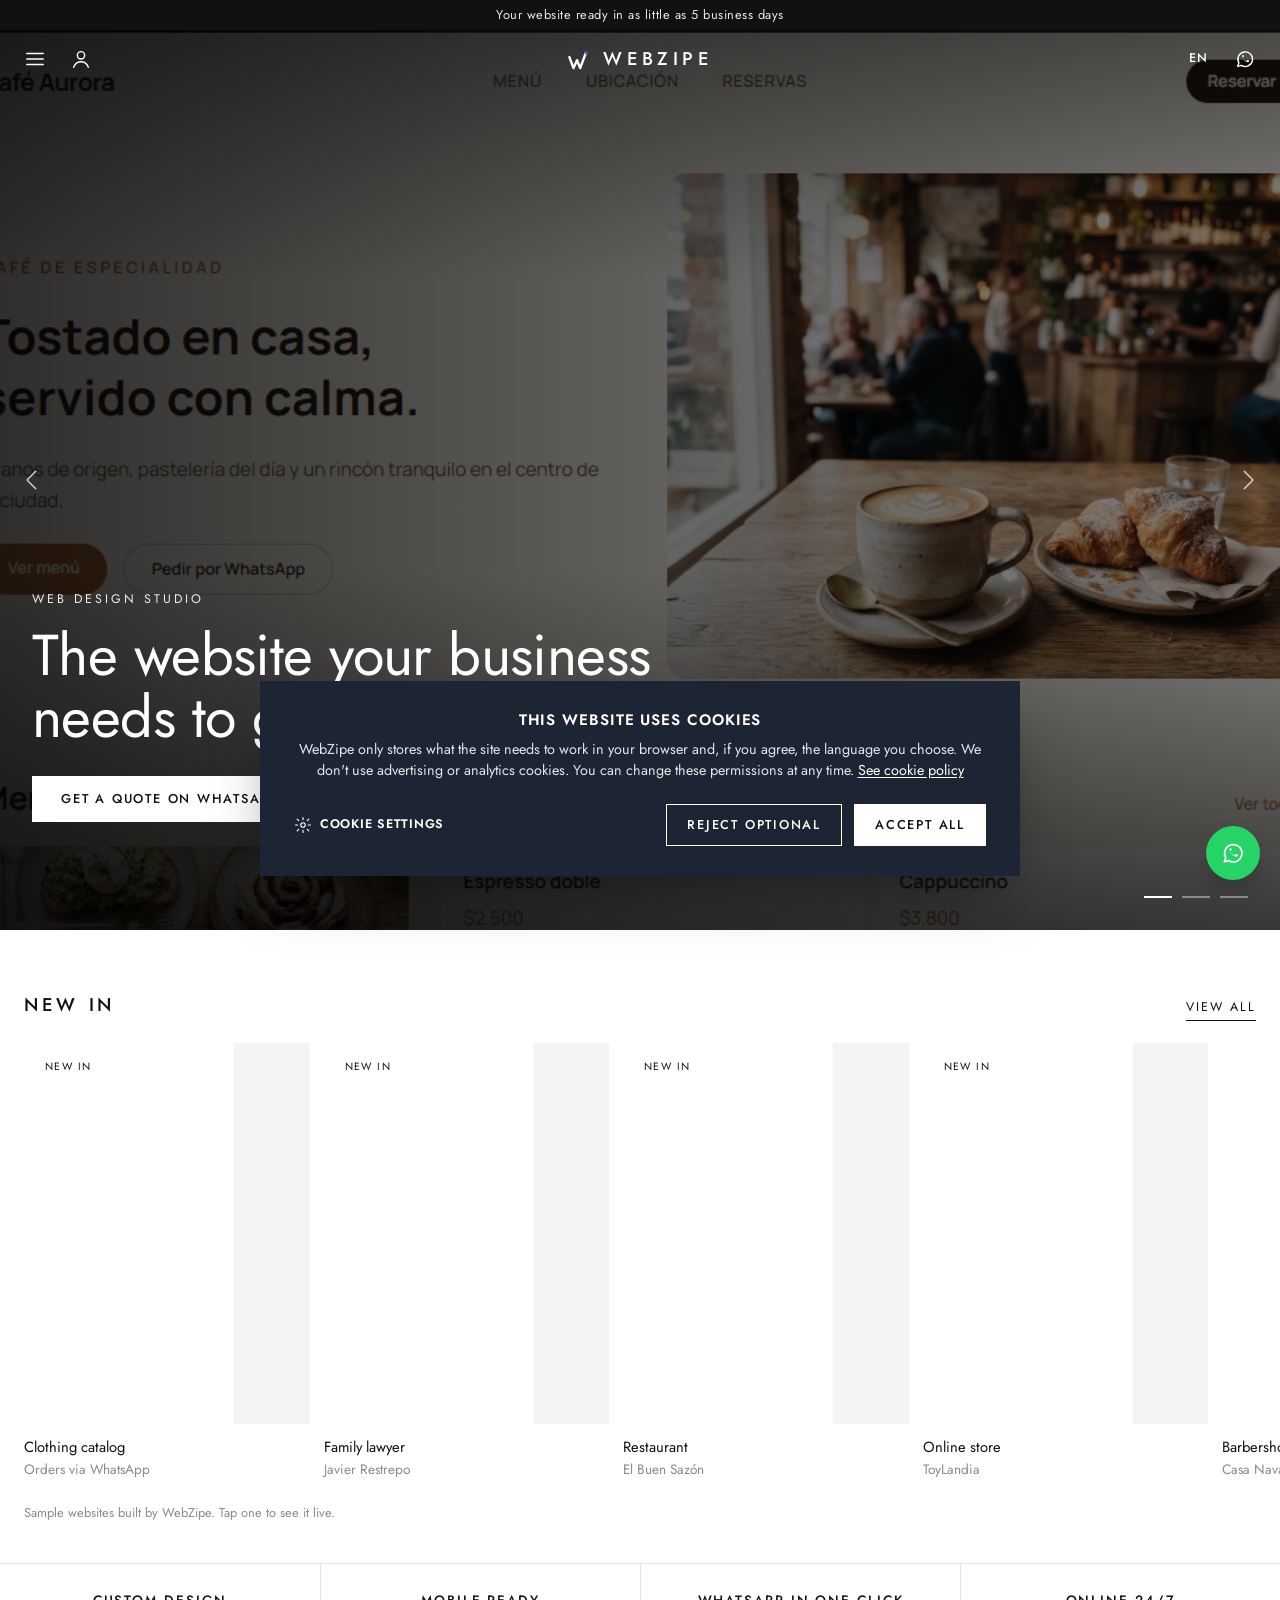
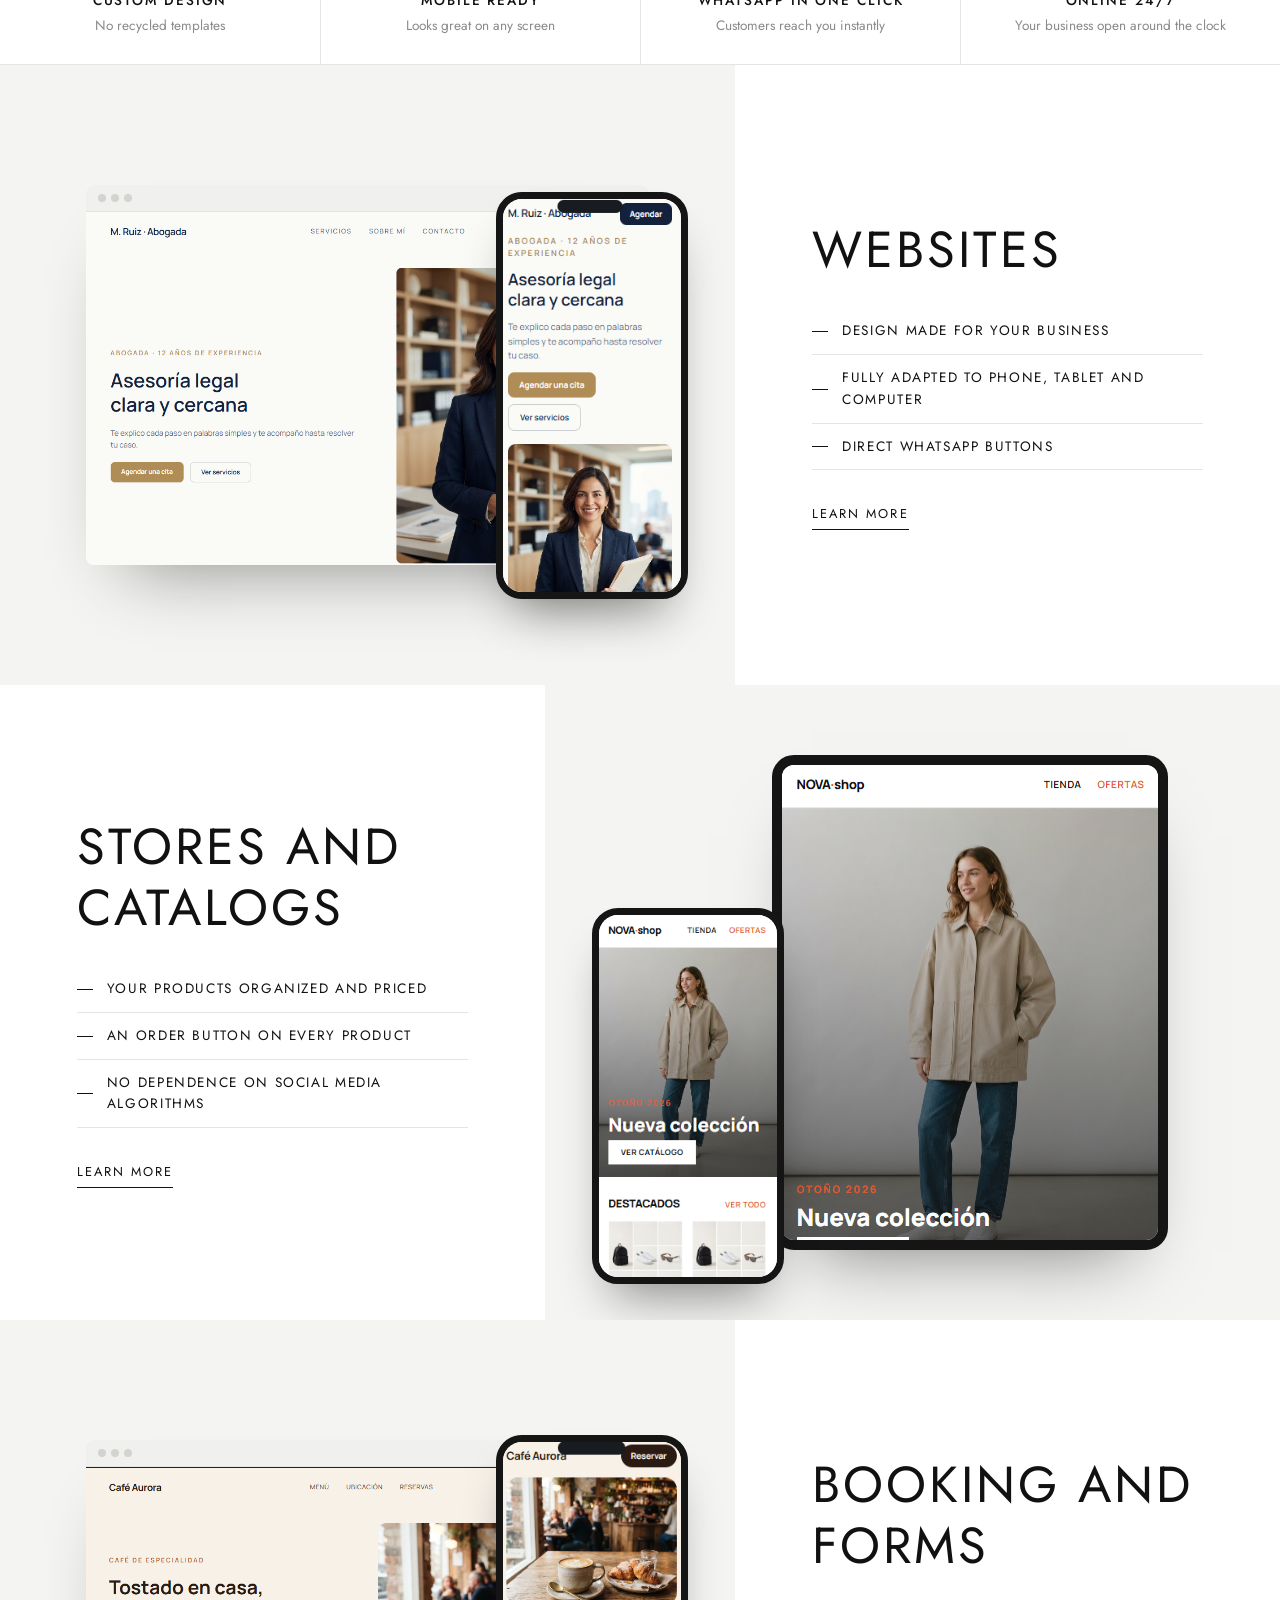
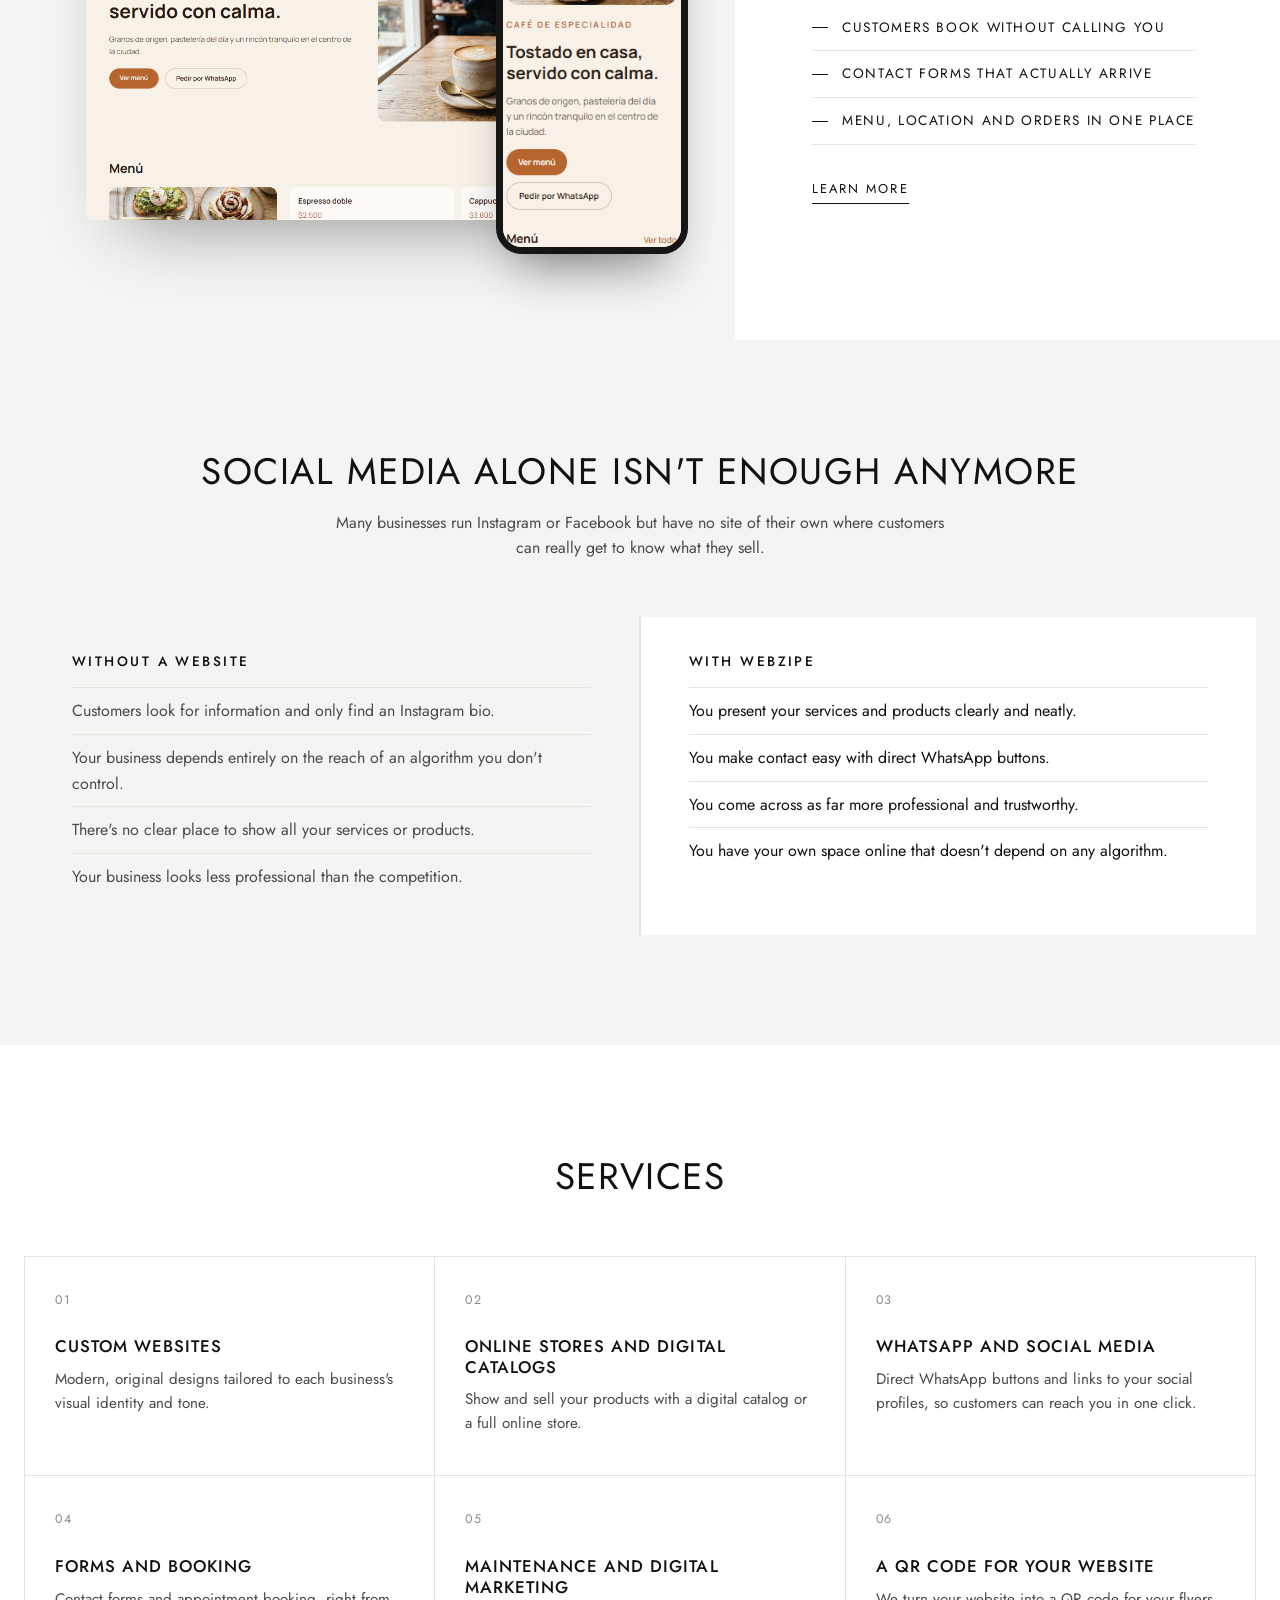
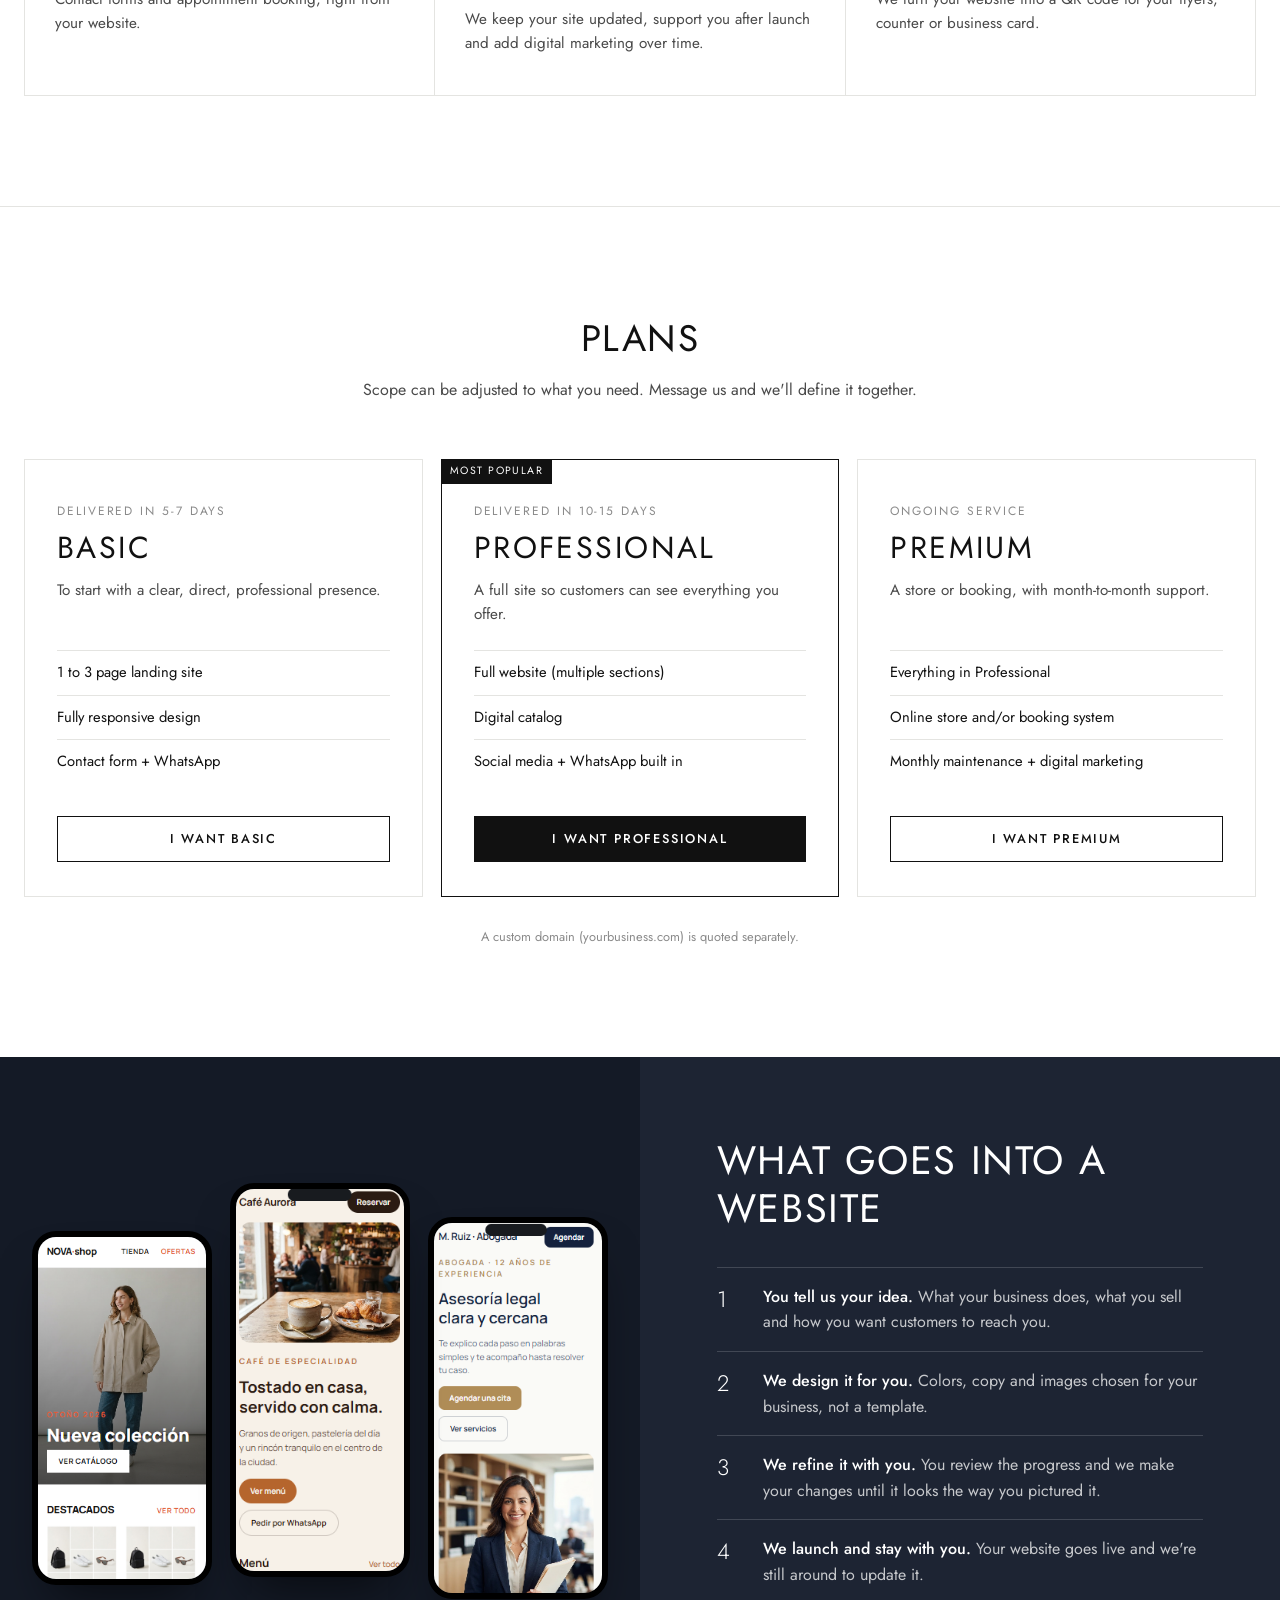
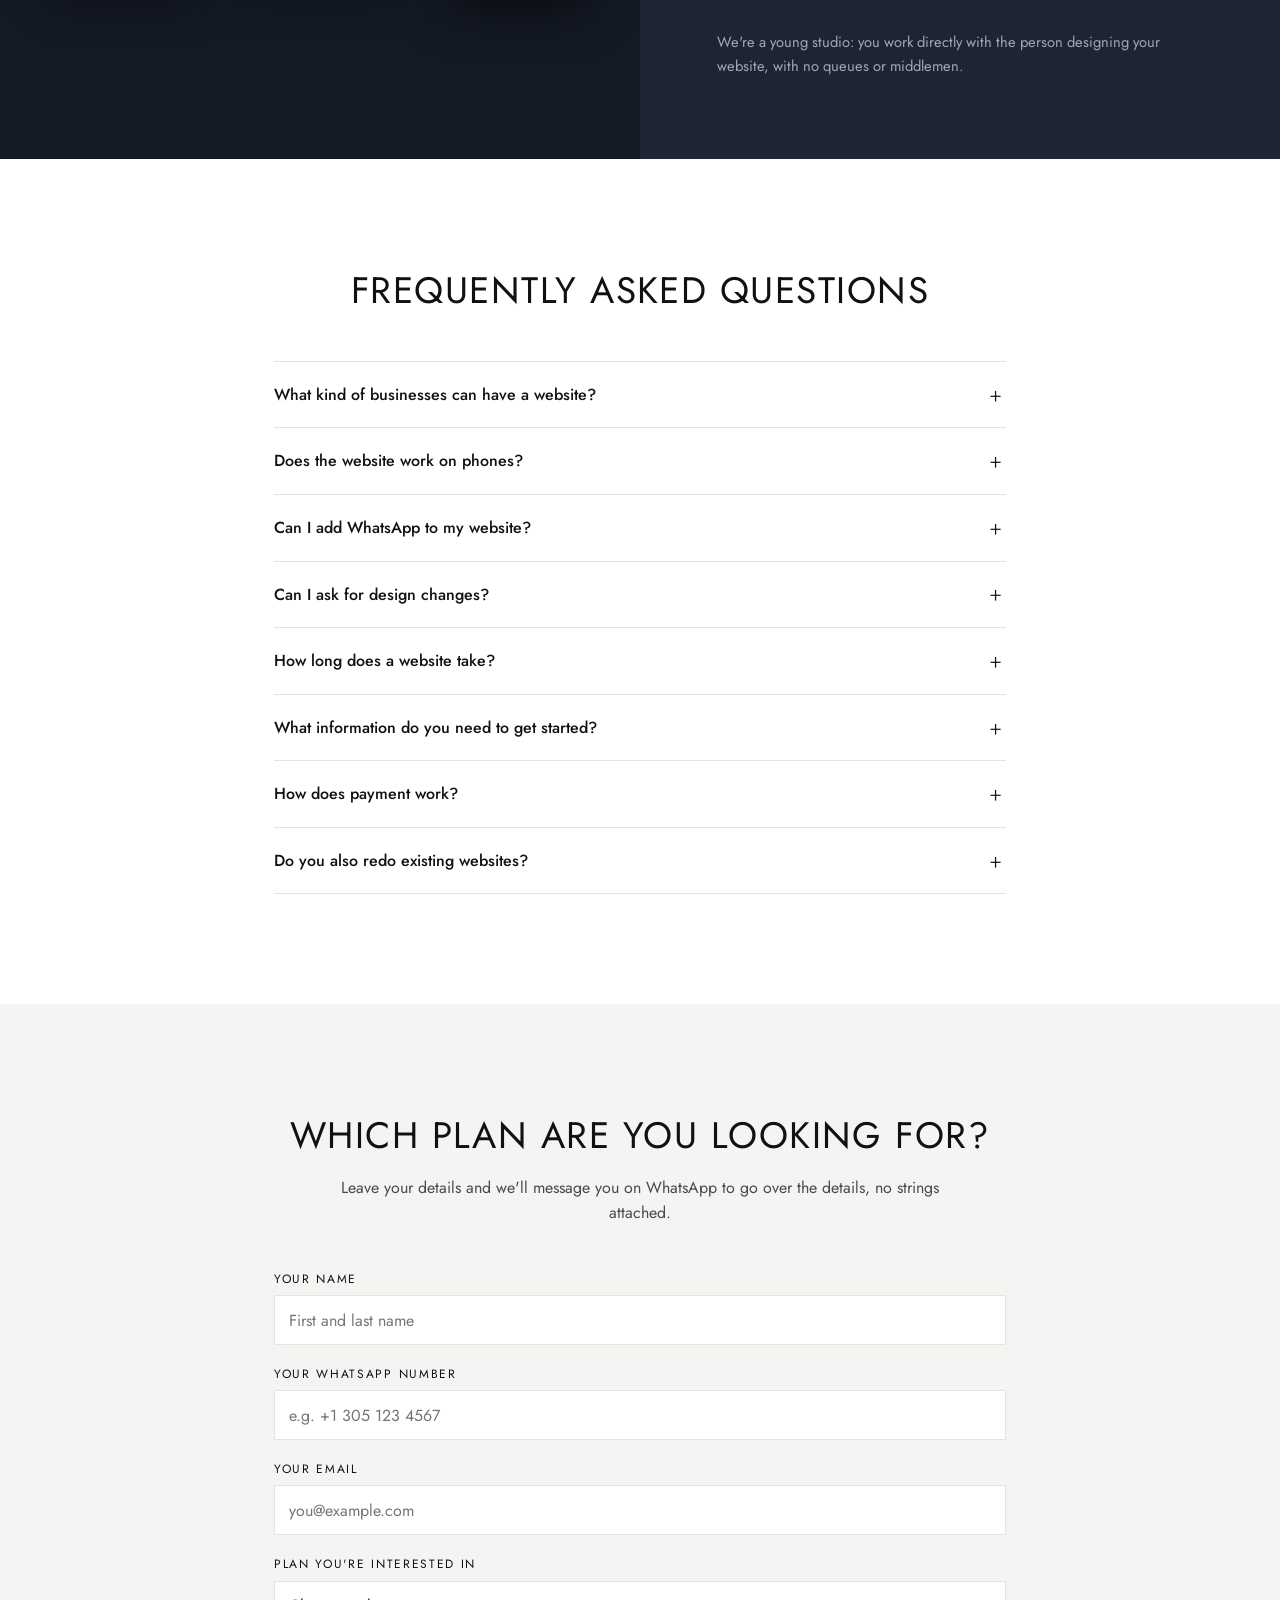
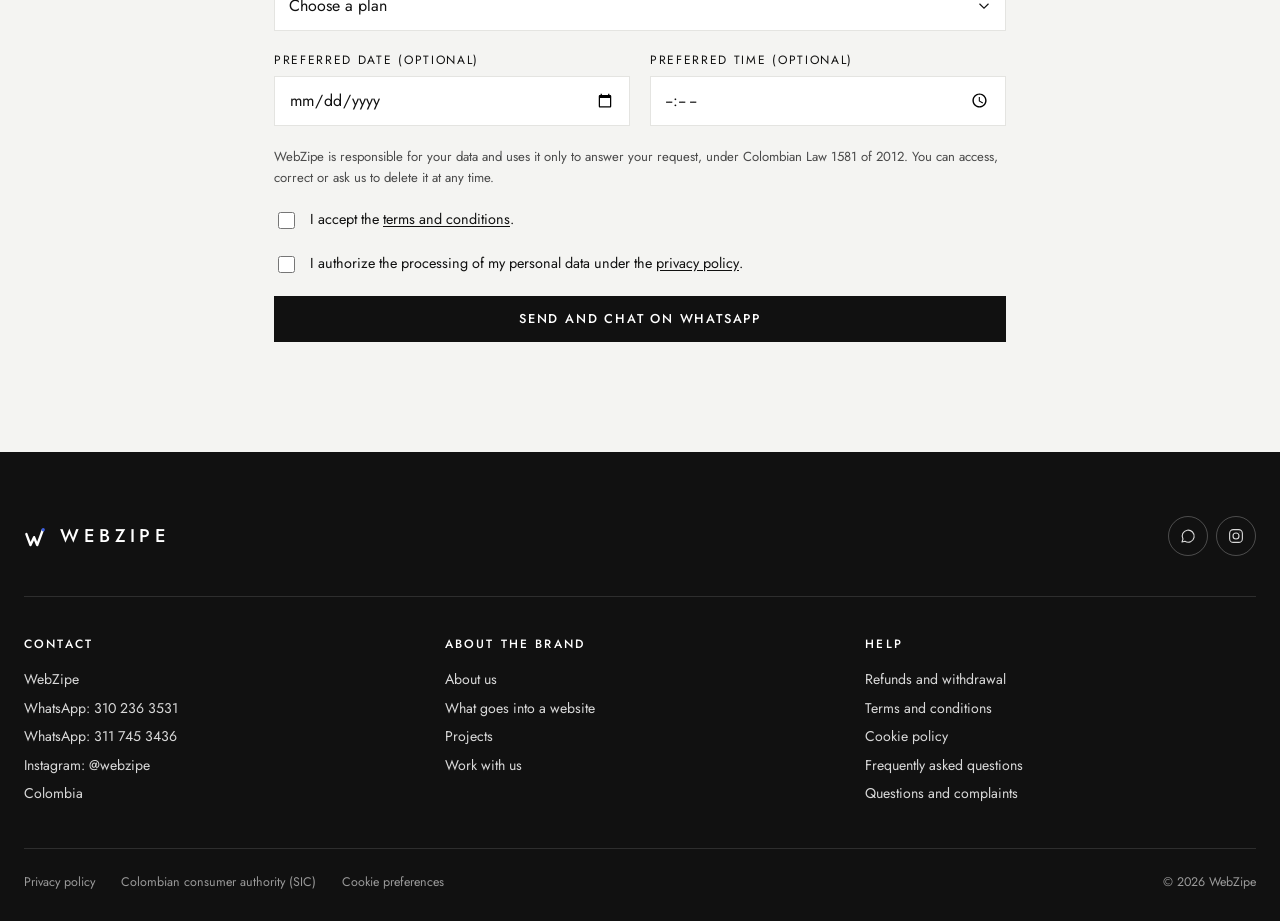
==== index.html @ 00d5ce58 "Quita el video de Martha Leonor de la portada y de la sección de proceso Co-Authored-By: Claude Opus" ====
<!DOCTYPE html>
<html lang="es">
<head>
<meta charset="UTF-8">
<meta name="viewport" content="width=device-width, initial-scale=1.0">
<title>WebZipe || Páginas web para negocios</title>
<meta name="description" content="WebZipe diseña páginas web, tiendas en línea y catálogos digitales para negocios, con WhatsApp integrado, formularios, reservas y mantenimiento.">
<meta name="theme-color" content="#ffffff">
<link rel="icon" href="data:image/svg+xml,%3Csvg xmlns='http://www.w3.org/2000/svg' viewBox='0 0 100 100'%3E%3Crect width='100' height='100' rx='22' fill='%23111'/%3E%3Cpath d='M18 40 L32 78 L45 50 L57 78 L76 30' stroke='%23fff' stroke-width='9' fill='none' stroke-linecap='round' stroke-linejoin='round'/%3E%3Ccircle cx='79' cy='27' r='6' fill='%233d5fe0'/%3E%3C/svg%3E">
<link rel="preconnect" href="https://fonts.googleapis.com">
<link rel="preconnect" href="https://fonts.gstatic.com" crossorigin>
<link href="https://fonts.googleapis.com/css2?family=Jost:wght@300;400;500;600&display=swap" rel="stylesheet">
<link rel="stylesheet" href="assets/css/estilos.css">
<script>(function(){var K="wz-consent",V="1.1";window.wzConsentVersion=V;window.wzConsentRead=function(){try{var v=JSON.parse(localStorage.getItem(K));if(v&&v.v===V&&v.ts&&Date.now()-v.ts<31536000000)return v;}catch(e){}return null};window.wzPrefs=function(){var c=window.wzConsentRead();return !!(c&&c.prefs)};})();</script>
</head>
<body>
<a class="saltar" href="#contenido">Saltar al contenido</a>

<!-- Barra de anuncios -->
<div class="anuncio" id="anuncio">
  <div class="anuncio-pista">
    <a href="#planes" class="anuncio-msg is-on">Tu página lista desde 5 días hábiles</a>
    <a href="#cotizar" class="anuncio-msg">Asesoría gratis y sin compromiso</a>
    <a href="#proyectos" class="anuncio-msg">Mira páginas que ya hicimos</a>
  </div>
</div>

<!-- Cabecera -->
<header class="cabecera" id="cabecera">
  <div class="cab-izq">
    <button type="button" class="icono-btn" id="abrirMenu" aria-label="Abrir menú" aria-controls="menuLateral" aria-expanded="false">
      <svg viewBox="0 0 24 24" aria-hidden="true"><path d="M3 6h18M3 12h18M3 18h18"/></svg>
    </button>
    <a class="icono-btn" href="#cotizar" aria-label="Cotizar mi página">
      <svg viewBox="0 0 24 24" aria-hidden="true"><circle cx="12" cy="8" r="4"/><path d="M4 21c1.5-4 4.5-6 8-6s6.5 2 8 6"/></svg>
    </a>
  </div>

  <a href="#inicio" class="marca" aria-label="WebZipe, ir al inicio">
    <svg class="marca-w" viewBox="0 0 100 100" aria-hidden="true"><path d="M10 42 L27 88 L42 55 L55 88 L78 26"/><circle cx="80" cy="24" r="7"/></svg>
    <span>WEBZIPE</span>
  </a>

  <div class="cab-der">
    <div class="idioma" id="idioma">
      <button type="button" class="icono-btn idioma-btn" id="idiomaBtn" aria-label="Idioma" aria-haspopup="true" aria-expanded="false" aria-controls="idiomaMenu">
        <span id="idiomaActual" data-notr>ES</span>
      </button>
      <ul class="idioma-menu" id="idiomaMenu" role="menu" hidden>
        <li><button type="button" role="menuitemradio" data-idioma="es" aria-checked="true">Español</button></li>
        <li><button type="button" role="menuitemradio" data-idioma="en" aria-checked="false">English</button></li>
        <li><button type="button" role="menuitemradio" data-idioma="fr" aria-checked="false">Français</button></li>
      </ul>
    </div>
    <a class="icono-btn" href="#" data-wa="Hola, quiero información sobre una página web para mi negocio." target="_blank" rel="noopener" aria-label="Escríbenos por WhatsApp">
      <svg viewBox="0 0 24 24" aria-hidden="true"><path d="M4 20l1.3-3.8A8 8 0 1 1 8 19z"/><path d="M9 9.5c.3 2 2.5 4.2 4.5 4.6l1.2-1.2 1.8.8-.4 1.6c-3.6.3-7.6-3.5-7.4-7.2l1.6-.4.8 1.8z" class="relleno"/></svg>
    </a>
  </div>
</header>

<!-- Menú lateral -->
<div class="velo" id="veloMenu" hidden></div>
<nav class="menu-lateral" id="menuLateral" aria-label="Menú principal" aria-hidden="true">
  <button type="button" class="icono-btn cerrar-menu" id="cerrarMenu" aria-label="Cerrar menú">
    <svg viewBox="0 0 24 24" aria-hidden="true"><path d="M5 5l14 14M19 5L5 19"/></svg>
  </button>
  <ul class="menu-principal">
    <li><a href="#proyectos">Proyectos</a></li>
    <li><a href="#soluciones">Páginas web</a></li>
    <li><a href="#soluciones-tiendas">Tiendas en línea</a></li>
    <li><a href="#planes">Planes</a></li>
    <li class="con-sub">
      <button type="button" class="sub-btn" aria-expanded="false" aria-controls="subServicios">Servicios <span class="mas" aria-hidden="true"></span></button>
      <ul class="sub" id="subServicios" hidden>
        <li><a href="#servicios">Páginas a la medida</a></li>
        <li><a href="#servicios">Tiendas y catálogos</a></li>
        <li><a href="#servicios">Formularios y reservas</a></li>
        <li><a href="#servicios">Mantenimiento</a></li>
      </ul>
    </li>
    <li><a href="#detras">Lo que hay detrás de una página web</a></li>
  </ul>
  <ul class="menu-secundario">
    <li><button type="button" data-abrir="trabaja">Trabaja aquí</button></li>
    <li><button type="button" data-abrir="nosotros">Sobre nosotros</button></li>
    <li><a href="#preguntas">Ayuda</a></li>
    <li><a href="#" data-wa="Hola, quiero saber cómo va mi proyecto con WebZipe." target="_blank" rel="noopener">Seguimiento de mi proyecto</a></li>
  </ul>
</nav>

<main id="contenido">

  <!-- Portada -->
  <section class="portada" id="inicio" aria-roledescription="carrusel" aria-label="Destacados">
    <ul class="portada-slides">
      <li class="slide is-on">
        <img class="slide-media" src="ejemplo-cafeteria.png" alt="">
        <div class="slide-texto">
          <span class="etiqueta">Estudio de diseño web</span>
          <h1>La página que tu negocio necesita para crecer</h1>
          <div class="slide-acciones">
            <a href="#" class="btn btn-claro" data-wa="Hola, quiero una página web para mi negocio. ¿Me pueden dar más información?" target="_blank" rel="noopener">Cotizar por WhatsApp</a>
            <a href="#proyectos" class="btn btn-linea-clara">Ver proyectos</a>
          </div>
        </div>
      </li>
      <li class="slide">
        <img class="slide-media" src="ejemplo-tienda.png" alt="" loading="lazy">
        <div class="slide-texto">
          <span class="etiqueta">Tiendas en línea</span>
          <h2>Vende tus productos sin depender solo de las redes</h2>
          <div class="slide-acciones">
            <a href="#planes" class="btn btn-claro">Ver planes</a>
          </div>
        </div>
      </li>
      <li class="slide">
        <img class="slide-media" src="ejemplo-profesional.png" alt="" loading="lazy">
        <div class="slide-texto">
          <span class="etiqueta">Profesionales</span>
          <h2>Una página que da confianza desde el primer segundo</h2>
          <div class="slide-acciones">
            <a href="#soluciones" class="btn btn-claro">Conocer más</a>
          </div>
        </div>
      </li>
    </ul>
    <button type="button" class="portada-flecha izq" id="slideAnt" aria-label="Anterior">
      <svg viewBox="0 0 24 24" aria-hidden="true"><path d="M15 5l-7 7 7 7"/></svg>
    </button>
    <button type="button" class="portada-flecha der" id="slideSig" aria-label="Siguiente">
      <svg viewBox="0 0 24 24" aria-hidden="true"><path d="M9 5l7 7-7 7"/></svg>
    </button>
    <div class="portada-puntos" id="slidePuntos">
      <button type="button" class="is-on" aria-label="Destacado 1"></button>
      <button type="button" aria-label="Destacado 2"></button>
      <button type="button" aria-label="Destacado 3"></button>
    </div>
  </section>

  <!-- Proyectos: carrusel tipo "NEW IN" -->
  <section class="fila-productos" id="proyectos">
    <div class="fila-cab">
      <h2 class="titulo-fila">Nuevo</h2>
      <button type="button" class="ver-todo" id="verTodo" aria-expanded="false">Ver todo</button>
    </div>
    <div class="carrusel" id="carrusel">
      <button type="button" class="carrusel-flecha izq" data-dir="-1" aria-label="Anterior">
        <svg viewBox="0 0 24 24" aria-hidden="true"><path d="M15 5l-7 7 7 7"/></svg>
      </button>
      <ul class="carrusel-pista" id="carruselPista">
        <li class="producto">
          <a href="https://webzipe7-byte.github.io/prueba-ropa-" target="_blank" rel="noopener">
            <div class="producto-foto"><span class="sello">Nuevo</span><iframe data-src="https://webzipe7-byte.github.io/prueba-ropa-" title="Catálogo de ropa" loading="lazy" scrolling="no" tabindex="-1" aria-hidden="true"></iframe></div>
            <span class="producto-tipo">Catálogo de ropa</span>
            <span class="producto-nombre">Pedidos por WhatsApp</span>
          </a>
        </li>
        <li class="producto">
          <a href="https://webzipe7-byte.github.io/prueba-webzipe-profesionales-/" target="_blank" rel="noopener">
            <div class="producto-foto"><span class="sello">Nuevo</span><iframe data-src="https://webzipe7-byte.github.io/prueba-webzipe-profesionales-/" title="Javier Restrepo, abogado de familia" loading="lazy" scrolling="no" tabindex="-1" aria-hidden="true"></iframe></div>
            <span class="producto-tipo">Abogado de familia</span>
            <span class="producto-nombre">Javier Restrepo</span>
          </a>
        </li>
        <li class="producto">
          <a href="https://webzipe7-byte.github.io/prueba-webzipe-restaurante/" target="_blank" rel="noopener">
            <div class="producto-foto"><span class="sello">Nuevo</span><iframe data-src="https://webzipe7-byte.github.io/prueba-webzipe-restaurante/" title="El Buen Sazón, restaurante" loading="lazy" scrolling="no" tabindex="-1" aria-hidden="true"></iframe></div>
            <span class="producto-tipo">Restaurante</span>
            <span class="producto-nombre">El Buen Sazón</span>
          </a>
        </li>
        <li class="producto">
          <a href="https://webzipe7-byte.github.io/prueba-tiendas-digitales-webzipe/" target="_blank" rel="noopener">
            <div class="producto-foto"><span class="sello">Nuevo</span><iframe data-src="https://webzipe7-byte.github.io/prueba-tiendas-digitales-webzipe/" title="ToyLandia, juguetería" loading="lazy" scrolling="no" tabindex="-1" aria-hidden="true"></iframe></div>
            <span class="producto-tipo">Tienda en línea</span>
            <span class="producto-nombre">ToyLandia</span>
          </a>
        </li>
        <li class="producto">
          <a href="https://webzipe7-byte.github.io/prueba-barberia-/Casa-Navaja-Barbershop.html" target="_blank" rel="noopener">
            <div class="producto-foto"><iframe data-src="https://webzipe7-byte.github.io/prueba-barberia-/Casa-Navaja-Barbershop.html" title="Casa Navaja Barbershop" loading="lazy" scrolling="no" tabindex="-1" aria-hidden="true"></iframe></div>
            <span class="producto-tipo">Barbería</span>
            <span class="producto-nombre">Casa Navaja</span>
          </a>
        </li>
        <li class="producto">
          <a href="barberia-clasica/" target="_blank" rel="noopener">
            <div class="producto-foto"><iframe data-src="barberia-clasica/" title="Barbería Clásica" loading="lazy" scrolling="no" tabindex="-1" aria-hidden="true"></iframe></div>
            <span class="producto-tipo">Barbería con reservas</span>
            <span class="producto-nombre">Barbería Clásica</span>
          </a>
        </li>
        <li class="producto">
          <a href="https://webzipe7-byte.github.io/asesores-financieros/" target="_blank" rel="noopener">
            <div class="producto-foto"><iframe data-src="https://webzipe7-byte.github.io/asesores-financieros/" title="Tu Futuro, asesoría financiera" loading="lazy" scrolling="no" tabindex="-1" aria-hidden="true"></iframe></div>
            <span class="producto-tipo">Asesoría financiera</span>
            <span class="producto-nombre">Tu Futuro</span>
          </a>
        </li>
      </ul>
      <button type="button" class="carrusel-flecha der" data-dir="1" aria-label="Siguiente">
        <svg viewBox="0 0 24 24" aria-hidden="true"><path d="M9 5l7 7-7 7"/></svg>
      </button>
    </div>
    <p class="nota-fina">Páginas de muestra hechas por WebZipe. Tócalas para verlas en vivo.</p>
  </section>

  <!-- Valores -->
  <section class="valores" aria-label="Por qué WebZipe">
    <ul>
      <li><strong>Diseño a la medida</strong><span>Nada de plantillas repetidas</span></li>
      <li><strong>Lista para celular</strong><span>Se ve bien en cualquier pantalla</span></li>
      <li><strong>WhatsApp en un clic</strong><span>Tus clientes te escriben al instante</span></li>
      <li><strong>En línea 24/7</strong><span>Tu negocio abierto a toda hora</span></li>
    </ul>
  </section>

  <!-- Bloques de categoría -->
  <section class="categoria" id="soluciones">
    <div class="categoria-foto">
      <div class="escena">
        <figure class="marco-web"><span class="marco-barra"><i></i><i></i><i></i></span><img src="ejemplo-profesional.png" alt="Página web de una abogada hecha por WebZipe" loading="lazy"></figure>
        <figure class="marco-cel"><img src="dispositivo-celular.png" alt="" loading="lazy"></figure>
      </div>
    </div>
    <div class="categoria-texto">
      <h2>Páginas web</h2>
      <ul class="lista-valores">
        <li>Diseño hecho a la medida de tu negocio</li>
        <li>100% adaptada a celular, tablet y computador</li>
        <li>Botones directos a WhatsApp</li>
      </ul>
      <a href="#planes" class="enlace-mayus">Conocer más</a>
    </div>
  </section>

  <section class="categoria invertida" id="soluciones-tiendas">
    <div class="categoria-foto">
      <div class="escena">
        <figure class="marco-tablet"><img src="tienda-tablet.png" alt="Tienda de ropa en línea hecha por WebZipe" loading="lazy"></figure>
        <figure class="marco-cel"><img src="tienda-celular.png" alt="" loading="lazy"></figure>
      </div>
    </div>
    <div class="categoria-texto">
      <h2>Tiendas y catálogos</h2>
      <ul class="lista-valores">
        <li>Tus productos ordenados y con precio</li>
        <li>Botón de pedir en cada producto</li>
        <li>Sin depender del algoritmo de las redes</li>
      </ul>
      <a href="#planes" class="enlace-mayus">Conocer más</a>
    </div>
  </section>

  <section class="categoria" id="soluciones-reservas">
    <div class="categoria-foto">
      <div class="escena">
        <figure class="marco-web"><span class="marco-barra"><i></i><i></i><i></i></span><img src="ejemplo-cafeteria.png" alt="Página de una cafetería con reservas hecha por WebZipe" loading="lazy"></figure>
        <figure class="marco-cel"><img src="cafeteria-celular.png" alt="" loading="lazy"></figure>
      </div>
    </div>
    <div class="categoria-texto">
      <h2>Reservas y formularios</h2>
      <ul class="lista-valores">
        <li>Tus clientes agendan sin llamarte</li>
        <li>Formularios de contacto que sí llegan</li>
        <li>Menú, ubicación y pedidos en un solo lugar</li>
      </ul>
      <a href="#planes" class="enlace-mayus">Conocer más</a>
    </div>
  </section>

  <!-- El cambio -->
  <section class="cambio">
    <div class="envoltura">
      <h2 class="titulo-seccion">Tener redes sociales ya no es suficiente</h2>
      <p class="entrada">Muchos negocios manejan Instagram o Facebook, pero no tienen un sitio propio donde sus clientes conozcan a fondo lo que venden.</p>
      <div class="cambio-columnas">
        <div>
          <h3>Sin página web</h3>
          <ul>
            <li>Tus clientes buscan información y solo encuentran una bio de Instagram.</li>
            <li>Tu negocio depende por completo del alcance de un algoritmo que no controlas.</li>
            <li>No hay un lugar claro para mostrar todos tus servicios o productos.</li>
            <li>La imagen del negocio se siente menos profesional frente a la competencia.</li>
          </ul>
        </div>
        <div class="con">
          <h3>Con WebZipe</h3>
          <ul>
            <li>Presentas tus servicios y productos de forma clara y ordenada.</li>
            <li>Facilitas el contacto con botones directos a WhatsApp.</li>
            <li>Proyectas una imagen mucho más profesional y confiable.</li>
            <li>Tienes un espacio propio en Internet que no depende de ningún algoritmo.</li>
          </ul>
        </div>
      </div>
    </div>
  </section>

  <!-- Servicios -->
  <section class="servicios" id="servicios">
    <div class="envoltura">
      <h2 class="titulo-seccion">Servicios</h2>
      <ol class="lista-servicios">
        <li>
          <h3>Páginas web a la medida</h3>
          <p>Diseños modernos y originales, adaptados a la identidad visual y el tono de cada negocio.</p>
        </li>
        <li>
          <h3>Tiendas virtuales y catálogos digitales</h3>
          <p>Muestra y vende tus productos con un catálogo digital o una tienda virtual completa.</p>
        </li>
        <li>
          <h3>WhatsApp y redes sociales</h3>
          <p>Botones de contacto directo a WhatsApp y enlaces a tus redes, para que te escriban en un clic.</p>
        </li>
        <li>
          <h3>Formularios y reservas</h3>
          <p>Formularios de contacto y sistemas para agendar citas, directamente desde tu página.</p>
        </li>
        <li>
          <h3>Mantenimiento y marketing digital</h3>
          <p>Actualizamos tu página, te acompañamos después de la entrega y sumamos estrategias de marketing digital.</p>
        </li>
        <li>
          <h3>Código QR de tu página</h3>
          <p>Convertimos tu página en un código QR para tus volantes, tu mostrador o tu tarjeta.</p>
        </li>
      </ol>
    </div>
  </section>

  <!-- Planes -->
  <section class="planes" id="planes">
    <div class="envoltura">
      <h2 class="titulo-seccion">Planes</h2>
      <p class="entrada">El alcance se puede ajustar a lo que necesites. Escríbenos y lo definimos juntos.</p>
      <div class="planes-grid">
        <article class="plan">
          <span class="plan-tiempo">Entrega en 5-7 días</span>
          <h3>Básico</h3>
          <p>Para empezar con una presencia profesional, clara y directa.</p>
          <ul>
            <li>Landing page de 1 a 3 páginas</li>
            <li>Diseño 100% responsive</li>
            <li>Formulario de contacto + WhatsApp</li>
          </ul>
          <a href="#cotizar" class="btn btn-linea" data-plan="Paquete Básico">Quiero el Básico</a>
        </article>
        <article class="plan destacado">
          <span class="sello sello-plan">Más popular</span>
          <span class="plan-tiempo">Entrega en 10-15 días</span>
          <h3>Profesional</h3>
          <p>Sitio completo para que tus clientes conozcan todo lo que ofreces.</p>
          <ul>
            <li>Sitio web completo (varias secciones)</li>
            <li>Catálogo digital</li>
            <li>Redes sociales + WhatsApp integrados</li>
          </ul>
          <a href="#cotizar" class="btn btn-oscuro" data-plan="Paquete Profesional">Quiero el Profesional</a>
        </article>
        <article class="plan">
          <span class="plan-tiempo">Servicio recurrente</span>
          <h3>Premium</h3>
          <p>Tienda o reservas, con acompañamiento mes a mes.</p>
          <ul>
            <li>Todo lo del Paquete Profesional</li>
            <li>Tienda virtual y/o sistema de reservas</li>
            <li>Mantenimiento mensual + marketing digital</li>
          </ul>
          <a href="#cotizar" class="btn btn-linea" data-plan="Paquete Premium">Quiero el Premium</a>
        </article>
      </div>
      <p class="nota-fina centro">El dominio propio (tunegocio.com) se cotiza aparte.</p>
    </div>
  </section>

  <!-- Lo que hay detrás -->
  <section class="detras" id="detras">
    <div class="detras-foto">
      <div class="detras-pantallas" aria-hidden="true">
        <img src="tienda-celular.png" alt="" loading="lazy">
        <img src="cafeteria-celular.png" alt="" loading="lazy">
        <img src="dispositivo-celular.png" alt="" loading="lazy">
      </div>
    </div>
    <div class="detras-texto">
      <h2>Lo que hay detrás de una página web</h2>
      <ol>
        <li><strong>Nos cuentas tu idea.</strong> A qué se dedica tu negocio, qué vendes y cómo quieres que te contacten.</li>
        <li><strong>Diseñamos a la medida.</strong> Colores, textos e imágenes pensados para tu negocio, no una plantilla.</li>
        <li><strong>Ajustamos contigo.</strong> Revisas el avance y pedimos tus cambios hasta que quede como la imaginas.</li>
        <li><strong>Publicamos y acompañamos.</strong> Tu página queda en línea y seguimos disponibles para actualizarla.</li>
      </ol>
      <p class="detras-nota">Somos un estudio joven: trabajas directo con la persona que diseña tu página, sin filas ni intermediarios.</p>
    </div>
  </section>

  <!-- Preguntas frecuentes -->
  <section class="preguntas" id="preguntas">
    <div class="envoltura estrecha">
      <h2 class="titulo-seccion">Preguntas frecuentes</h2>
      <div class="acordeon">
        <details>
          <summary>¿Qué tipo de negocios pueden tener una página web?</summary>
          <p>Cualquier tipo: restaurantes, tiendas, emprendimientos, profesionales independientes, empresas de servicios y mucho más. Si tienes un negocio, una página web puede ayudarte a mostrarlo mejor.</p>
        </details>
        <details>
          <summary>¿La página funciona en celulares?</summary>
          <p>Sí. Todas las páginas que diseñamos son 100% responsive: se adaptan y funcionan correctamente en celulares, tablets y computadores.</p>
        </details>
        <details>
          <summary>¿Puedo agregar WhatsApp a mi página?</summary>
          <p>Claro, de hecho es una de las integraciones que más recomendamos. Es la forma más rápida y directa para que tus clientes te contacten.</p>
        </details>
        <details>
          <summary>¿Puedo solicitar cambios en el diseño?</summary>
          <p>Sí. El diseño se ajusta a lo que necesites: cuéntanos tu idea, tus colores y tu estilo, y lo desarrollamos contigo hasta que quede como lo imaginas.</p>
        </details>
        <details>
          <summary>¿Cuánto tarda en realizarse una página?</summary>
          <p>Depende de la complejidad y el alcance de tu proyecto. Una vez conozcamos los detalles de tu negocio, te damos un tiempo estimado por WhatsApp.</p>
        </details>
        <details>
          <summary>¿Qué información necesitan para comenzar?</summary>
          <p>Nos ayuda conocer a qué se dedica tu negocio, qué productos o servicios ofreces y cómo prefieres que tus clientes te contacten. Con eso ya podemos empezar a diseñar.</p>
        </details>
        <details>
          <summary>¿Cómo es el pago?</summary>
          <p>Se paga un 30% de anticipo al aceptar la propuesta y el resto al entregar la página. Antes de pagar conoces el valor total por escrito.</p>
        </details>
        <details>
          <summary>¿También renuevan páginas que ya existen?</summary>
          <p>Sí. Si ya tienes una página y se ve vieja o no te trae clientes, la actualizamos o la rediseñamos por completo.</p>
        </details>
      </div>
    </div>
  </section>

  <!-- Formulario -->
  <section class="cotizar" id="cotizar">
    <div class="envoltura estrecha">
      <h2 class="titulo-seccion">¿Qué plan estás buscando?</h2>
      <p class="entrada">Déjanos tus datos y te escribimos por WhatsApp para afinar los detalles, sin compromiso.</p>
      <form class="formulario" id="formCotizar" novalidate>
        <div class="campo">
          <label for="f-nombre">Tu nombre</label>
          <input type="text" id="f-nombre" name="nombre" required autocomplete="name" placeholder="Nombre y apellido">
        </div>
        <div class="campo">
          <label for="f-telefono">Tu número de WhatsApp</label>
          <input type="tel" id="f-telefono" name="telefono" required autocomplete="tel" inputmode="tel" placeholder="Ej. +57 300 123 4567">
        </div>
        <div class="campo">
          <label for="f-email">Tu correo electrónico</label>
          <input type="email" id="f-email" name="email" required autocomplete="email" placeholder="tucorreo@ejemplo.com">
        </div>
        <div class="campo">
          <label for="f-plan">Plan que te interesa</label>
          <select id="f-plan" name="plan" required>
            <option value="">Selecciona un plan</option>
            <option value="Paquete Básico">Paquete Básico — landing page + formulario</option>
            <option value="Paquete Profesional">Paquete Profesional — sitio + catálogo</option>
            <option value="Paquete Premium">Paquete Premium — tienda virtual + mantenimiento</option>
            <option value="Aún no estoy seguro">Aún no estoy seguro / quiero asesoría</option>
          </select>
        </div>
        <div class="campo-doble">
          <div class="campo">
            <label for="f-fecha">Fecha preferida (opcional)</label>
            <input type="date" id="f-fecha" name="fecha">
          </div>
          <div class="campo">
            <label for="f-hora">Hora preferida (opcional)</label>
            <input type="time" id="f-hora" name="hora">
          </div>
        </div>
        <p class="aviso-datos">WebZipe es responsable de tus datos y solo los usa para responder tu solicitud, según la Ley 1581 de 2012. Puedes consultarlos, corregirlos o pedir que los borremos cuando quieras.</p>
        <label class="casilla">
          <input type="checkbox" id="f-terminos" required>
          <span>Acepto los <button type="button" class="enlace-texto" data-legal="terminos">términos y condiciones</button>.</span>
        </label>
        <label class="casilla">
          <input type="checkbox" id="f-privacidad" required>
          <span>Autorizo el tratamiento de mis datos personales según la <button type="button" class="enlace-texto" data-legal="privacidad">política de privacidad</button>.</span>
        </label>
        <button type="submit" class="btn btn-oscuro btn-bloque" id="f-enviar">Enviar y hablar por WhatsApp</button>
        <p class="form-msg" id="f-msg" role="status" hidden></p>
      </form>
    </div>
  </section>

</main>

<!-- Pie de página -->
<footer class="pie">
  <div class="pie-marca">
    <a href="#inicio" class="marca marca-pie" aria-label="WebZipe, ir al inicio">
      <svg class="marca-w" viewBox="0 0 100 100" aria-hidden="true"><path d="M10 42 L27 88 L42 55 L55 88 L78 26"/><circle cx="80" cy="24" r="7"/></svg>
      <span>WEBZIPE</span>
    </a>
    <div class="redes">
      <a href="#" data-wa="Hola, vengo de la página de WebZipe." target="_blank" rel="noopener" aria-label="WhatsApp">
        <svg viewBox="0 0 24 24" aria-hidden="true"><path d="M4 20l1.3-3.8A8 8 0 1 1 8 19z"/></svg>
      </a>
      <a href="https://www.instagram.com/webzipe/" target="_blank" rel="noopener" aria-label="Instagram">
        <svg viewBox="0 0 24 24" aria-hidden="true"><rect x="3.5" y="3.5" width="17" height="17" rx="5"/><circle cx="12" cy="12" r="4"/><circle cx="17.2" cy="6.8" r=".6" class="relleno"/></svg>
      </a>
    </div>
  </div>

  <div class="pie-columnas">
    <div>
      <h4>Contacto</h4>
      <p>WebZipe</p>
      <p><a href="https://wa.me/573102363531" target="_blank" rel="noopener">WhatsApp: 310 236 3531</a></p>
      <p><a href="https://wa.me/573117453436" target="_blank" rel="noopener">WhatsApp: 311 745 3436</a></p>
      <p><a href="https://www.instagram.com/webzipe/" target="_blank" rel="noopener">Instagram: @webzipe</a></p>
      <p>Colombia</p>
    </div>
    <div>
      <h4>Sobre la marca</h4>
      <ul>
        <li><button type="button" data-abrir="nosotros">Sobre nosotros</button></li>
        <li><a href="#detras">Lo que hay detrás de una página web</a></li>
        <li><a href="#proyectos">Proyectos</a></li>
        <li><button type="button" data-abrir="trabaja">Trabaja aquí</button></li>
      </ul>
    </div>
    <div>
      <h4>Ayuda</h4>
      <ul>
        <li><button type="button" data-legal="retracto">Reembolsos y retracto</button></li>
        <li><button type="button" data-legal="terminos">Términos y condiciones</button></li>
        <li><button type="button" data-legal="cookies">Política de cookies</button></li>
        <li><a href="#preguntas">Preguntas frecuentes</a></li>
        <li><a href="#" data-wa="Hola, tengo una pregunta, queja o reclamo para WebZipe." target="_blank" rel="noopener">Escríbenos tus PQRS</a></li>
      </ul>
    </div>
  </div>

  <div class="pie-final">
    <button type="button" data-legal="privacidad">Política de privacidad</button>
    <a href="https://www.sic.gov.co" target="_blank" rel="noopener">Superintendencia de Industria y Comercio</a>
    <button type="button" id="abrirCookies">Preferencias de cookies</button>
    <span>© <span id="anio">2026</span> WebZipe</span>
  </div>
</footer>

<!-- Botón flotante -->
<a class="flotante" href="#" data-wa="Hola, quiero información sobre una página web para mi negocio." target="_blank" rel="noopener" aria-label="Escríbenos por WhatsApp">
  <svg viewBox="0 0 24 24" aria-hidden="true"><path d="M4 20l1.3-3.8A8 8 0 1 1 8 19z"/><path d="M9 9.5c.3 2 2.5 4.2 4.5 4.6l1.2-1.2 1.8.8-.4 1.6c-3.6.3-7.6-3.5-7.4-7.2l1.6-.4.8 1.8z" class="relleno"/></svg>
</a>

<!-- ============ LETREROS (ventanas que se abren encima y al cerrar te dejan donde estabas) ============ -->

<dialog class="letrero" id="letrero-nosotros" aria-labelledby="t-nosotros">
  <div class="letrero-caja">
    <button type="button" class="icono-btn letrero-cerrar" data-cerrar aria-label="Cerrar">
      <svg viewBox="0 0 24 24" aria-hidden="true"><path d="M5 5l14 14M19 5L5 19"/></svg>
    </button>
    <h2 id="t-nosotros">Sobre nosotros</h2>
    <div class="letrero-cuerpo">
      <p>WebZipe es un estudio de diseño y desarrollo web que nació en Colombia para ayudar a los negocios a tener su propio espacio en Internet.</p>
      <p>Hacemos páginas web, tiendas en línea, catálogos digitales y sistemas de reservas para restaurantes, tiendas, barberías, profesionales y emprendimientos. Cada proyecto se diseña desde cero, pensando en lo que vende el negocio y en cómo lo buscan sus clientes.</p>
      <p>Atendemos clientes en Colombia, Estados Unidos y Francia, y todo el proceso se puede hacer por WhatsApp.</p>
      <a href="#" class="btn btn-oscuro" data-wa="Hola, quiero conocer más de WebZipe." target="_blank" rel="noopener">Hablar con nosotros</a>
    </div>
  </div>
</dialog>

<dialog class="letrero" id="letrero-trabaja" aria-labelledby="t-trabaja">
  <div class="letrero-caja">
    <button type="button" class="icono-btn letrero-cerrar" data-cerrar aria-label="Cerrar">
      <svg viewBox="0 0 24 24" aria-hidden="true"><path d="M5 5l14 14M19 5L5 19"/></svg>
    </button>
    <h2 id="t-trabaja">Trabaja aquí</h2>
    <div class="letrero-cuerpo">
      <p>Buscamos personas con ganas de vender y aprender, que conozcan negocios de su ciudad que todavía no tienen página web.</p>
      <ul>
        <li>Ganas una comisión por cada cliente que cierres.</li>
        <li>Tú manejas tu tiempo.</li>
        <li>Te enseñamos a presentar los servicios de WebZipe.</li>
      </ul>
      <a href="#" class="btn btn-oscuro" data-wa="Hola, quiero trabajar con WebZipe." target="_blank" rel="noopener">Quiero postularme</a>
    </div>
  </div>
</dialog>

<dialog class="letrero letrero-legal" id="letrero-legal" aria-labelledby="t-legal">
  <div class="letrero-caja" data-notr>
    <button type="button" class="icono-btn letrero-cerrar" data-cerrar aria-label="Cerrar">
      <svg viewBox="0 0 24 24" aria-hidden="true"><path d="M5 5l14 14M19 5L5 19"/></svg>
    </button>
    <h2 id="t-legal" class="oculto">Documentos legales</h2>
    <div class="pestanas" role="tablist">
      <button type="button" role="tab" data-doc="terminos" aria-selected="true">Términos</button>
      <button type="button" role="tab" data-doc="privacidad" aria-selected="false">Privacidad</button>
      <button type="button" role="tab" data-doc="cookies" aria-selected="false">Cookies</button>
      <button type="button" role="tab" data-doc="retracto" aria-selected="false">Retracto</button>
    </div>
    <p class="aviso-idioma" hidden>Estos documentos están disponibles solo en español porque se rigen por la ley colombiana.</p>

    <div class="letrero-cuerpo legal-texto">
      <article data-doc="terminos">
        <h3>Términos y condiciones</h3>
        <p class="version">Versión 1.1 · Vigente desde el 7 de noviembre de 2026 · Colombia</p>
        <p>Estos Términos y Condiciones regulan el uso del sitio web de WebZipe y la contratación de sus servicios. Al marcar la casilla de aceptación en el formulario o al contratar con nosotros, declaras que los leíste y los aceptas. Si no estás de acuerdo, no uses el sitio ni contrates el servicio.</p>
        <h4>1. Quiénes somos</h4>
        <p>Responsable del tratamiento y proveedor: WebZipe — [COMPLETAR: razón social y NIT].<br>Domicilio: Colombia — [COMPLETAR: dirección de notificación judicial y ciudad].<br>Correo electrónico: [COMPLETAR: correo electrónico de contacto].<br>WhatsApp: +57 310 236 3531 y +57 311 745 3436.<br>Instagram: @webzipe.</p>
        <p>De acuerdo con el artículo 50 de la Ley 1480 de 2011 (Estatuto del Consumidor), estos son los datos de identificación y contacto del proveedor.</p>
        <h4>2. Servicios</h4>
        <p>WebZipe diseña y desarrolla soluciones digitales para negocios: sitios web a la medida, tiendas en línea y catálogos digitales, integración con WhatsApp y redes sociales, formularios y sistemas de reserva, códigos QR, mantenimiento y apoyo en marketing digital. El alcance de cada servicio se define con cada cliente.</p>
        <h4>3. Cómo se contrata</h4>
        <ul>
          <li>El interesado nos contacta por WhatsApp o diligencia el formulario del sitio.</li>
          <li>WebZipe responde con una propuesta que indica el alcance, el precio total (con impuestos cuando apliquen), la forma de pago y el plazo estimado.</li>
          <li>El contrato se perfecciona cuando el cliente acepta la propuesta por escrito (por WhatsApp o correo electrónico) y realiza el anticipo pactado.</li>
        </ul>
        <p>Los plazos de entrega publicados en el sitio (por ejemplo, 5 a 7 días para el Paquete Básico y 10 a 15 días para el Paquete Profesional) son estimados y dependen de que el cliente entregue a tiempo textos, imágenes y demás materiales.</p>
        <h4>4. Precios y pagos</h4>
        <p>El precio aplicable es el que consta en la propuesta aceptada. Antes de pagar, el cliente conoce el valor total, los impuestos y cualquier costo adicional. Salvo acuerdo distinto, se paga un anticipo del 30% al aceptar la propuesta y el saldo al entregar el proyecto. El dominio propio se cotiza y se cobra aparte. Los paquetes del sitio son referenciales y su alcance puede ajustarse a cada necesidad.</p>
        <h4>5. Obligaciones del cliente</h4>
        <ul>
          <li>Suministrar información veraz, completa y oportuna.</li>
          <li>Garantizar que tiene los derechos de uso sobre los textos, logotipos, fotografías, videos y demás contenidos que entregue para su sitio, y responder frente a terceros por ellos.</li>
          <li>No usar los servicios para fines ilícitos ni para contenidos que vulneren derechos de terceros, la intimidad, la propiedad intelectual o las normas de protección al consumidor.</li>
          <li>Cumplir las normas que apliquen a su propio negocio, incluidos la protección de datos personales, el comercio electrónico y la publicidad.</li>
        </ul>
        <h4>6. Propiedad intelectual</h4>
        <p>El diseño, el código, las marcas y los demás contenidos del sitio de WebZipe están protegidos por la Ley 23 de 1982, la Ley 44 de 1993 y la Decisión Andina 351 de 1993. Las páginas de muestra que aparecen en la sección de proyectos fueron creadas por WebZipe para ilustrar estilos de diseño.</p>
        <p>Una vez recibido el pago total, WebZipe entrega al cliente el sitio terminado y le concede el derecho de usarlo para su negocio. Los componentes de terceros (por ejemplo, tipografías, imágenes de bancos de recursos o librerías) se rigen por sus propias licencias, que WebZipe informará cuando apliquen.</p>
        <h4>7. Derecho de retracto y reembolsos</h4>
        <p>Cuando la contratación se hace a distancia (por WhatsApp, redes sociales o internet), el consumidor tiene derecho de retracto dentro de los 5 días hábiles siguientes a la celebración del contrato, en los términos del artículo 47 de la Ley 1480 de 2011. Ese derecho no depende de la voluntad de WebZipe: lo establece la ley. El procedimiento, las excepciones y el reembolso se explican en la <button type="button" class="enlace-texto" data-doc-ir="retracto">Política de reembolsos y derecho de retracto</button>.</p>
        <h4>8. Garantía legal</h4>
        <p>Los servicios de WebZipe están amparados por la garantía legal de idoneidad y calidad de la Ley 1480 de 2011. Si el entregable no cumple lo acordado, el cliente puede solicitar su corrección o, en los casos que la ley prevé, la devolución del dinero. Los reclamos se presentan por los canales de contacto indicados arriba y se atienden por escrito.</p>
        <h4>9. Alojamiento, mantenimiento y soporte</h4>
        <p>WebZipe publica y aloja los proyectos en servicios de terceros como GitHub y Render. El mantenimiento mensual y el apoyo de marketing digital se prestan solo si hacen parte del paquete contratado, con el alcance y el valor acordados. Pueden terminarse con aviso previo escrito.</p>
        <h4>10. Limitación de responsabilidad</h4>
        <p>WebZipe responde por la correcta ejecución de los servicios contratados. No responde por contenidos suministrados por el cliente, por interrupciones de servicios de terceros (hosting, dominios, WhatsApp, redes sociales, pasarelas de pago) ni por decisiones comerciales del cliente. Nada de lo aquí dispuesto limita los derechos irrenunciables del consumidor ni la responsabilidad que la ley no permita excluir.</p>
        <h4>11. Datos personales y cookies</h4>
        <p>El tratamiento de datos personales se rige por nuestra <button type="button" class="enlace-texto" data-doc-ir="privacidad">Política de privacidad</button> (Ley 1581 de 2012) y el uso de cookies, por nuestra <button type="button" class="enlace-texto" data-doc-ir="cookies">Política de cookies</button>.</p>
        <h4>12. Uso del sitio</h4>
        <p>El sitio se ofrece tal como está, para fines informativos y de contacto comercial. Está prohibido intentar acceder sin autorización a sus sistemas, alterarlo o usarlo para enviar mensajes no solicitados.</p>
        <h4>13. Modificaciones</h4>
        <p>WebZipe puede actualizar estos términos. La versión vigente y su fecha están siempre visibles en este documento. Si el cambio es sustancial, se pedirá de nuevo la aceptación en el formulario. Las modificaciones no afectan los contratos ya celebrados.</p>
        <h4>14. Ley aplicable y autoridad</h4>
        <p>Estos términos se rigen por las leyes de la República de Colombia. Las controversias de consumo pueden presentarse ante la Superintendencia de Industria y Comercio (SIC), autoridad de protección al consumidor, y ante los jueces competentes. Los datos de contacto del proveedor figuran en la sección 1.</p>
      </article>

      <article data-doc="privacidad" hidden>
        <h3>Política de privacidad</h3>
        <p class="version">Versión 1.1 · Vigente desde el 7 de noviembre de 2026 · Colombia</p>
        <p>Esta Política de Tratamiento de Datos Personales explica qué datos recoge WebZipe, para qué los usa y cómo puedes ejercer tus derechos. Se expide en cumplimiento del artículo 15 de la Constitución Política, la Ley 1581 de 2012, el Decreto 1377 de 2013 (compilado en el Decreto 1074 de 2015) y demás normas que los modifiquen o complementen.</p>
        <h4>1. Responsable del tratamiento</h4>
        <p>Responsable del tratamiento y proveedor: WebZipe — [COMPLETAR: razón social y NIT].<br>Domicilio: Colombia — [COMPLETAR: dirección de notificación judicial y ciudad].<br>Correo electrónico: [COMPLETAR: correo electrónico de contacto].<br>WhatsApp: +57 310 236 3531 y +57 311 745 3436.<br>Instagram: @webzipe.</p>
        <h4>2. Datos que recolectamos</h4>
        <ul>
          <li>Datos de contacto que tú nos das: nombre, número de WhatsApp, correo electrónico, plan de interés, fecha y hora preferidas y el mensaje que generas al escribirnos.</li>
          <li>Datos de la conversación que sostengas con nosotros por WhatsApp o Instagram.</li>
          <li>Datos del registro de autorización: fecha y hora de tu aceptación, dirección IP, tipo de navegador y versión del documento aceptado. Los guardamos para poder probar que diste tu autorización.</li>
        </ul>
        <p>Solo pedimos los datos que de verdad necesitamos. No recolectamos datos sensibles (salud, orientación política o religiosa, datos biométricos, etc.) ni datos de niños, niñas y adolescentes. El sitio no está dirigido a menores de 18 años.</p>
        <h4>3. Finalidades</h4>
        <ul>
          <li>Responder tu solicitud, enviarte información y cotizaciones sobre nuestros servicios y coordinar con el equipo asignado.</li>
          <li>Celebrar y ejecutar el contrato, incluida la facturación y la atención de garantías, reclamos y del derecho de retracto.</li>
          <li>Guardar la prueba de tu autorización y cumplir obligaciones legales, contables y tributarias.</li>
          <li>Mejorar el sitio y nuestro servicio con información agregada que no te identifica.</li>
        </ul>
        <p>No vendemos tus datos ni los usamos para publicidad de terceros. Solo te escribiremos con fines comerciales si lo autorizaste, y puedes retirar esa autorización cuando quieras.</p>
        <h4>4. Autorización</h4>
        <p>El tratamiento de tus datos requiere tu autorización previa, expresa e informada (artículo 9 de la Ley 1581 de 2012). La recogemos con una casilla propia en el formulario, separada de la que acepta los términos y condiciones, y con un enlace a este documento. Guardamos la prueba de esa autorización (fecha, hora, IP y versión del documento).</p>
        <h4>5. Tus derechos como titular</h4>
        <p>Según el artículo 8 de la Ley 1581 de 2012, puedes:</p>
        <ul>
          <li>Conocer, actualizar y rectificar tus datos.</li>
          <li>Solicitar prueba de la autorización que nos diste.</li>
          <li>Ser informado, previa solicitud, del uso que se ha dado a tus datos.</li>
          <li>Presentar quejas ante la Superintendencia de Industria y Comercio (SIC) por infracciones a la ley.</li>
          <li>Revocar la autorización y solicitar la supresión de tus datos, cuando no exista un deber legal o contractual de conservarlos.</li>
          <li>Acceder gratuitamente a tus datos personales.</li>
        </ul>
        <h4>6. Cómo ejercer tus derechos</h4>
        <p>Escríbenos por WhatsApp, Instagram o al correo indicado en la sección 1, con tu nombre, un medio de contacto y la descripción de tu solicitud.</p>
        <ul>
          <li>Consultas: las respondemos en máximo 10 días hábiles. Si no podemos hacerlo en ese plazo, te avisamos el motivo y la nueva fecha, que no pasará de 5 días hábiles adicionales (artículo 14 de la Ley 1581 de 2012).</li>
          <li>Reclamos de corrección, actualización o supresión: los respondemos en máximo 15 días hábiles, prorrogables por 8 días hábiles más con aviso previo (artículo 15).</li>
        </ul>
        <p>Solo después de agotar este trámite ante nosotros puedes acudir a la SIC.</p>
        <h4>7. Con quién compartimos tus datos</h4>
        <p>Usamos proveedores que tratan datos por nuestra cuenta, bajo nuestras instrucciones:</p>
        <table>
          <thead><tr><th>Proveedor</th><th>Para qué</th></tr></thead>
          <tbody>
            <tr><td>Supabase</td><td>Base de datos donde se guardan las solicitudes del formulario y el registro de autorizaciones.</td></tr>
            <tr><td>WhatsApp (Meta)</td><td>Canal de comunicación al que te lleva el formulario y los botones del sitio.</td></tr>
            <tr><td>GitHub Pages</td><td>Alojamiento del sitio web.</td></tr>
            <tr><td>Google Fonts</td><td>Carga de tipografías. Google recibe la dirección IP de quien visita el sitio.</td></tr>
          </tbody>
        </table>
        <p>Algunos de estos proveedores tienen servidores fuera de Colombia, por lo que tus datos pueden transmitirse o transferirse al exterior. Al autorizar esta política aceptas esa transferencia, que se hace con proveedores que ofrecen medidas de seguridad adecuadas (artículo 26 de la Ley 1581 de 2012). Fuera de estos casos, solo entregamos datos si una autoridad competente lo exige.</p>
        <h4>8. Seguridad</h4>
        <p>Aplicamos medidas técnicas y organizativas razonables: conexión cifrada (HTTPS), acceso restringido a la base de datos y validación de los datos en el servidor.</p>
        <h4>9. Cuánto tiempo conservamos tus datos</h4>
        <p>Mientras dure tu solicitud o la relación contractual y el tiempo necesario para cumplir obligaciones legales y atender eventuales reclamaciones. Después los suprimimos o anonimizamos.</p>
        <h4>10. Registro Nacional de Bases de Datos</h4>
        <p>WebZipe cumplirá el deber de inscribir sus bases de datos en el Registro Nacional de Bases de Datos (RNBD) de la SIC cuando le sea exigible conforme al Decreto 090 de 2018 y las normas que lo desarrollen.</p>
        <h4>11. Cookies</h4>
        <p>El uso de cookies y almacenamiento similar se explica en la <button type="button" class="enlace-texto" data-doc-ir="cookies">Política de cookies</button>.</p>
        <h4>12. Cambios</h4>
        <p>Si cambiamos esta política de forma sustancial, te lo informaremos en el sitio y, cuando corresponda, pediremos de nuevo tu autorización. La versión vigente y su fecha aparecen siempre en este documento.</p>
        <h4>13. Autoridad de control</h4>
        <p>Superintendencia de Industria y Comercio — Delegatura para la Protección de Datos Personales: <a href="https://www.sic.gov.co" target="_blank" rel="noopener">www.sic.gov.co</a>.</p>
      </article>

      <article data-doc="cookies" hidden>
        <h3>Política de cookies</h3>
        <p class="version">Versión 1.1 · Vigente desde el 7 de noviembre de 2026 · Colombia</p>
        <p>Las cookies y tecnologías similares (como el almacenamiento local del navegador) guardan pequeñas cantidades de información en tu dispositivo. Esta política explica cuáles usa este sitio y cómo controlarlas. Se expide conforme a la Ley 1581 de 2012, que exige tu autorización previa, expresa e informada para tratar datos personales, y a las orientaciones de la Superintendencia de Industria y Comercio (SIC).</p>
        <h4>1. Qué usamos y para qué</h4>
        <table>
          <thead><tr><th>Nombre</th><th>Categoría</th><th>Para qué sirve</th><th>Duración</th></tr></thead>
          <tbody>
            <tr><td>wz-consent</td><td>Estrictamente necesaria</td><td>Recuerda la elección que hiciste en el aviso de cookies, la versión de esta política y la fecha. No requiere tu consentimiento porque sin ella no podríamos respetar tu decisión.</td><td>Hasta 12 meses; después te volvemos a preguntar.</td></tr>
            <tr><td>wz-lang</td><td>Preferencias (opcional)</td><td>Recuerda el idioma que elegiste.</td><td>Hasta que la borres o retires tu consentimiento.</td></tr>
          </tbody>
        </table>
        <p>No usamos cookies de analítica, de publicidad ni de seguimiento entre sitios. Si algún día las incorporamos, actualizaremos esta política y te pediremos tu consentimiento antes de activarlas.</p>
        <h4>2. Servicios de terceros</h4>
        <ul>
          <li>Google Fonts carga las tipografías del sitio. No instala cookies, pero Google recibe tu dirección IP al servir los archivos.</li>
          <li>Supabase recibe los datos que envías en el formulario y el registro de tu elección sobre cookies (ver <button type="button" class="enlace-texto" data-doc-ir="privacidad">Política de privacidad</button>).</li>
          <li>Las vistas previas de la sección de proyectos cargan páginas de muestra alojadas en GitHub Pages.</li>
          <li>WhatsApp e Instagram son enlaces a servicios externos que se rigen por sus propias políticas cuando los abres.</li>
        </ul>
        <h4>3. Cómo das y retiras tu consentimiento</h4>
        <p>La primera vez que entras aparece un aviso con tres opciones: aceptar todo, rechazar las opcionales o configurar cuáles aceptar. Rechazar es tan fácil como aceptar y el sitio funciona igual. Puedes cambiar tu decisión cuando quieras con el enlace "Preferencias de cookies" del pie de página. Si retiras tu consentimiento, borramos el idioma guardado.</p>
        <h4>4. Prueba de tu elección</h4>
        <p>Para poder demostrar que respetamos tu decisión, guardamos un registro con la fecha y hora, tu elección, la versión de esta política, tu dirección IP y el tipo de navegador. Ese registro es un dato personal tratado conforme a la Política de privacidad.</p>
        <h4>5. Control desde tu navegador</h4>
        <p>Además, puedes borrar o bloquear cookies y datos del sitio desde la configuración de tu navegador (Chrome, Edge, Firefox, Safari). Si bloqueas los necesarios, el aviso volverá a aparecer en cada visita.</p>
        <h4>6. Contacto</h4>
        <p>Responsable del tratamiento y proveedor: WebZipe — [COMPLETAR: razón social y NIT].<br>Domicilio: Colombia — [COMPLETAR: dirección de notificación judicial y ciudad].<br>Correo electrónico: [COMPLETAR: correo electrónico de contacto].<br>WhatsApp: +57 310 236 3531 y +57 311 745 3436.<br>Instagram: @webzipe.</p>
      </article>

      <article data-doc="retracto" hidden>
        <h3>Política de reembolsos y retracto</h3>
        <p class="version">Versión 1.1 · Vigente desde el 7 de noviembre de 2026 · Colombia</p>
        <p>Esta política explica tu derecho de retracto y cómo funcionan los reembolsos cuando contratas con WebZipe. Se basa en la Ley 1480 de 2011 (Estatuto del Consumidor).</p>
        <h4>1. Tu derecho de retracto: 5 días hábiles</h4>
        <p>Si contratas con nosotros a distancia (por WhatsApp, redes sociales o internet), puedes retractarte dentro de los 5 días hábiles siguientes a la celebración del contrato (artículo 47 de la Ley 1480 de 2011). Es un derecho legal: no tienes que explicar el motivo y WebZipe no puede negarlo ni condicionarlo, salvo en las excepciones de la sección 4.</p>
        <h4>2. Cómo ejercerlo</h4>
        <ul>
          <li>Escríbenos por WhatsApp o al correo del proveedor dentro del plazo, indicando tu nombre, el servicio contratado y que deseas retractarte.</li>
          <li>Te confirmamos por escrito que recibimos tu solicitud.</li>
          <li>El contrato y los servicios accesorios quedan resueltos.</li>
        </ul>
        <h4>3. Reembolso</h4>
        <p>Si ya pagaste, te devolvemos el dinero a más tardar dentro de los 30 días calendario siguientes a la fecha en que ejerciste el derecho, por el mismo medio de pago que usaste, sin cobrarte costos por el retracto. Si ya empezamos a trabajar a petición tuya, descontaremos únicamente lo que la ley permite por lo ya prestado.</p>
        <h4>4. Excepciones</h4>
        <p>El artículo 47 de la Ley 1480 de 2011 establece casos en los que no aplica el retracto. Los que pueden darse en nuestro negocio son:</p>
        <ul>
          <li>Servicios cuya prestación ya comenzó con tu acuerdo expreso.</li>
          <li>Productos o desarrollos hechos conforme a tus especificaciones o claramente personalizados.</li>
        </ul>
        <p>Antes de empezar un trabajo personalizado te informaremos por escrito si se aplica alguna excepción, para que decidas con claridad.</p>
        <h4>5. Reversión del pago</h4>
        <p>Si pagaste con tarjeta u otro instrumento electrónico y el pago fue fraudulento, no lo autorizaste, el servicio no se prestó o no corresponde a lo pactado, puedes pedir a tu entidad financiera la reversión del pago dentro de los 5 días hábiles siguientes a que tengas noticia de la operación (artículo 51 de la Ley 1480 de 2011 y Decreto 587 de 2016).</p>
        <h4>6. Garantía y reclamos</h4>
        <p>Si el trabajo entregado no cumple lo acordado, tienes derecho a la garantía legal descrita en los <button type="button" class="enlace-texto" data-doc-ir="terminos">Términos y condiciones</button>. Respondemos tus reclamos por escrito. Si no quedas conforme, puedes acudir a la Superintendencia de Industria y Comercio (SIC).</p>
        <h4>7. Contacto</h4>
        <p>Responsable del tratamiento y proveedor: WebZipe — [COMPLETAR: razón social y NIT].<br>Domicilio: Colombia — [COMPLETAR: dirección de notificación judicial y ciudad].<br>Correo electrónico: [COMPLETAR: correo electrónico de contacto].<br>WhatsApp: +57 310 236 3531 y +57 311 745 3436.<br>Instagram: @webzipe.</p>
      </article>
    </div>
  </div>
</dialog>

<!-- Aviso de cookies -->
<div class="cookies" id="avisoCookies" role="dialog" aria-modal="false" aria-labelledby="ckTitulo" hidden>
  <h2 id="ckTitulo">Este sitio web usa cookies</h2>
  <p>En WebZipe solo guardamos en tu navegador lo necesario para que el sitio funcione y, si lo aceptas, el idioma que elijas. No usamos cookies de publicidad ni de analítica. Puedes cambiar estos permisos cuando quieras. <button type="button" class="enlace-texto" data-legal="cookies">Ver política de cookies</button></p>
  <div class="ck-config" id="ckConfig" hidden>
    <label class="ck-opcion">
      <input type="checkbox" checked disabled>
      <span><strong>Cookies esenciales y necesarias</strong> Recuerdan tu elección sobre este aviso.</span>
    </label>
    <label class="ck-opcion">
      <input type="checkbox" id="ckPreferencias">
      <span><strong>Cookies de preferencias</strong> Recuerdan el idioma que elegiste.</span>
    </label>
  </div>
  <div class="ck-acciones">
    <button type="button" class="ck-ajustes" id="ckAjustes" aria-expanded="false" aria-controls="ckConfig">
      <svg viewBox="0 0 24 24" aria-hidden="true"><circle cx="12" cy="12" r="3"/><path d="M12 2v3M12 19v3M4.2 4.2l2.1 2.1M17.7 17.7l2.1 2.1M2 12h3M19 12h3M4.2 19.8l2.1-2.1M17.7 6.3l2.1-2.1"/></svg>
      <span>Configuración de cookies</span>
    </button>
    <button type="button" class="btn btn-linea-clara" id="ckRechazar">Rechazar opcionales</button>
    <button type="button" class="btn btn-linea-clara" id="ckGuardar" hidden>Guardar y cerrar</button>
    <button type="button" class="btn btn-claro" id="ckAceptar">Aceptar todo</button>
  </div>
</div>

<script src="assets/js/idiomas.js"></script>
<script src="assets/js/main.js"></script>
</body>
</html>
---- assets/css/estilos.css ----
/* ==========================================================
   WebZipe — hoja de estilos
   Línea limpia: fondo blanco, texto negro, mayúsculas con
   espaciado amplio y fotos a todo lo ancho.
   ========================================================== */

:root{
  --tinta:#111111;
  --tinta-suave:#4a4a4a;
  --gris:#8a8a8a;
  --linea:#e4e4e1;
  --papel:#ffffff;
  --niebla:#f4f4f2;
  --azul:#3d5fe0;
  --noche:#1d2433;
  --verde-wa:#25d366;

  --fuente:'Jost', 'Futura', 'Century Gothic', -apple-system, 'Segoe UI', sans-serif;
  --alto-anuncio:30px;
  --alto-cab:58px;
  --ancho:1280px;
  --suave:cubic-bezier(.22,.61,.36,1);
}

*,*::before,*::after{box-sizing:border-box}
html{scroll-behavior:smooth;-webkit-text-size-adjust:100%}
html.bloqueado{overflow:hidden}
body{
  margin:0;
  font-family:var(--fuente);
  font-weight:400;
  font-size:16px;
  line-height:1.6;
  color:var(--tinta);
  background:var(--papel);
  -webkit-font-smoothing:antialiased;
}
img,video,iframe{display:block;max-width:100%}
a{color:inherit;text-decoration:none}
button{font:inherit;color:inherit;background:none;border:0;padding:0;cursor:pointer}
ul,ol{margin:0;padding:0;list-style:none}
h1,h2,h3,h4{margin:0;font-weight:500;line-height:1.2}
p{margin:0}
[hidden]{display:none !important}
:focus-visible{outline:2px solid var(--azul);outline-offset:3px}
.oculto{position:absolute;width:1px;height:1px;overflow:hidden;clip:rect(0 0 0 0);white-space:nowrap}

.saltar{position:absolute;left:-9999px;top:0;z-index:300;background:var(--tinta);color:#fff;padding:10px 16px}
.saltar:focus{left:12px;top:12px}

svg{width:22px;height:22px;fill:none;stroke:currentColor;stroke-width:1.5;stroke-linecap:round;stroke-linejoin:round}
svg .relleno{fill:currentColor;stroke:none}

.envoltura{max-width:var(--ancho);margin:0 auto;padding:0 24px}
.envoltura.estrecha{max-width:780px}

/* ---------- Botones ---------- */
.btn{
  display:inline-flex;align-items:center;justify-content:center;
  min-height:46px;padding:0 28px;
  font-size:.8rem;font-weight:500;letter-spacing:.14em;text-transform:uppercase;
  border:1px solid transparent;
  transition:background .25s var(--suave),color .25s var(--suave),border-color .25s var(--suave);
}
.btn-oscuro{background:var(--tinta);color:#fff;border-color:var(--tinta)}
.btn-oscuro:hover{background:#fff;color:var(--tinta)}
.btn-linea{border-color:var(--tinta)}
.btn-linea:hover{background:var(--tinta);color:#fff}
.btn-claro{background:#fff;color:var(--tinta);border-color:#fff}
.btn-claro:hover{background:transparent;color:#fff}
.btn-linea-clara{border-color:#fff;color:#fff}
.btn-linea-clara:hover{background:#fff;color:var(--tinta)}
.btn-bloque{width:100%}

.enlace-mayus{
  display:inline-block;font-size:.8rem;letter-spacing:.16em;text-transform:uppercase;
  padding-bottom:4px;border-bottom:1px solid currentColor;
}
.enlace-mayus:hover{color:var(--azul)}
.enlace-texto{text-decoration:underline;text-underline-offset:2px}
.enlace-texto:hover{color:var(--azul)}

.icono-btn{
  width:42px;height:42px;display:inline-grid;place-items:center;
  transition:opacity .2s;
}
.icono-btn:hover{opacity:.6}

/* ---------- Barra de anuncios ---------- */
.anuncio{
  position:relative;z-index:60;
  height:var(--alto-anuncio);
  background:var(--tinta);color:#e9e9e9;
  font-size:.8rem;letter-spacing:.04em;
  overflow:hidden;
}
.anuncio-pista{position:relative;height:100%}
.anuncio-msg{
  position:absolute;inset:0;display:grid;place-items:center;
  opacity:0;transform:translateY(8px);
  transition:opacity .5s var(--suave),transform .5s var(--suave);
}
.anuncio-msg.is-on{opacity:1;transform:none}

/* ---------- Cabecera ---------- */
.cabecera{
  position:sticky;top:0;z-index:50;
  height:var(--alto-cab);
  display:grid;grid-template-columns:1fr auto 1fr;align-items:center;
  padding:0 14px;
  color:#fff;
  margin-bottom:calc(var(--alto-cab) * -1);
  transition:background .35s var(--suave),color .35s var(--suave),box-shadow .35s;
}
.cabecera.solida{background:rgba(255,255,255,.97);color:var(--tinta);box-shadow:0 1px 0 var(--linea)}
.cab-izq,.cab-der{display:flex;align-items:center;gap:4px}
.cab-der{justify-content:flex-end}

.marca{display:inline-flex;align-items:center;gap:8px}
.marca span{font-size:1.15rem;font-weight:500;letter-spacing:.24em;padding-left:.24em}
.marca-w{width:24px;height:24px;stroke-width:10}
.marca-w circle{fill:var(--azul);stroke:none}

.idioma{position:relative}
.idioma-btn span{font-size:.78rem;letter-spacing:.12em;font-weight:500}
.idioma-menu{
  position:absolute;right:0;top:calc(100% + 6px);
  min-width:150px;background:#fff;color:var(--tinta);
  border:1px solid var(--linea);padding:6px 0;
}
.idioma-menu button{
  width:100%;text-align:left;padding:9px 16px;font-size:.85rem;
  display:flex;justify-content:space-between;
}
.idioma-menu button:hover{background:var(--niebla)}
.idioma-menu button[aria-checked="true"]::after{content:"✓"}

/* ---------- Menú lateral ---------- */
.velo{
  position:fixed;inset:0;z-index:70;background:rgba(0,0,0,.35);
  opacity:0;transition:opacity .3s var(--suave);
}
.velo.visible{opacity:1}
.menu-lateral{
  position:fixed;top:0;left:0;bottom:0;z-index:80;
  width:min(380px,88vw);background:#fff;
  padding:64px 34px 34px;overflow-y:auto;
  transform:translateX(-100%);visibility:hidden;
  transition:transform .4s var(--suave),visibility 0s .4s;
}
.menu-lateral.abierto{transform:none;visibility:visible;transition:transform .4s var(--suave)}
.cerrar-menu{position:absolute;top:10px;left:14px}
.menu-principal > li > a,.sub-btn{
  display:flex;justify-content:space-between;align-items:center;width:100%;
  padding:11px 0;font-size:1.05rem;font-weight:500;text-transform:uppercase;letter-spacing:.1em;
  text-align:left;
}
.menu-principal > li > a:hover,.sub-btn:hover{color:var(--azul)}
.mas{position:relative;width:12px;height:12px}
.mas::before,.mas::after{content:"";position:absolute;left:0;top:50%;width:12px;height:1.5px;background:currentColor;transition:transform .25s}
.mas::after{transform:rotate(90deg)}
.sub-btn[aria-expanded="true"] .mas::after{transform:rotate(0)}
.sub{padding:2px 0 10px 14px}
.sub a{display:block;padding:6px 0;font-size:.9rem;text-transform:uppercase;letter-spacing:.08em;color:var(--tinta-suave)}
.sub a:hover{color:var(--tinta)}
.menu-secundario{margin-top:34px;padding-top:24px;border-top:1px solid var(--linea)}
.menu-secundario a,.menu-secundario button{
  display:block;padding:7px 0;font-size:.85rem;text-transform:lowercase;letter-spacing:.06em;color:var(--tinta-suave);text-align:left;
}
.menu-secundario a:hover,.menu-secundario button:hover{color:var(--tinta)}

/* ---------- Portada ---------- */
.portada{position:relative;height:100svh;min-height:560px;max-height:960px;background:#0d0d0d;color:#fff;overflow:hidden}
.portada-slides,.slide{position:absolute;inset:0}
.slide{opacity:0;visibility:hidden;transition:opacity .9s var(--suave),visibility 0s .9s}
.slide.is-on{opacity:1;visibility:visible;transition:opacity .9s var(--suave)}
.slide-media{width:100%;height:100%;object-fit:cover;object-position:center top;filter:brightness(.55) saturate(.85)}
.slide img.slide-media{transform:scale(1.06);transition:transform 7s linear}
.slide.is-on img.slide-media{transform:scale(1)}
.slide::after{
  content:"";position:absolute;inset:0;
  background:
    linear-gradient(90deg,rgba(0,0,0,.65) 0%,rgba(0,0,0,.25) 55%,rgba(0,0,0,0) 100%),
    linear-gradient(180deg,rgba(0,0,0,.45) 0%,rgba(0,0,0,0) 28%,rgba(0,0,0,0) 60%,rgba(0,0,0,.6) 100%);
}
.slide-texto{
  position:absolute;z-index:2;left:0;right:0;bottom:12%;
  max-width:var(--ancho);margin:0 auto;padding:0 32px;
}
.etiqueta{display:block;font-size:.78rem;letter-spacing:.24em;text-transform:uppercase;margin-bottom:14px;opacity:.9}
.slide-texto h1,.slide-texto h2{
  max-width:640px;
  font-size:clamp(2rem,1.3rem + 3vw,3.6rem);font-weight:400;line-height:1.08;letter-spacing:-.01em;
}
.slide-acciones{display:flex;flex-wrap:wrap;gap:12px;margin-top:28px}
.portada-flecha{
  position:absolute;z-index:3;top:50%;transform:translateY(-50%);
  width:48px;height:48px;display:grid;place-items:center;color:#fff;opacity:.75;
}
.portada-flecha:hover{opacity:1}
.portada-flecha.izq{left:8px}
.portada-flecha.der{right:8px}
.portada-flecha svg{width:30px;height:30px;stroke-width:1.2}
.portada-puntos{position:absolute;z-index:3;right:32px;bottom:32px;display:flex;gap:10px}
.portada-puntos button{width:28px;height:2px;background:rgba(255,255,255,.4);transition:background .3s}
.portada-puntos button.is-on{background:#fff}
.portada-puntos button::before{content:"";display:block;height:20px;margin-top:-9px}

/* ---------- Fila de proyectos (carrusel) ---------- */
.fila-productos{padding:64px 0 40px}
.fila-cab{display:flex;align-items:baseline;justify-content:space-between;max-width:var(--ancho);margin:0 auto 22px;padding:0 24px}
.titulo-fila{font-size:1.15rem;letter-spacing:.2em;text-transform:uppercase}
.ver-todo{font-size:.78rem;letter-spacing:.16em;text-transform:uppercase;border-bottom:1px solid currentColor;padding-bottom:2px}
.ver-todo:hover{color:var(--azul)}
.carrusel{position:relative;max-width:var(--ancho);margin:0 auto}
.carrusel-pista{
  display:grid;grid-auto-flow:column;grid-auto-columns:calc((100% - 48px - 3 * 14px) / 4);gap:14px;
  overflow-x:auto;scroll-snap-type:x mandatory;scroll-behavior:smooth;scroll-padding-inline:24px;
  padding:0 24px;scrollbar-width:none;
}
.carrusel-pista::-webkit-scrollbar{display:none}
.producto{scroll-snap-align:start}
.producto a{display:block}
.producto-foto{
  position:relative;aspect-ratio:3/4;overflow:hidden;background:var(--niebla);
}
.producto-foto iframe{
  position:absolute;top:0;left:0;border:0;
  width:390px;height:520px;
  transform-origin:0 0;transform:scale(var(--escala,.75));
  pointer-events:none;background:#fff;
}
.producto-foto::after{content:"";position:absolute;inset:0;transition:background .3s}
.producto a:hover .producto-foto::after{background:rgba(0,0,0,.06)}
.sello{
  position:absolute;z-index:2;top:12px;left:12px;
  font-size:.66rem;letter-spacing:.14em;text-transform:uppercase;
  background:#fff;color:var(--tinta);padding:4px 9px;
}
.producto-tipo{display:block;margin-top:12px;font-size:.92rem}
.producto-nombre{display:block;font-size:.85rem;color:var(--gris)}
.producto a:hover .producto-tipo{text-decoration:underline;text-underline-offset:3px}
.carrusel-flecha{
  position:absolute;z-index:4;top:calc((100% - 60px) / 2);transform:translateY(-50%);
  width:44px;height:44px;display:grid;place-items:center;background:rgba(255,255,255,.92);
  opacity:0;transition:opacity .25s;
}
.carrusel:hover .carrusel-flecha{opacity:1}
.carrusel-flecha.izq{left:30px}
.carrusel-flecha.der{right:30px}
.carrusel-flecha[disabled]{opacity:0 !important;pointer-events:none}
.carrusel.en-cuadricula .carrusel-pista{
  grid-auto-flow:row;grid-template-columns:repeat(4,1fr);grid-auto-columns:auto;overflow:visible;row-gap:34px;
}
.carrusel.en-cuadricula .carrusel-flecha{display:none}
.nota-fina{max-width:var(--ancho);margin:22px auto 0;padding:0 24px;font-size:.8rem;color:var(--gris)}
.nota-fina.centro{text-align:center;margin-top:30px}

/* ---------- Valores ---------- */
.valores{border-top:1px solid var(--linea);border-bottom:1px solid var(--linea)}
.valores ul{max-width:var(--ancho);margin:0 auto;display:grid;grid-template-columns:repeat(4,1fr)}
.valores li{padding:26px 24px;text-align:center}
.valores li + li{border-left:1px solid var(--linea)}
.valores strong{display:block;font-weight:500;font-size:.85rem;letter-spacing:.14em;text-transform:uppercase}
.valores span{font-size:.85rem;color:var(--gris)}

/* ---------- Bloques de categoría ---------- */
.categoria{display:grid;grid-template-columns:1.35fr 1fr;min-height:620px}
.categoria.invertida{grid-template-columns:1fr 1.35fr}
.categoria.invertida .categoria-foto{order:2}
.categoria-foto{position:relative;overflow:hidden;background:var(--niebla);display:grid;place-items:center;padding:70px 6%}
.escena{position:relative;width:100%;max-width:640px;display:flex;align-items:flex-end;justify-content:center}
.escena figure{margin:0;background:#fff;overflow:hidden;transition:transform 1s var(--suave)}
.escena img{width:100%;height:auto}
.marco-web{width:88%;margin-right:12%;border-radius:8px;box-shadow:0 40px 70px -40px rgba(0,0,0,.45)}
.marco-barra{display:flex;gap:5px;padding:9px 12px;background:#f0f0ee;border-bottom:1px solid var(--linea)}
.marco-barra i{width:8px;height:8px;border-radius:50%;background:#d3d3cf}
.marco-tablet{width:62%;margin-right:18%;border:10px solid #151515;border-radius:22px;box-shadow:0 40px 70px -40px rgba(0,0,0,.5)}
.marco-cel{
  position:absolute;right:0;bottom:-34px;width:30%;max-width:200px;
  border:7px solid #151515;border-radius:26px;box-shadow:0 30px 50px -20px rgba(0,0,0,.45);
}
.categoria.invertida .marco-web{margin-right:0;margin-left:12%}
.categoria.invertida .marco-tablet{margin-right:0;margin-left:18%}
.categoria.invertida .marco-cel{right:auto;left:0}
.categoria:hover .marco-web,.categoria:hover .marco-tablet{transform:translateY(-6px)}
.categoria:hover .marco-cel{transform:translateY(-12px)}
.categoria-texto{display:flex;flex-direction:column;justify-content:center;align-items:flex-start;padding:60px clamp(28px,6vw,90px)}
.categoria-texto h2{font-size:clamp(2rem,1.4rem + 2.2vw,3.2rem);font-weight:400;letter-spacing:.06em;text-transform:uppercase;margin-bottom:28px}
.lista-valores{margin-bottom:34px}
.lista-valores li{
  position:relative;padding:12px 0 12px 30px;border-bottom:1px solid var(--linea);
  font-size:.85rem;letter-spacing:.12em;text-transform:uppercase;
}
.lista-valores li::before{
  content:"";position:absolute;left:0;top:50%;width:16px;height:1px;background:var(--tinta);
}

/* ---------- Secciones de texto ---------- */
.titulo-seccion{font-size:clamp(1.6rem,1.2rem + 1.4vw,2.3rem);font-weight:400;letter-spacing:.04em;text-transform:uppercase;text-align:center}
.entrada{max-width:620px;margin:16px auto 0;text-align:center;color:var(--tinta-suave)}

.cambio{padding:110px 0;background:var(--niebla)}
.cambio-columnas{display:grid;grid-template-columns:1fr 1fr;gap:2px;margin-top:56px;background:var(--linea)}
.cambio-columnas > div{background:var(--niebla);padding:36px clamp(20px,4vw,48px)}
.cambio-columnas .con{background:#fff}
.cambio h3{font-size:.85rem;letter-spacing:.18em;text-transform:uppercase;margin-bottom:18px}
.cambio li{padding:10px 0;border-top:1px solid var(--linea);color:var(--tinta-suave)}
.cambio .con li{color:var(--tinta)}

.servicios{padding:110px 0}
.lista-servicios{
  counter-reset:serv;margin-top:56px;
  display:grid;grid-template-columns:repeat(3,1fr);
  border-top:1px solid var(--linea);border-left:1px solid var(--linea);
}
.lista-servicios li{counter-increment:serv;padding:34px 30px 40px;border-right:1px solid var(--linea);border-bottom:1px solid var(--linea)}
.lista-servicios li::before{content:counter(serv,decimal-leading-zero);display:block;font-size:.78rem;letter-spacing:.14em;color:var(--gris);margin-bottom:26px}
.lista-servicios h3{font-size:1.05rem;letter-spacing:.06em;text-transform:uppercase;margin-bottom:10px}
.lista-servicios p{color:var(--tinta-suave);font-size:.95rem}

.planes{padding:110px 0;border-top:1px solid var(--linea)}
.planes-grid{display:grid;grid-template-columns:repeat(3,1fr);gap:18px;margin-top:56px}
.plan{position:relative;display:flex;flex-direction:column;padding:42px 32px 34px;border:1px solid var(--linea)}
.plan.destacado{border-color:var(--tinta)}
.sello-plan{top:-1px;left:-1px;background:var(--tinta);color:#fff}
.plan-tiempo{font-size:.75rem;letter-spacing:.16em;text-transform:uppercase;color:var(--gris)}
.plan h3{font-size:1.9rem;font-weight:400;letter-spacing:.08em;text-transform:uppercase;margin:8px 0 12px}
.plan > p{color:var(--tinta-suave);font-size:.95rem;min-height:3.2em}
.plan ul{margin:24px 0 32px;flex:1}
.plan li{padding:10px 0;border-top:1px solid var(--linea);font-size:.92rem}

.detras{display:grid;grid-template-columns:1fr 1fr;background:var(--noche);color:#fff}
.detras-foto{position:relative;min-height:560px;overflow:hidden}
.detras-foto{display:grid;place-items:center;background:#141a26}
.detras-pantallas{display:flex;align-items:center;justify-content:center;gap:18px;padding:60px 20px}
.detras-pantallas img{width:30%;max-width:190px;border:6px solid #000;border-radius:24px;box-shadow:0 30px 50px -20px rgba(0,0,0,.6)}
.detras-pantallas img:nth-child(2){transform:translateY(-28px)}
.detras-texto{padding:80px clamp(28px,6vw,90px);display:flex;flex-direction:column;justify-content:center}
.detras-texto h2{font-size:clamp(1.7rem,1.2rem + 1.6vw,2.6rem);font-weight:400;letter-spacing:.04em;text-transform:uppercase;margin-bottom:34px}
.detras ol{counter-reset:paso}
.detras ol li{counter-increment:paso;position:relative;padding:16px 0 16px 46px;border-top:1px solid rgba(255,255,255,.16);color:rgba(255,255,255,.75)}
.detras ol li::before{content:counter(paso);position:absolute;left:0;top:14px;font-size:1.4rem;font-weight:300;color:#fff}
.detras ol strong{color:#fff;font-weight:500}
.detras-nota{margin-top:28px;font-size:.92rem;color:rgba(255,255,255,.6)}

.preguntas{padding:110px 0}
.acordeon{margin-top:48px;border-top:1px solid var(--linea)}
.acordeon details{border-bottom:1px solid var(--linea)}
.acordeon summary{
  list-style:none;cursor:pointer;position:relative;
  padding:20px 40px 20px 0;font-weight:500;
}
.acordeon summary::-webkit-details-marker{display:none}
.acordeon summary::after{
  content:"+";position:absolute;right:4px;top:50%;transform:translateY(-50%);
  font-size:1.4rem;font-weight:300;transition:transform .25s;
}
.acordeon details[open] summary::after{transform:translateY(-50%) rotate(45deg)}
.acordeon details p{padding:0 40px 22px 0;color:var(--tinta-suave)}

.cotizar{padding:110px 0;background:var(--niebla)}
.formulario{margin-top:44px;display:grid;gap:20px}
.campo{display:grid;gap:6px}
.campo label{font-size:.75rem;letter-spacing:.14em;text-transform:uppercase}
.campo input,.campo select{
  width:100%;height:50px;padding:0 14px;font:inherit;color:var(--tinta);
  background:#fff;border:1px solid var(--linea);border-radius:0;appearance:none;
}
.campo select{background-image:url("data:image/svg+xml,%3Csvg xmlns='http://www.w3.org/2000/svg' viewBox='0 0 24 24' fill='none' stroke='%23111' stroke-width='1.5'%3E%3Cpath d='M6 9l6 6 6-6'/%3E%3C/svg%3E");background-repeat:no-repeat;background-position:right 12px center;background-size:18px;padding-right:40px}
.campo input:focus,.campo select:focus{outline:none;border-color:var(--tinta)}
.campo-doble{display:grid;grid-template-columns:1fr 1fr;gap:20px}
.aviso-datos{font-size:.82rem;color:var(--tinta-suave)}
.casilla{display:flex;gap:12px;align-items:flex-start;font-size:.9rem;cursor:pointer}
.casilla input{margin-top:4px;width:17px;height:17px;accent-color:var(--tinta);flex:none}
.form-msg{font-size:.9rem;padding:12px 14px;border-left:2px solid var(--tinta);background:#fff}
.form-msg.error{border-color:#c0392b;color:#a5281b}

/* ---------- Pie ---------- */
.pie{background:var(--tinta);color:#d9d9d9;padding:64px 24px 28px;font-size:.88rem}
.pie-marca,.pie-columnas,.pie-final{max-width:var(--ancho);margin:0 auto}
.pie-marca{display:flex;justify-content:space-between;align-items:center;gap:20px;padding-bottom:40px;border-bottom:1px solid rgba(255,255,255,.12)}
.marca-pie{color:#fff}
.redes{display:flex;gap:8px}
.redes a{width:40px;height:40px;display:grid;place-items:center;border:1px solid rgba(255,255,255,.25);border-radius:50%;transition:background .2s,color .2s}
.redes a:hover{background:#fff;color:var(--tinta)}
.redes svg{width:18px;height:18px}
.pie-columnas{display:grid;grid-template-columns:repeat(3,1fr);gap:30px;padding:40px 0}
.pie h4{font-size:.75rem;font-weight:500;letter-spacing:.18em;text-transform:uppercase;color:#fff;margin-bottom:14px}
.pie p,.pie li{padding:3px 0}
.pie a:hover,.pie button:hover{color:#fff;text-decoration:underline;text-underline-offset:3px}
.pie-final{display:flex;flex-wrap:wrap;gap:8px 26px;padding-top:24px;border-top:1px solid rgba(255,255,255,.12);font-size:.78rem;color:#9a9a9a}
.pie-final span:last-child{margin-left:auto}

/* ---------- Botón flotante ---------- */
.flotante{
  position:fixed;z-index:40;right:20px;bottom:20px;
  width:54px;height:54px;border-radius:50%;display:grid;place-items:center;
  background:var(--verde-wa);color:#fff;box-shadow:0 10px 24px -8px rgba(0,0,0,.35);
  transition:transform .25s var(--suave);
}
.flotante:hover{transform:translateY(-3px)}
.flotante svg{width:26px;height:26px;stroke-width:1.6}

/* ---------- Letreros ---------- */
.letrero{
  border:0;padding:0;margin:auto;
  width:min(640px,calc(100% - 32px));max-height:min(86vh,820px);
  background:#fff;color:var(--tinta);overflow:hidden;
}
.letrero-legal{width:min(820px,calc(100% - 32px))}
.letrero::backdrop{background:rgba(10,10,10,.55);backdrop-filter:blur(2px)}
.letrero[open]{animation:aparecer .3s var(--suave)}
@keyframes aparecer{from{opacity:0;transform:translateY(14px)}to{opacity:1;transform:none}}
.letrero-caja{position:relative;display:flex;flex-direction:column;max-height:inherit;padding:36px 36px 0}
.letrero-cerrar{position:absolute;top:10px;right:10px}
.letrero h2{font-size:1.3rem;letter-spacing:.14em;text-transform:uppercase;font-weight:500;margin-bottom:18px;padding-right:40px}
.letrero-cuerpo{flex:1;min-height:0;overflow-y:auto;padding-bottom:36px;overscroll-behavior:contain}
.letrero-cuerpo > p + p{margin-top:12px}
.letrero-cuerpo ul{margin:14px 0}
.letrero-cuerpo li{padding:7px 0 7px 18px;position:relative}
.letrero-cuerpo li::before{content:"";position:absolute;left:0;top:18px;width:8px;height:1px;background:var(--tinta)}
.letrero-cuerpo .btn{margin-top:24px}

.pestanas{flex:none;display:flex;gap:4px;border-bottom:1px solid var(--linea);margin-right:40px;overflow-x:auto;scrollbar-width:none}
.pestanas button{padding:10px 14px;font-size:.74rem;letter-spacing:.14em;text-transform:uppercase;color:var(--gris);border-bottom:2px solid transparent;margin-bottom:-1px;white-space:nowrap}
.pestanas button[aria-selected="true"]{color:var(--tinta);border-color:var(--tinta)}
.aviso-idioma{font-size:.8rem;color:var(--gris);padding-top:12px}
.legal-texto{padding-top:22px;font-size:.92rem;color:#333}
.legal-texto h3{font-size:1.15rem;letter-spacing:.08em;text-transform:uppercase}
.legal-texto .version{font-size:.78rem;color:var(--gris);margin:4px 0 18px}
.legal-texto h4{font-size:.95rem;margin:24px 0 8px}
.legal-texto p + p{margin-top:10px}
.legal-texto table{width:100%;border-collapse:collapse;margin:12px 0;font-size:.85rem}
.legal-texto th,.legal-texto td{text-align:left;vertical-align:top;padding:9px 10px;border:1px solid var(--linea)}
.legal-texto th{background:var(--niebla);font-weight:500}
.legal-texto a{text-decoration:underline}

/* ---------- Aviso de cookies ---------- */
.cookies{
  position:fixed;z-index:120;left:50%;bottom:24px;transform:translateX(-50%);
  width:min(760px,calc(100% - 24px));max-height:calc(100vh - 48px);overflow-y:auto;
  background:var(--noche);color:#fff;padding:30px 34px;text-align:center;
  box-shadow:0 30px 60px -20px rgba(0,0,0,.5);
}
.cookies h2{font-size:.95rem;font-weight:600;letter-spacing:.06em;text-transform:uppercase;margin-bottom:10px}
.cookies p{font-size:.9rem;line-height:1.5;color:rgba(255,255,255,.88)}
.cookies .enlace-texto{color:#fff}
.ck-config{display:grid;gap:10px;text-align:left;margin:18px 0 4px;padding:16px;border:1px solid rgba(255,255,255,.18)}
.ck-opcion{display:flex;gap:12px;align-items:flex-start;font-size:.86rem;color:rgba(255,255,255,.8)}
.ck-opcion strong{display:block;color:#fff;font-weight:500}
.ck-opcion input{margin-top:4px;width:16px;height:16px;accent-color:#fff;flex:none}
.ck-acciones{display:flex;flex-wrap:wrap;align-items:center;justify-content:center;gap:12px;margin-top:22px}
.ck-ajustes{display:inline-flex;align-items:center;gap:8px;font-size:.78rem;font-weight:600;letter-spacing:.06em;text-transform:uppercase;margin-right:auto}
.ck-ajustes svg{width:18px;height:18px}
.ck-acciones .btn{min-height:42px;padding:0 20px}

/* ---------- Animación al hacer scroll ---------- */
.aparece{opacity:0;transform:translateY(24px);transition:opacity .8s var(--suave),transform .8s var(--suave)}
.aparece.visto{opacity:1;transform:none}

/* ---------- Responsive ---------- */
@media (max-width:1024px){
  .carrusel-pista{grid-auto-columns:calc((100% - 48px - 2 * 14px) / 2.6)}
  .carrusel.en-cuadricula .carrusel-pista{grid-template-columns:repeat(3,1fr)}
  .lista-servicios{grid-template-columns:repeat(2,1fr)}
  .valores ul{grid-template-columns:repeat(2,1fr)}
  .valores li:nth-child(3){border-left:0}
  .valores li:nth-child(n+3){border-top:1px solid var(--linea)}
}
@media (max-width:820px){
  .categoria,.categoria.invertida{grid-template-columns:1fr;min-height:0}
  .categoria.invertida .categoria-foto{order:0}
  .categoria-foto{padding:48px 22px 64px}
  .categoria-texto{padding:56px 24px 64px}
  .cambio-columnas,.planes-grid{grid-template-columns:1fr}
  .detras{grid-template-columns:1fr}
  .detras-foto{min-height:300px}
  .detras-texto{padding:56px 24px}
  .pie-columnas{grid-template-columns:1fr 1fr}
  .pie-columnas > div:first-child{grid-column:1 / -1}
}
@media (max-width:600px){
  :root{--alto-cab:54px}
  .marca span{font-size:1rem;letter-spacing:.2em}
  .cab-izq a.icono-btn{display:none}
  .slide-texto{padding:0 22px;bottom:16%}
  .portada-flecha{display:none}
  .portada-puntos{left:22px;right:auto;bottom:26px}
  .carrusel-pista{grid-auto-columns:68%;padding:0 16px;gap:10px;scroll-padding-inline:16px}
  .carrusel.en-cuadricula .carrusel-pista{grid-template-columns:repeat(2,1fr);row-gap:26px}
  .fila-cab{padding:0 16px}
  .valores ul{grid-template-columns:1fr 1fr}
  .valores li{padding:20px 12px}
  .lista-servicios{grid-template-columns:1fr}
  .cambio,.servicios,.planes,.preguntas,.cotizar{padding:80px 0}
  .campo-doble{grid-template-columns:1fr}
  .pie-columnas{grid-template-columns:1fr}
  .pie-final span:last-child{margin-left:0}
  .letrero-caja{padding:30px 22px 0}
  .cookies{bottom:12px;padding:24px 20px}
  .ck-ajustes{margin:0 auto 4px;width:100%;justify-content:center}
  .ck-acciones .btn{flex:1}
  .flotante{right:14px;bottom:14px;width:50px;height:50px}
}
@media (prefers-reduced-motion:reduce){
  *,*::before,*::after{animation:none !important;transition:none !important;scroll-behavior:auto !important}
  .aparece{opacity:1;transform:none}
}
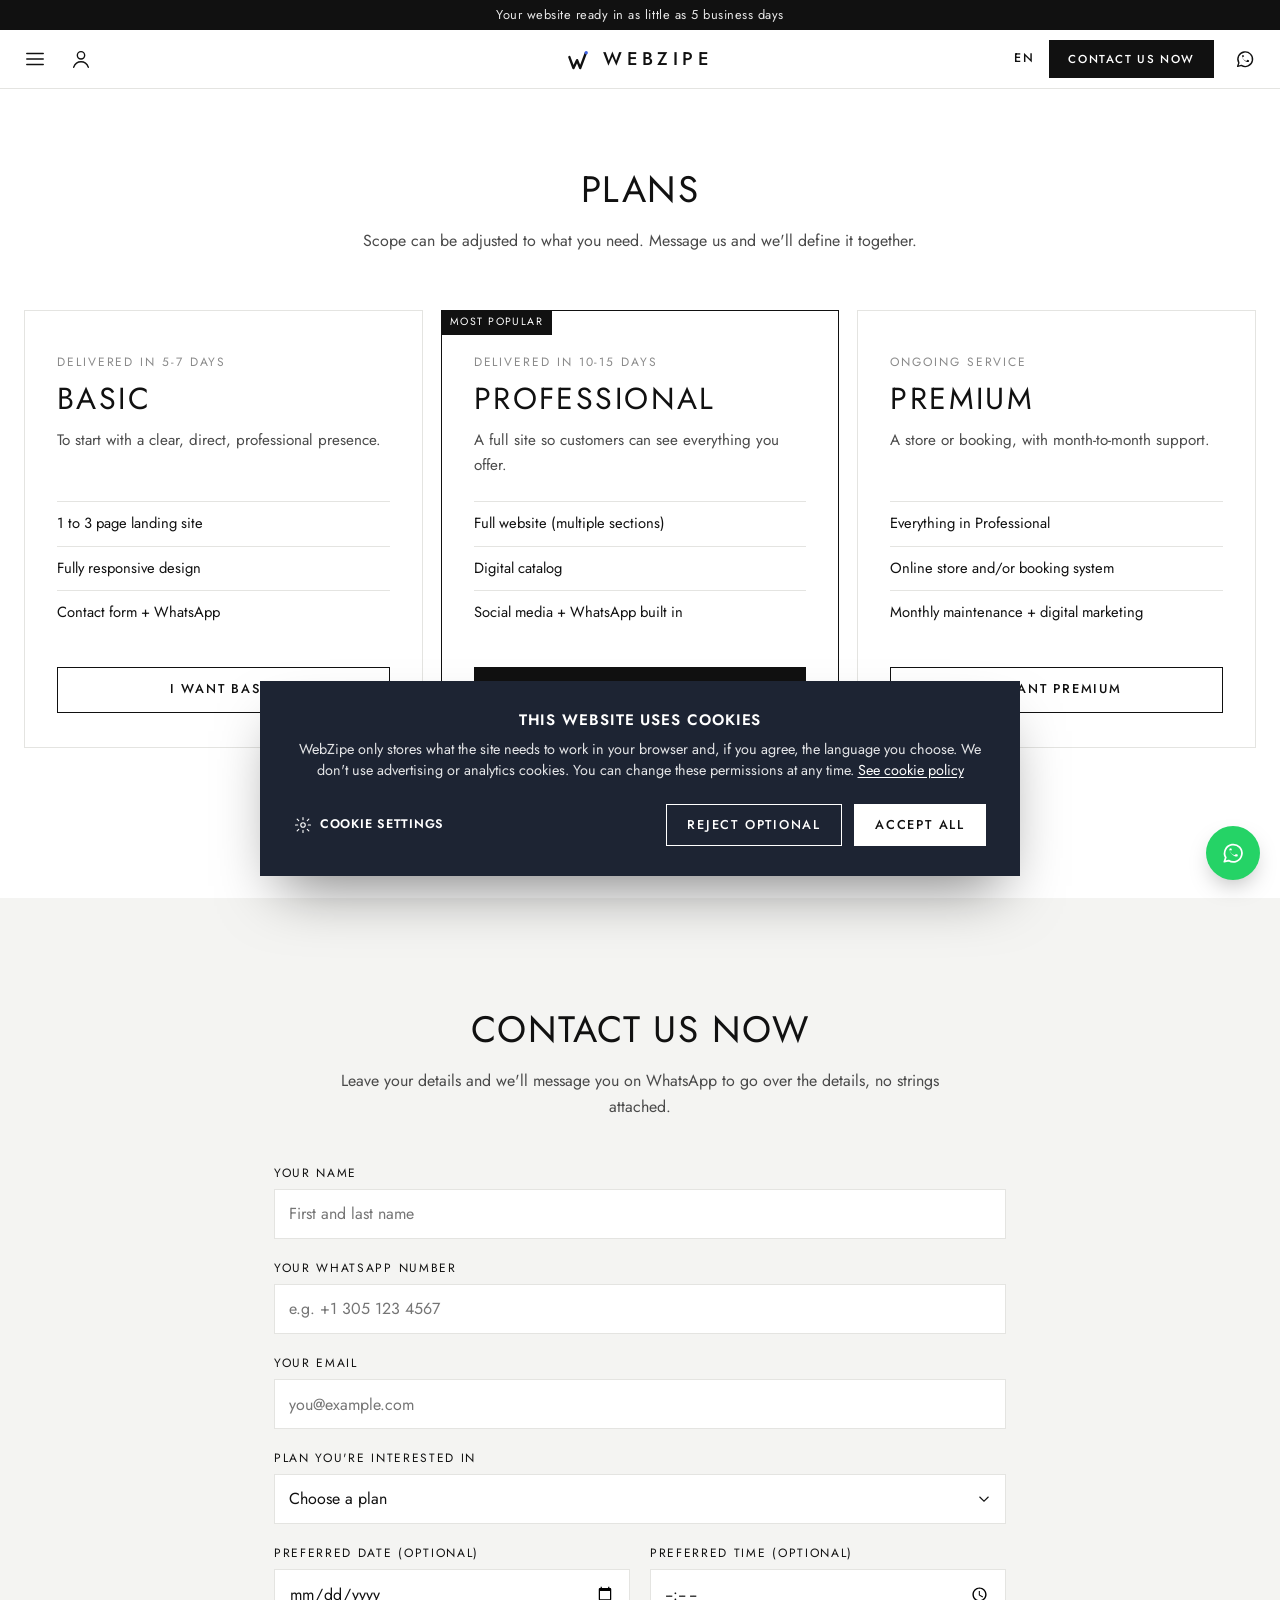
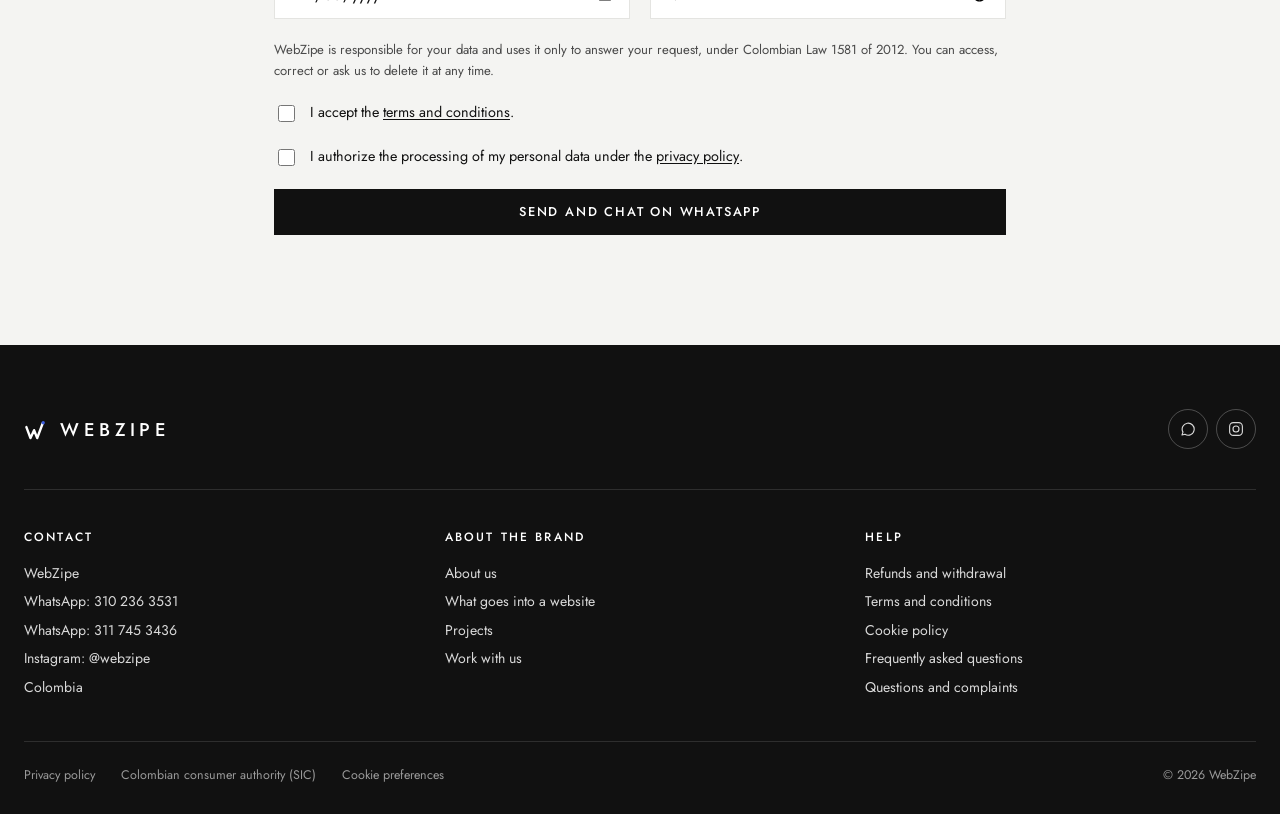
==== commit 9674be8a: "Inicio con planes y Contáctanos ahora; proyectos, páginas web, tiendas, servicios y ayuda abren en l" ====
--- a/index.html
+++ b/index.html
@@ -20,23 +20,23 @@
 <div class="anuncio" id="anuncio">
   <div class="anuncio-pista">
     <a href="#planes" class="anuncio-msg is-on">Tu página lista desde 5 días hábiles</a>
-    <a href="#cotizar" class="anuncio-msg">Asesoría gratis y sin compromiso</a>
-    <a href="#proyectos" class="anuncio-msg">Mira páginas que ya hicimos</a>
+    <a href="#contacto" class="anuncio-msg">Asesoría gratis y sin compromiso</a>
+    <a href="#" data-abrir="proyectos" class="anuncio-msg">Mira páginas que ya hicimos</a>
   </div>
 </div>
 
 <!-- Cabecera -->
-<header class="cabecera" id="cabecera">
+<header class="cabecera solida" id="cabecera">
   <div class="cab-izq">
     <button type="button" class="icono-btn" id="abrirMenu" aria-label="Abrir menú" aria-controls="menuLateral" aria-expanded="false">
       <svg viewBox="0 0 24 24" aria-hidden="true"><path d="M3 6h18M3 12h18M3 18h18"/></svg>
     </button>
-    <a class="icono-btn" href="#cotizar" aria-label="Cotizar mi página">
+    <a class="icono-btn" href="#contacto" aria-label="Cotizar mi página">
       <svg viewBox="0 0 24 24" aria-hidden="true"><circle cx="12" cy="8" r="4"/><path d="M4 21c1.5-4 4.5-6 8-6s6.5 2 8 6"/></svg>
     </a>
   </div>
 
-  <a href="#inicio" class="marca" aria-label="WebZipe, ir al inicio">
+  <a href="#planes" class="marca" aria-label="WebZipe, ir al inicio">
     <svg class="marca-w" viewBox="0 0 100 100" aria-hidden="true"><path d="M10 42 L27 88 L42 55 L55 88 L78 26"/><circle cx="80" cy="24" r="7"/></svg>
     <span>WEBZIPE</span>
   </a>
@@ -52,6 +52,7 @@
         <li><button type="button" role="menuitemradio" data-idioma="fr" aria-checked="false">Français</button></li>
       </ul>
     </div>
+    <a class="btn btn-oscuro btn-cab" href="#contacto">Contáctanos ahora</a>
     <a class="icono-btn" href="#" data-wa="Hola, quiero información sobre una página web para mi negocio." target="_blank" rel="noopener" aria-label="Escríbenos por WhatsApp">
       <svg viewBox="0 0 24 24" aria-hidden="true"><path d="M4 20l1.3-3.8A8 8 0 1 1 8 19z"/><path d="M9 9.5c.3 2 2.5 4.2 4.5 4.6l1.2-1.2 1.8.8-.4 1.6c-3.6.3-7.6-3.5-7.4-7.2l1.6-.4.8 1.8z" class="relleno"/></svg>
     </a>
@@ -65,277 +66,28 @@
     <svg viewBox="0 0 24 24" aria-hidden="true"><path d="M5 5l14 14M19 5L5 19"/></svg>
   </button>
   <ul class="menu-principal">
-    <li><a href="#proyectos">Proyectos</a></li>
-    <li><a href="#soluciones">Páginas web</a></li>
-    <li><a href="#soluciones-tiendas">Tiendas en línea</a></li>
+    <li><button type="button" data-abrir="proyectos">Proyectos</button></li>
+    <li><button type="button" data-abrir="paginas">Páginas web</button></li>
+    <li><button type="button" data-abrir="tiendas">Tiendas en línea</button></li>
     <li><a href="#planes">Planes</a></li>
-    <li class="con-sub">
-      <button type="button" class="sub-btn" aria-expanded="false" aria-controls="subServicios">Servicios <span class="mas" aria-hidden="true"></span></button>
-      <ul class="sub" id="subServicios" hidden>
-        <li><a href="#servicios">Páginas a la medida</a></li>
-        <li><a href="#servicios">Tiendas y catálogos</a></li>
-        <li><a href="#servicios">Formularios y reservas</a></li>
-        <li><a href="#servicios">Mantenimiento</a></li>
-      </ul>
-    </li>
-    <li><a href="#detras">Lo que hay detrás de una página web</a></li>
+    <li><button type="button" data-abrir="servicios">Servicios</button></li>
+    <li><button type="button" data-abrir="detras">Lo que hay detrás de una página web</button></li>
+    <li><a href="#contacto" class="menu-contacto">Contáctanos ahora</a></li>
   </ul>
   <ul class="menu-secundario">
     <li><button type="button" data-abrir="trabaja">Trabaja aquí</button></li>
     <li><button type="button" data-abrir="nosotros">Sobre nosotros</button></li>
-    <li><a href="#preguntas">Ayuda</a></li>
+    <li><button type="button" data-abrir="ayuda">Ayuda</button></li>
     <li><a href="#" data-wa="Hola, quiero saber cómo va mi proyecto con WebZipe." target="_blank" rel="noopener">Seguimiento de mi proyecto</a></li>
   </ul>
 </nav>
 
 <main id="contenido">
 
-  <!-- Portada -->
-  <section class="portada" id="inicio" aria-roledescription="carrusel" aria-label="Destacados">
-    <ul class="portada-slides">
-      <li class="slide is-on">
-        <img class="slide-media" src="ejemplo-cafeteria.png" alt="">
-        <div class="slide-texto">
-          <span class="etiqueta">Estudio de diseño web</span>
-          <h1>La página que tu negocio necesita para crecer</h1>
-          <div class="slide-acciones">
-            <a href="#" class="btn btn-claro" data-wa="Hola, quiero una página web para mi negocio. ¿Me pueden dar más información?" target="_blank" rel="noopener">Cotizar por WhatsApp</a>
-            <a href="#proyectos" class="btn btn-linea-clara">Ver proyectos</a>
-          </div>
-        </div>
-      </li>
-      <li class="slide">
-        <img class="slide-media" src="ejemplo-tienda.png" alt="" loading="lazy">
-        <div class="slide-texto">
-          <span class="etiqueta">Tiendas en línea</span>
-          <h2>Vende tus productos sin depender solo de las redes</h2>
-          <div class="slide-acciones">
-            <a href="#planes" class="btn btn-claro">Ver planes</a>
-          </div>
-        </div>
-      </li>
-      <li class="slide">
-        <img class="slide-media" src="ejemplo-profesional.png" alt="" loading="lazy">
-        <div class="slide-texto">
-          <span class="etiqueta">Profesionales</span>
-          <h2>Una página que da confianza desde el primer segundo</h2>
-          <div class="slide-acciones">
-            <a href="#soluciones" class="btn btn-claro">Conocer más</a>
-          </div>
-        </div>
-      </li>
-    </ul>
-    <button type="button" class="portada-flecha izq" id="slideAnt" aria-label="Anterior">
-      <svg viewBox="0 0 24 24" aria-hidden="true"><path d="M15 5l-7 7 7 7"/></svg>
-    </button>
-    <button type="button" class="portada-flecha der" id="slideSig" aria-label="Siguiente">
-      <svg viewBox="0 0 24 24" aria-hidden="true"><path d="M9 5l7 7-7 7"/></svg>
-    </button>
-    <div class="portada-puntos" id="slidePuntos">
-      <button type="button" class="is-on" aria-label="Destacado 1"></button>
-      <button type="button" aria-label="Destacado 2"></button>
-      <button type="button" aria-label="Destacado 3"></button>
-    </div>
-  </section>
-
-  <!-- Proyectos: carrusel tipo "NEW IN" -->
-  <section class="fila-productos" id="proyectos">
-    <div class="fila-cab">
-      <h2 class="titulo-fila">Nuevo</h2>
-      <button type="button" class="ver-todo" id="verTodo" aria-expanded="false">Ver todo</button>
-    </div>
-    <div class="carrusel" id="carrusel">
-      <button type="button" class="carrusel-flecha izq" data-dir="-1" aria-label="Anterior">
-        <svg viewBox="0 0 24 24" aria-hidden="true"><path d="M15 5l-7 7 7 7"/></svg>
-      </button>
-      <ul class="carrusel-pista" id="carruselPista">
-        <li class="producto">
-          <a href="https://webzipe7-byte.github.io/prueba-ropa-" target="_blank" rel="noopener">
-            <div class="producto-foto"><span class="sello">Nuevo</span><iframe data-src="https://webzipe7-byte.github.io/prueba-ropa-" title="Catálogo de ropa" loading="lazy" scrolling="no" tabindex="-1" aria-hidden="true"></iframe></div>
-            <span class="producto-tipo">Catálogo de ropa</span>
-            <span class="producto-nombre">Pedidos por WhatsApp</span>
-          </a>
-        </li>
-        <li class="producto">
-          <a href="https://webzipe7-byte.github.io/prueba-webzipe-profesionales-/" target="_blank" rel="noopener">
-            <div class="producto-foto"><span class="sello">Nuevo</span><iframe data-src="https://webzipe7-byte.github.io/prueba-webzipe-profesionales-/" title="Javier Restrepo, abogado de familia" loading="lazy" scrolling="no" tabindex="-1" aria-hidden="true"></iframe></div>
-            <span class="producto-tipo">Abogado de familia</span>
-            <span class="producto-nombre">Javier Restrepo</span>
-          </a>
-        </li>
-        <li class="producto">
-          <a href="https://webzipe7-byte.github.io/prueba-webzipe-restaurante/" target="_blank" rel="noopener">
-            <div class="producto-foto"><span class="sello">Nuevo</span><iframe data-src="https://webzipe7-byte.github.io/prueba-webzipe-restaurante/" title="El Buen Sazón, restaurante" loading="lazy" scrolling="no" tabindex="-1" aria-hidden="true"></iframe></div>
-            <span class="producto-tipo">Restaurante</span>
-            <span class="producto-nombre">El Buen Sazón</span>
-          </a>
-        </li>
-        <li class="producto">
-          <a href="https://webzipe7-byte.github.io/prueba-tiendas-digitales-webzipe/" target="_blank" rel="noopener">
-            <div class="producto-foto"><span class="sello">Nuevo</span><iframe data-src="https://webzipe7-byte.github.io/prueba-tiendas-digitales-webzipe/" title="ToyLandia, juguetería" loading="lazy" scrolling="no" tabindex="-1" aria-hidden="true"></iframe></div>
-            <span class="producto-tipo">Tienda en línea</span>
-            <span class="producto-nombre">ToyLandia</span>
-          </a>
-        </li>
-        <li class="producto">
-          <a href="https://webzipe7-byte.github.io/prueba-barberia-/Casa-Navaja-Barbershop.html" target="_blank" rel="noopener">
-            <div class="producto-foto"><iframe data-src="https://webzipe7-byte.github.io/prueba-barberia-/Casa-Navaja-Barbershop.html" title="Casa Navaja Barbershop" loading="lazy" scrolling="no" tabindex="-1" aria-hidden="true"></iframe></div>
-            <span class="producto-tipo">Barbería</span>
-            <span class="producto-nombre">Casa Navaja</span>
-          </a>
-        </li>
-        <li class="producto">
-          <a href="barberia-clasica/" target="_blank" rel="noopener">
-            <div class="producto-foto"><iframe data-src="barberia-clasica/" title="Barbería Clásica" loading="lazy" scrolling="no" tabindex="-1" aria-hidden="true"></iframe></div>
-            <span class="producto-tipo">Barbería con reservas</span>
-            <span class="producto-nombre">Barbería Clásica</span>
-          </a>
-        </li>
-        <li class="producto">
-          <a href="https://webzipe7-byte.github.io/asesores-financieros/" target="_blank" rel="noopener">
-            <div class="producto-foto"><iframe data-src="https://webzipe7-byte.github.io/asesores-financieros/" title="Tu Futuro, asesoría financiera" loading="lazy" scrolling="no" tabindex="-1" aria-hidden="true"></iframe></div>
-            <span class="producto-tipo">Asesoría financiera</span>
-            <span class="producto-nombre">Tu Futuro</span>
-          </a>
-        </li>
-      </ul>
-      <button type="button" class="carrusel-flecha der" data-dir="1" aria-label="Siguiente">
-        <svg viewBox="0 0 24 24" aria-hidden="true"><path d="M9 5l7 7-7 7"/></svg>
-      </button>
-    </div>
-    <p class="nota-fina">Páginas de muestra hechas por WebZipe. Tócalas para verlas en vivo.</p>
-  </section>
-
-  <!-- Valores -->
-  <section class="valores" aria-label="Por qué WebZipe">
-    <ul>
-      <li><strong>Diseño a la medida</strong><span>Nada de plantillas repetidas</span></li>
-      <li><strong>Lista para celular</strong><span>Se ve bien en cualquier pantalla</span></li>
-      <li><strong>WhatsApp en un clic</strong><span>Tus clientes te escriben al instante</span></li>
-      <li><strong>En línea 24/7</strong><span>Tu negocio abierto a toda hora</span></li>
-    </ul>
-  </section>
-
-  <!-- Bloques de categoría -->
-  <section class="categoria" id="soluciones">
-    <div class="categoria-foto">
-      <div class="escena">
-        <figure class="marco-web"><span class="marco-barra"><i></i><i></i><i></i></span><img src="ejemplo-profesional.png" alt="Página web de una abogada hecha por WebZipe" loading="lazy"></figure>
-        <figure class="marco-cel"><img src="dispositivo-celular.png" alt="" loading="lazy"></figure>
-      </div>
-    </div>
-    <div class="categoria-texto">
-      <h2>Páginas web</h2>
-      <ul class="lista-valores">
-        <li>Diseño hecho a la medida de tu negocio</li>
-        <li>100% adaptada a celular, tablet y computador</li>
-        <li>Botones directos a WhatsApp</li>
-      </ul>
-      <a href="#planes" class="enlace-mayus">Conocer más</a>
-    </div>
-  </section>
-
-  <section class="categoria invertida" id="soluciones-tiendas">
-    <div class="categoria-foto">
-      <div class="escena">
-        <figure class="marco-tablet"><img src="tienda-tablet.png" alt="Tienda de ropa en línea hecha por WebZipe" loading="lazy"></figure>
-        <figure class="marco-cel"><img src="tienda-celular.png" alt="" loading="lazy"></figure>
-      </div>
-    </div>
-    <div class="categoria-texto">
-      <h2>Tiendas y catálogos</h2>
-      <ul class="lista-valores">
-        <li>Tus productos ordenados y con precio</li>
-        <li>Botón de pedir en cada producto</li>
-        <li>Sin depender del algoritmo de las redes</li>
-      </ul>
-      <a href="#planes" class="enlace-mayus">Conocer más</a>
-    </div>
-  </section>
-
-  <section class="categoria" id="soluciones-reservas">
-    <div class="categoria-foto">
-      <div class="escena">
-        <figure class="marco-web"><span class="marco-barra"><i></i><i></i><i></i></span><img src="ejemplo-cafeteria.png" alt="Página de una cafetería con reservas hecha por WebZipe" loading="lazy"></figure>
-        <figure class="marco-cel"><img src="cafeteria-celular.png" alt="" loading="lazy"></figure>
-      </div>
-    </div>
-    <div class="categoria-texto">
-      <h2>Reservas y formularios</h2>
-      <ul class="lista-valores">
-        <li>Tus clientes agendan sin llamarte</li>
-        <li>Formularios de contacto que sí llegan</li>
-        <li>Menú, ubicación y pedidos en un solo lugar</li>
-      </ul>
-      <a href="#planes" class="enlace-mayus">Conocer más</a>
-    </div>
-  </section>
-
-  <!-- El cambio -->
-  <section class="cambio">
-    <div class="envoltura">
-      <h2 class="titulo-seccion">Tener redes sociales ya no es suficiente</h2>
-      <p class="entrada">Muchos negocios manejan Instagram o Facebook, pero no tienen un sitio propio donde sus clientes conozcan a fondo lo que venden.</p>
-      <div class="cambio-columnas">
-        <div>
-          <h3>Sin página web</h3>
-          <ul>
-            <li>Tus clientes buscan información y solo encuentran una bio de Instagram.</li>
-            <li>Tu negocio depende por completo del alcance de un algoritmo que no controlas.</li>
-            <li>No hay un lugar claro para mostrar todos tus servicios o productos.</li>
-            <li>La imagen del negocio se siente menos profesional frente a la competencia.</li>
-          </ul>
-        </div>
-        <div class="con">
-          <h3>Con WebZipe</h3>
-          <ul>
-            <li>Presentas tus servicios y productos de forma clara y ordenada.</li>
-            <li>Facilitas el contacto con botones directos a WhatsApp.</li>
-            <li>Proyectas una imagen mucho más profesional y confiable.</li>
-            <li>Tienes un espacio propio en Internet que no depende de ningún algoritmo.</li>
-          </ul>
-        </div>
-      </div>
-    </div>
-  </section>
-
-  <!-- Servicios -->
-  <section class="servicios" id="servicios">
-    <div class="envoltura">
-      <h2 class="titulo-seccion">Servicios</h2>
-      <ol class="lista-servicios">
-        <li>
-          <h3>Páginas web a la medida</h3>
-          <p>Diseños modernos y originales, adaptados a la identidad visual y el tono de cada negocio.</p>
-        </li>
-        <li>
-          <h3>Tiendas virtuales y catálogos digitales</h3>
-          <p>Muestra y vende tus productos con un catálogo digital o una tienda virtual completa.</p>
-        </li>
-        <li>
-          <h3>WhatsApp y redes sociales</h3>
-          <p>Botones de contacto directo a WhatsApp y enlaces a tus redes, para que te escriban en un clic.</p>
-        </li>
-        <li>
-          <h3>Formularios y reservas</h3>
-          <p>Formularios de contacto y sistemas para agendar citas, directamente desde tu página.</p>
-        </li>
-        <li>
-          <h3>Mantenimiento y marketing digital</h3>
-          <p>Actualizamos tu página, te acompañamos después de la entrega y sumamos estrategias de marketing digital.</p>
-        </li>
-        <li>
-          <h3>Código QR de tu página</h3>
-          <p>Convertimos tu página en un código QR para tus volantes, tu mostrador o tu tarjeta.</p>
-        </li>
-      </ol>
-    </div>
-  </section>
-
   <!-- Planes -->
   <section class="planes" id="planes">
     <div class="envoltura">
-      <h2 class="titulo-seccion">Planes</h2>
+      <h1 class="titulo-seccion">Planes</h1>
       <p class="entrada">El alcance se puede ajustar a lo que necesites. Escríbenos y lo definimos juntos.</p>
       <div class="planes-grid">
         <article class="plan">
@@ -347,7 +99,7 @@
             <li>Diseño 100% responsive</li>
             <li>Formulario de contacto + WhatsApp</li>
           </ul>
-          <a href="#cotizar" class="btn btn-linea" data-plan="Paquete Básico">Quiero el Básico</a>
+          <a href="#contacto" class="btn btn-linea" data-plan="Paquete Básico">Quiero el Básico</a>
         </article>
         <article class="plan destacado">
           <span class="sello sello-plan">Más popular</span>
@@ -359,7 +111,7 @@
             <li>Catálogo digital</li>
             <li>Redes sociales + WhatsApp integrados</li>
           </ul>
-          <a href="#cotizar" class="btn btn-oscuro" data-plan="Paquete Profesional">Quiero el Profesional</a>
+          <a href="#contacto" class="btn btn-oscuro" data-plan="Paquete Profesional">Quiero el Profesional</a>
         </article>
         <article class="plan">
           <span class="plan-tiempo">Servicio recurrente</span>
@@ -370,79 +122,17 @@
             <li>Tienda virtual y/o sistema de reservas</li>
             <li>Mantenimiento mensual + marketing digital</li>
           </ul>
-          <a href="#cotizar" class="btn btn-linea" data-plan="Paquete Premium">Quiero el Premium</a>
+          <a href="#contacto" class="btn btn-linea" data-plan="Paquete Premium">Quiero el Premium</a>
         </article>
       </div>
       <p class="nota-fina centro">El dominio propio (tunegocio.com) se cotiza aparte.</p>
     </div>
   </section>
 
-  <!-- Lo que hay detrás -->
-  <section class="detras" id="detras">
-    <div class="detras-foto">
-      <div class="detras-pantallas" aria-hidden="true">
-        <img src="tienda-celular.png" alt="" loading="lazy">
-        <img src="cafeteria-celular.png" alt="" loading="lazy">
-        <img src="dispositivo-celular.png" alt="" loading="lazy">
-      </div>
-    </div>
-    <div class="detras-texto">
-      <h2>Lo que hay detrás de una página web</h2>
-      <ol>
-        <li><strong>Nos cuentas tu idea.</strong> A qué se dedica tu negocio, qué vendes y cómo quieres que te contacten.</li>
-        <li><strong>Diseñamos a la medida.</strong> Colores, textos e imágenes pensados para tu negocio, no una plantilla.</li>
-        <li><strong>Ajustamos contigo.</strong> Revisas el avance y pedimos tus cambios hasta que quede como la imaginas.</li>
-        <li><strong>Publicamos y acompañamos.</strong> Tu página queda en línea y seguimos disponibles para actualizarla.</li>
-      </ol>
-      <p class="detras-nota">Somos un estudio joven: trabajas directo con la persona que diseña tu página, sin filas ni intermediarios.</p>
-    </div>
-  </section>
-
-  <!-- Preguntas frecuentes -->
-  <section class="preguntas" id="preguntas">
+  <!-- Contáctanos ahora -->
+  <section class="cotizar" id="contacto">
     <div class="envoltura estrecha">
-      <h2 class="titulo-seccion">Preguntas frecuentes</h2>
-      <div class="acordeon">
-        <details>
-          <summary>¿Qué tipo de negocios pueden tener una página web?</summary>
-          <p>Cualquier tipo: restaurantes, tiendas, emprendimientos, profesionales independientes, empresas de servicios y mucho más. Si tienes un negocio, una página web puede ayudarte a mostrarlo mejor.</p>
-        </details>
-        <details>
-          <summary>¿La página funciona en celulares?</summary>
-          <p>Sí. Todas las páginas que diseñamos son 100% responsive: se adaptan y funcionan correctamente en celulares, tablets y computadores.</p>
-        </details>
-        <details>
-          <summary>¿Puedo agregar WhatsApp a mi página?</summary>
-          <p>Claro, de hecho es una de las integraciones que más recomendamos. Es la forma más rápida y directa para que tus clientes te contacten.</p>
-        </details>
-        <details>
-          <summary>¿Puedo solicitar cambios en el diseño?</summary>
-          <p>Sí. El diseño se ajusta a lo que necesites: cuéntanos tu idea, tus colores y tu estilo, y lo desarrollamos contigo hasta que quede como lo imaginas.</p>
-        </details>
-        <details>
-          <summary>¿Cuánto tarda en realizarse una página?</summary>
-          <p>Depende de la complejidad y el alcance de tu proyecto. Una vez conozcamos los detalles de tu negocio, te damos un tiempo estimado por WhatsApp.</p>
-        </details>
-        <details>
-          <summary>¿Qué información necesitan para comenzar?</summary>
-          <p>Nos ayuda conocer a qué se dedica tu negocio, qué productos o servicios ofreces y cómo prefieres que tus clientes te contacten. Con eso ya podemos empezar a diseñar.</p>
-        </details>
-        <details>
-          <summary>¿Cómo es el pago?</summary>
-          <p>Se paga un 30% de anticipo al aceptar la propuesta y el resto al entregar la página. Antes de pagar conoces el valor total por escrito.</p>
-        </details>
-        <details>
-          <summary>¿También renuevan páginas que ya existen?</summary>
-          <p>Sí. Si ya tienes una página y se ve vieja o no te trae clientes, la actualizamos o la rediseñamos por completo.</p>
-        </details>
-      </div>
-    </div>
-  </section>
-
-  <!-- Formulario -->
-  <section class="cotizar" id="cotizar">
-    <div class="envoltura estrecha">
-      <h2 class="titulo-seccion">¿Qué plan estás buscando?</h2>
+      <h2 class="titulo-seccion">Contáctanos ahora</h2>
       <p class="entrada">Déjanos tus datos y te escribimos por WhatsApp para afinar los detalles, sin compromiso.</p>
       <form class="formulario" id="formCotizar" novalidate>
         <div class="campo">
@@ -497,7 +187,7 @@
 <!-- Pie de página -->
 <footer class="pie">
   <div class="pie-marca">
-    <a href="#inicio" class="marca marca-pie" aria-label="WebZipe, ir al inicio">
+    <a href="#planes" class="marca marca-pie" aria-label="WebZipe, ir al inicio">
       <svg class="marca-w" viewBox="0 0 100 100" aria-hidden="true"><path d="M10 42 L27 88 L42 55 L55 88 L78 26"/><circle cx="80" cy="24" r="7"/></svg>
       <span>WEBZIPE</span>
     </a>
@@ -524,8 +214,8 @@
       <h4>Sobre la marca</h4>
       <ul>
         <li><button type="button" data-abrir="nosotros">Sobre nosotros</button></li>
-        <li><a href="#detras">Lo que hay detrás de una página web</a></li>
-        <li><a href="#proyectos">Proyectos</a></li>
+        <li><button type="button" data-abrir="detras">Lo que hay detrás de una página web</button></li>
+        <li><button type="button" data-abrir="proyectos">Proyectos</button></li>
         <li><button type="button" data-abrir="trabaja">Trabaja aquí</button></li>
       </ul>
     </div>
@@ -535,7 +225,7 @@
         <li><button type="button" data-legal="retracto">Reembolsos y retracto</button></li>
         <li><button type="button" data-legal="terminos">Términos y condiciones</button></li>
         <li><button type="button" data-legal="cookies">Política de cookies</button></li>
-        <li><a href="#preguntas">Preguntas frecuentes</a></li>
+        <li><button type="button" data-abrir="ayuda">Preguntas frecuentes</button></li>
         <li><a href="#" data-wa="Hola, tengo una pregunta, queja o reclamo para WebZipe." target="_blank" rel="noopener">Escríbenos tus PQRS</a></li>
       </ul>
     </div>
@@ -553,6 +243,290 @@
 <a class="flotante" href="#" data-wa="Hola, quiero información sobre una página web para mi negocio." target="_blank" rel="noopener" aria-label="Escríbenos por WhatsApp">
   <svg viewBox="0 0 24 24" aria-hidden="true"><path d="M4 20l1.3-3.8A8 8 0 1 1 8 19z"/><path d="M9 9.5c.3 2 2.5 4.2 4.5 4.6l1.2-1.2 1.8.8-.4 1.6c-3.6.3-7.6-3.5-7.4-7.2l1.6-.4.8 1.8z" class="relleno"/></svg>
 </a>
+
+<!-- ============ SECCIONES EN LETRERO (se abren desde el menú) ============ -->
+
+<dialog class="letrero letrero-ancho" id="letrero-proyectos" aria-labelledby="t-proyectos">
+  <div class="letrero-caja">
+    <button type="button" class="icono-btn letrero-cerrar" data-cerrar aria-label="Cerrar">
+      <svg viewBox="0 0 24 24" aria-hidden="true"><path d="M5 5l14 14M19 5L5 19"/></svg>
+    </button>
+    <h2 id="t-proyectos">Proyectos</h2>
+    <div class="letrero-cuerpo">
+      <ul class="galeria" id="galeria">
+        <li class="producto">
+          <a href="https://webzipe7-byte.github.io/prueba-ropa-" target="_blank" rel="noopener">
+            <div class="producto-foto"><span class="sello">Nuevo</span><iframe data-src="https://webzipe7-byte.github.io/prueba-ropa-" title="Catálogo de ropa" loading="lazy" scrolling="no" tabindex="-1" aria-hidden="true"></iframe></div>
+            <span class="producto-tipo">Catálogo de ropa</span>
+            <span class="producto-nombre">Pedidos por WhatsApp</span>
+          </a>
+        </li>
+        <li class="producto">
+          <a href="https://webzipe7-byte.github.io/prueba-webzipe-profesionales-/" target="_blank" rel="noopener">
+            <div class="producto-foto"><span class="sello">Nuevo</span><iframe data-src="https://webzipe7-byte.github.io/prueba-webzipe-profesionales-/" title="Javier Restrepo, abogado de familia" loading="lazy" scrolling="no" tabindex="-1" aria-hidden="true"></iframe></div>
+            <span class="producto-tipo">Abogado de familia</span>
+            <span class="producto-nombre">Javier Restrepo</span>
+          </a>
+        </li>
+        <li class="producto">
+          <a href="https://webzipe7-byte.github.io/prueba-webzipe-restaurante/" target="_blank" rel="noopener">
+            <div class="producto-foto"><span class="sello">Nuevo</span><iframe data-src="https://webzipe7-byte.github.io/prueba-webzipe-restaurante/" title="El Buen Sazón, restaurante" loading="lazy" scrolling="no" tabindex="-1" aria-hidden="true"></iframe></div>
+            <span class="producto-tipo">Restaurante</span>
+            <span class="producto-nombre">El Buen Sazón</span>
+          </a>
+        </li>
+        <li class="producto">
+          <a href="https://webzipe7-byte.github.io/prueba-tiendas-digitales-webzipe/" target="_blank" rel="noopener">
+            <div class="producto-foto"><span class="sello">Nuevo</span><iframe data-src="https://webzipe7-byte.github.io/prueba-tiendas-digitales-webzipe/" title="ToyLandia, juguetería" loading="lazy" scrolling="no" tabindex="-1" aria-hidden="true"></iframe></div>
+            <span class="producto-tipo">Tienda en línea</span>
+            <span class="producto-nombre">ToyLandia</span>
+          </a>
+        </li>
+        <li class="producto">
+          <a href="https://webzipe7-byte.github.io/prueba-barberia-/Casa-Navaja-Barbershop.html" target="_blank" rel="noopener">
+            <div class="producto-foto"><iframe data-src="https://webzipe7-byte.github.io/prueba-barberia-/Casa-Navaja-Barbershop.html" title="Casa Navaja Barbershop" loading="lazy" scrolling="no" tabindex="-1" aria-hidden="true"></iframe></div>
+            <span class="producto-tipo">Barbería</span>
+            <span class="producto-nombre">Casa Navaja</span>
+          </a>
+        </li>
+        <li class="producto">
+          <a href="barberia-clasica/" target="_blank" rel="noopener">
+            <div class="producto-foto"><iframe data-src="barberia-clasica/" title="Barbería Clásica" loading="lazy" scrolling="no" tabindex="-1" aria-hidden="true"></iframe></div>
+            <span class="producto-tipo">Barbería con reservas</span>
+            <span class="producto-nombre">Barbería Clásica</span>
+          </a>
+        </li>
+        <li class="producto">
+          <a href="https://webzipe7-byte.github.io/asesores-financieros/" target="_blank" rel="noopener">
+            <div class="producto-foto"><iframe data-src="https://webzipe7-byte.github.io/asesores-financieros/" title="Tu Futuro, asesoría financiera" loading="lazy" scrolling="no" tabindex="-1" aria-hidden="true"></iframe></div>
+            <span class="producto-tipo">Asesoría financiera</span>
+            <span class="producto-nombre">Tu Futuro</span>
+          </a>
+        </li>
+      </ul>
+      <p class="nota-fina">Páginas de muestra hechas por WebZipe. Tócalas para verlas en vivo.</p>
+    </div>
+  </div>
+</dialog>
+<dialog class="letrero letrero-ancho" id="letrero-paginas" aria-labelledby="t-paginas">
+  <div class="letrero-caja">
+    <button type="button" class="icono-btn letrero-cerrar" data-cerrar aria-label="Cerrar">
+      <svg viewBox="0 0 24 24" aria-hidden="true"><path d="M5 5l14 14M19 5L5 19"/></svg>
+    </button>
+    <h2 id="t-paginas">Páginas web</h2>
+    <div class="letrero-cuerpo">
+  <section class="valores">
+    <ul>
+      <li><strong>Diseño a la medida</strong><span>Nada de plantillas repetidas</span></li>
+      <li><strong>Lista para celular</strong><span>Se ve bien en cualquier pantalla</span></li>
+      <li><strong>WhatsApp en un clic</strong><span>Tus clientes te escriben al instante</span></li>
+      <li><strong>En línea 24/7</strong><span>Tu negocio abierto a toda hora</span></li>
+    </ul>
+  </section>
+  <section class="categoria">
+    <div class="categoria-foto">
+      <div class="escena">
+        <figure class="marco-web"><span class="marco-barra"><i></i><i></i><i></i></span><img src="ejemplo-profesional.png" alt="Página web de una abogada hecha por WebZipe" loading="lazy"></figure>
+        <figure class="marco-cel"><img src="dispositivo-celular.png" alt="" loading="lazy"></figure>
+      </div>
+    </div>
+    <div class="categoria-texto">
+      <ul class="lista-valores">
+        <li>Diseño hecho a la medida de tu negocio</li>
+        <li>100% adaptada a celular, tablet y computador</li>
+        <li>Botones directos a WhatsApp</li>
+      </ul>
+      <a href="#planes" class="enlace-mayus">Conocer más</a>
+    </div>
+  </section>
+  <section class="categoria">
+    <div class="categoria-foto">
+      <div class="escena">
+        <figure class="marco-web"><span class="marco-barra"><i></i><i></i><i></i></span><img src="ejemplo-cafeteria.png" alt="Página de una cafetería con reservas hecha por WebZipe" loading="lazy"></figure>
+        <figure class="marco-cel"><img src="cafeteria-celular.png" alt="" loading="lazy"></figure>
+      </div>
+    </div>
+    <div class="categoria-texto">
+      <h2>Reservas y formularios</h2>
+      <ul class="lista-valores">
+        <li>Tus clientes agendan sin llamarte</li>
+        <li>Formularios de contacto que sí llegan</li>
+        <li>Menú, ubicación y pedidos en un solo lugar</li>
+      </ul>
+      <a href="#planes" class="enlace-mayus">Conocer más</a>
+    </div>
+  </section>
+  <section class="cambio">
+    <div class="envoltura">
+      <h2 class="titulo-seccion">Tener redes sociales ya no es suficiente</h2>
+      <p class="entrada">Muchos negocios manejan Instagram o Facebook, pero no tienen un sitio propio donde sus clientes conozcan a fondo lo que venden.</p>
+      <div class="cambio-columnas">
+        <div>
+          <h3>Sin página web</h3>
+          <ul>
+            <li>Tus clientes buscan información y solo encuentran una bio de Instagram.</li>
+            <li>Tu negocio depende por completo del alcance de un algoritmo que no controlas.</li>
+            <li>No hay un lugar claro para mostrar todos tus servicios o productos.</li>
+            <li>La imagen del negocio se siente menos profesional frente a la competencia.</li>
+          </ul>
+        </div>
+        <div class="con">
+          <h3>Con WebZipe</h3>
+          <ul>
+            <li>Presentas tus servicios y productos de forma clara y ordenada.</li>
+            <li>Facilitas el contacto con botones directos a WhatsApp.</li>
+            <li>Proyectas una imagen mucho más profesional y confiable.</li>
+            <li>Tienes un espacio propio en Internet que no depende de ningún algoritmo.</li>
+          </ul>
+        </div>
+      </div>
+    </div>
+  </section>
+    </div>
+  </div>
+</dialog>
+<dialog class="letrero letrero-ancho" id="letrero-tiendas" aria-labelledby="t-tiendas">
+  <div class="letrero-caja">
+    <button type="button" class="icono-btn letrero-cerrar" data-cerrar aria-label="Cerrar">
+      <svg viewBox="0 0 24 24" aria-hidden="true"><path d="M5 5l14 14M19 5L5 19"/></svg>
+    </button>
+    <h2 id="t-tiendas">Tiendas en línea</h2>
+    <div class="letrero-cuerpo">
+  <section class="categoria invertida">
+    <div class="categoria-foto">
+      <div class="escena">
+        <figure class="marco-tablet"><img src="tienda-tablet.png" alt="Tienda de ropa en línea hecha por WebZipe" loading="lazy"></figure>
+        <figure class="marco-cel"><img src="tienda-celular.png" alt="" loading="lazy"></figure>
+      </div>
+    </div>
+    <div class="categoria-texto">
+      <ul class="lista-valores">
+        <li>Tus productos ordenados y con precio</li>
+        <li>Botón de pedir en cada producto</li>
+        <li>Sin depender del algoritmo de las redes</li>
+      </ul>
+      <a href="#planes" class="enlace-mayus">Conocer más</a>
+    </div>
+  </section>
+    </div>
+  </div>
+</dialog>
+<dialog class="letrero letrero-ancho" id="letrero-servicios" aria-labelledby="t-servicios">
+  <div class="letrero-caja">
+    <button type="button" class="icono-btn letrero-cerrar" data-cerrar aria-label="Cerrar">
+      <svg viewBox="0 0 24 24" aria-hidden="true"><path d="M5 5l14 14M19 5L5 19"/></svg>
+    </button>
+    <h2 id="t-servicios">Servicios</h2>
+    <div class="letrero-cuerpo">
+  <section class="servicios">
+    <div class="envoltura">
+      <ol class="lista-servicios">
+        <li>
+          <h3>Páginas web a la medida</h3>
+          <p>Diseños modernos y originales, adaptados a la identidad visual y el tono de cada negocio.</p>
+        </li>
+        <li>
+          <h3>Tiendas virtuales y catálogos digitales</h3>
+          <p>Muestra y vende tus productos con un catálogo digital o una tienda virtual completa.</p>
+        </li>
+        <li>
+          <h3>WhatsApp y redes sociales</h3>
+          <p>Botones de contacto directo a WhatsApp y enlaces a tus redes, para que te escriban en un clic.</p>
+        </li>
+        <li>
+          <h3>Formularios y reservas</h3>
+          <p>Formularios de contacto y sistemas para agendar citas, directamente desde tu página.</p>
+        </li>
+        <li>
+          <h3>Mantenimiento y marketing digital</h3>
+          <p>Actualizamos tu página, te acompañamos después de la entrega y sumamos estrategias de marketing digital.</p>
+        </li>
+        <li>
+          <h3>Código QR de tu página</h3>
+          <p>Convertimos tu página en un código QR para tus volantes, tu mostrador o tu tarjeta.</p>
+        </li>
+      </ol>
+    </div>
+  </section>
+    </div>
+  </div>
+</dialog>
+<dialog class="letrero letrero-ancho" id="letrero-detras" aria-labelledby="t-detras">
+  <div class="letrero-caja">
+    <button type="button" class="icono-btn letrero-cerrar" data-cerrar aria-label="Cerrar">
+      <svg viewBox="0 0 24 24" aria-hidden="true"><path d="M5 5l14 14M19 5L5 19"/></svg>
+    </button>
+    <h2 id="t-detras">Lo que hay detrás de una página web</h2>
+    <div class="letrero-cuerpo">
+  <section class="detras">
+    <div class="detras-foto">
+      <div class="detras-pantallas" aria-hidden="true">
+        <img src="tienda-celular.png" alt="" loading="lazy">
+        <img src="cafeteria-celular.png" alt="" loading="lazy">
+        <img src="dispositivo-celular.png" alt="" loading="lazy">
+      </div>
+    </div>
+    <div class="detras-texto">
+      <ol>
+        <li><strong>Nos cuentas tu idea.</strong> A qué se dedica tu negocio, qué vendes y cómo quieres que te contacten.</li>
+        <li><strong>Diseñamos a la medida.</strong> Colores, textos e imágenes pensados para tu negocio, no una plantilla.</li>
+        <li><strong>Ajustamos contigo.</strong> Revisas el avance y pedimos tus cambios hasta que quede como la imaginas.</li>
+        <li><strong>Publicamos y acompañamos.</strong> Tu página queda en línea y seguimos disponibles para actualizarla.</li>
+      </ol>
+      <p class="detras-nota">Somos un estudio joven: trabajas directo con la persona que diseña tu página, sin filas ni intermediarios.</p>
+    </div>
+  </section>
+    </div>
+  </div>
+</dialog>
+<dialog class="letrero letrero-ancho" id="letrero-ayuda" aria-labelledby="t-ayuda">
+  <div class="letrero-caja">
+    <button type="button" class="icono-btn letrero-cerrar" data-cerrar aria-label="Cerrar">
+      <svg viewBox="0 0 24 24" aria-hidden="true"><path d="M5 5l14 14M19 5L5 19"/></svg>
+    </button>
+    <h2 id="t-ayuda">Preguntas frecuentes</h2>
+    <div class="letrero-cuerpo">
+  <section class="preguntas">
+    <div class="envoltura estrecha">
+      <div class="acordeon">
+        <details>
+          <summary>¿Qué tipo de negocios pueden tener una página web?</summary>
+          <p>Cualquier tipo: restaurantes, tiendas, emprendimientos, profesionales independientes, empresas de servicios y mucho más. Si tienes un negocio, una página web puede ayudarte a mostrarlo mejor.</p>
+        </details>
+        <details>
+          <summary>¿La página funciona en celulares?</summary>
+          <p>Sí. Todas las páginas que diseñamos son 100% responsive: se adaptan y funcionan correctamente en celulares, tablets y computadores.</p>
+        </details>
+        <details>
+          <summary>¿Puedo agregar WhatsApp a mi página?</summary>
+          <p>Claro, de hecho es una de las integraciones que más recomendamos. Es la forma más rápida y directa para que tus clientes te contacten.</p>
+        </details>
+        <details>
+          <summary>¿Puedo solicitar cambios en el diseño?</summary>
+          <p>Sí. El diseño se ajusta a lo que necesites: cuéntanos tu idea, tus colores y tu estilo, y lo desarrollamos contigo hasta que quede como lo imaginas.</p>
+        </details>
+        <details>
+          <summary>¿Cuánto tarda en realizarse una página?</summary>
+          <p>Depende de la complejidad y el alcance de tu proyecto. Una vez conozcamos los detalles de tu negocio, te damos un tiempo estimado por WhatsApp.</p>
+        </details>
+        <details>
+          <summary>¿Qué información necesitan para comenzar?</summary>
+          <p>Nos ayuda conocer a qué se dedica tu negocio, qué productos o servicios ofreces y cómo prefieres que tus clientes te contacten. Con eso ya podemos empezar a diseñar.</p>
+        </details>
+        <details>
+          <summary>¿Cómo es el pago?</summary>
+          <p>Se paga un 30% de anticipo al aceptar la propuesta y el resto al entregar la página. Antes de pagar conoces el valor total por escrito.</p>
+        </details>
+        <details>
+          <summary>¿También renuevan páginas que ya existen?</summary>
+          <p>Sí. Si ya tienes una página y se ve vieja o no te trae clientes, la actualizamos o la rediseñamos por completo.</p>
+        </details>
+      </div>
+    </div>
+  </section>
+    </div>
+  </div>
+</dialog>
 
 <!-- ============ LETREROS (ventanas que se abren encima y al cerrar te dejan donde estabas) ============ -->
 
--- a/assets/css/estilos.css
+++ b/assets/css/estilos.css
@@ -23,7 +23,7 @@
 }
 
 *,*::before,*::after{box-sizing:border-box}
-html{scroll-behavior:smooth;-webkit-text-size-adjust:100%}
+html{scroll-behavior:smooth;-webkit-text-size-adjust:100%;scroll-padding-top:calc(var(--alto-cab) + 10px)}
 html.bloqueado{overflow:hidden}
 body{
   margin:0;
@@ -108,11 +108,9 @@
   height:var(--alto-cab);
   display:grid;grid-template-columns:1fr auto 1fr;align-items:center;
   padding:0 14px;
-  color:#fff;
-  margin-bottom:calc(var(--alto-cab) * -1);
+  background:rgba(255,255,255,.97);color:var(--tinta);box-shadow:0 1px 0 var(--linea);
   transition:background .35s var(--suave),color .35s var(--suave),box-shadow .35s;
 }
-.cabecera.solida{background:rgba(255,255,255,.97);color:var(--tinta);box-shadow:0 1px 0 var(--linea)}
 .cab-izq,.cab-der{display:flex;align-items:center;gap:4px}
 .cab-der{justify-content:flex-end}
 
@@ -150,12 +148,14 @@
 }
 .menu-lateral.abierto{transform:none;visibility:visible;transition:transform .4s var(--suave)}
 .cerrar-menu{position:absolute;top:10px;left:14px}
-.menu-principal > li > a,.sub-btn{
+.menu-principal > li > a,.menu-principal > li > button,.sub-btn{
   display:flex;justify-content:space-between;align-items:center;width:100%;
   padding:11px 0;font-size:1.05rem;font-weight:500;text-transform:uppercase;letter-spacing:.1em;
   text-align:left;
 }
-.menu-principal > li > a:hover,.sub-btn:hover{color:var(--azul)}
+.menu-principal > li > a:hover,.menu-principal > li > button:hover,.sub-btn:hover{color:var(--azul)}
+.menu-principal .menu-contacto{margin-top:14px;justify-content:center;background:var(--tinta);color:#fff;padding:14px 0}
+.menu-principal .menu-contacto:hover{background:var(--azul);color:#fff}
 .mas{position:relative;width:12px;height:12px}
 .mas::before,.mas::after{content:"";position:absolute;left:0;top:50%;width:12px;height:1.5px;background:currentColor;transition:transform .25s}
 .mas::after{transform:rotate(90deg)}
@@ -169,64 +169,14 @@
 }
 .menu-secundario a:hover,.menu-secundario button:hover{color:var(--tinta)}
 
-/* ---------- Portada ---------- */
-.portada{position:relative;height:100svh;min-height:560px;max-height:960px;background:#0d0d0d;color:#fff;overflow:hidden}
-.portada-slides,.slide{position:absolute;inset:0}
-.slide{opacity:0;visibility:hidden;transition:opacity .9s var(--suave),visibility 0s .9s}
-.slide.is-on{opacity:1;visibility:visible;transition:opacity .9s var(--suave)}
-.slide-media{width:100%;height:100%;object-fit:cover;object-position:center top;filter:brightness(.55) saturate(.85)}
-.slide img.slide-media{transform:scale(1.06);transition:transform 7s linear}
-.slide.is-on img.slide-media{transform:scale(1)}
-.slide::after{
-  content:"";position:absolute;inset:0;
-  background:
-    linear-gradient(90deg,rgba(0,0,0,.65) 0%,rgba(0,0,0,.25) 55%,rgba(0,0,0,0) 100%),
-    linear-gradient(180deg,rgba(0,0,0,.45) 0%,rgba(0,0,0,0) 28%,rgba(0,0,0,0) 60%,rgba(0,0,0,.6) 100%);
-}
-.slide-texto{
-  position:absolute;z-index:2;left:0;right:0;bottom:12%;
-  max-width:var(--ancho);margin:0 auto;padding:0 32px;
-}
-.etiqueta{display:block;font-size:.78rem;letter-spacing:.24em;text-transform:uppercase;margin-bottom:14px;opacity:.9}
-.slide-texto h1,.slide-texto h2{
-  max-width:640px;
-  font-size:clamp(2rem,1.3rem + 3vw,3.6rem);font-weight:400;line-height:1.08;letter-spacing:-.01em;
-}
-.slide-acciones{display:flex;flex-wrap:wrap;gap:12px;margin-top:28px}
-.portada-flecha{
-  position:absolute;z-index:3;top:50%;transform:translateY(-50%);
-  width:48px;height:48px;display:grid;place-items:center;color:#fff;opacity:.75;
-}
-.portada-flecha:hover{opacity:1}
-.portada-flecha.izq{left:8px}
-.portada-flecha.der{right:8px}
-.portada-flecha svg{width:30px;height:30px;stroke-width:1.2}
-.portada-puntos{position:absolute;z-index:3;right:32px;bottom:32px;display:flex;gap:10px}
-.portada-puntos button{width:28px;height:2px;background:rgba(255,255,255,.4);transition:background .3s}
-.portada-puntos button.is-on{background:#fff}
-.portada-puntos button::before{content:"";display:block;height:20px;margin-top:-9px}
-
-/* ---------- Fila de proyectos (carrusel) ---------- */
-.fila-productos{padding:64px 0 40px}
-.fila-cab{display:flex;align-items:baseline;justify-content:space-between;max-width:var(--ancho);margin:0 auto 22px;padding:0 24px}
-.titulo-fila{font-size:1.15rem;letter-spacing:.2em;text-transform:uppercase}
-.ver-todo{font-size:.78rem;letter-spacing:.16em;text-transform:uppercase;border-bottom:1px solid currentColor;padding-bottom:2px}
-.ver-todo:hover{color:var(--azul)}
-.carrusel{position:relative;max-width:var(--ancho);margin:0 auto}
-.carrusel-pista{
-  display:grid;grid-auto-flow:column;grid-auto-columns:calc((100% - 48px - 3 * 14px) / 4);gap:14px;
-  overflow-x:auto;scroll-snap-type:x mandatory;scroll-behavior:smooth;scroll-padding-inline:24px;
-  padding:0 24px;scrollbar-width:none;
-}
-.carrusel-pista::-webkit-scrollbar{display:none}
-.producto{scroll-snap-align:start}
+/* ---------- Tarjetas de proyecto ---------- */
 .producto a{display:block}
 .producto-foto{
   position:relative;aspect-ratio:3/4;overflow:hidden;background:var(--niebla);
 }
 .producto-foto iframe{
   position:absolute;top:0;left:0;border:0;
-  width:390px;height:520px;
+  width:390px;height:520px;max-width:none;
   transform-origin:0 0;transform:scale(var(--escala,.75));
   pointer-events:none;background:#fff;
 }
@@ -240,19 +190,6 @@
 .producto-tipo{display:block;margin-top:12px;font-size:.92rem}
 .producto-nombre{display:block;font-size:.85rem;color:var(--gris)}
 .producto a:hover .producto-tipo{text-decoration:underline;text-underline-offset:3px}
-.carrusel-flecha{
-  position:absolute;z-index:4;top:calc((100% - 60px) / 2);transform:translateY(-50%);
-  width:44px;height:44px;display:grid;place-items:center;background:rgba(255,255,255,.92);
-  opacity:0;transition:opacity .25s;
-}
-.carrusel:hover .carrusel-flecha{opacity:1}
-.carrusel-flecha.izq{left:30px}
-.carrusel-flecha.der{right:30px}
-.carrusel-flecha[disabled]{opacity:0 !important;pointer-events:none}
-.carrusel.en-cuadricula .carrusel-pista{
-  grid-auto-flow:row;grid-template-columns:repeat(4,1fr);grid-auto-columns:auto;overflow:visible;row-gap:34px;
-}
-.carrusel.en-cuadricula .carrusel-flecha{display:none}
 .nota-fina{max-width:var(--ancho);margin:22px auto 0;padding:0 24px;font-size:.8rem;color:var(--gris)}
 .nota-fina.centro{text-align:center;margin-top:30px}
 
@@ -319,7 +256,7 @@
 .lista-servicios h3{font-size:1.05rem;letter-spacing:.06em;text-transform:uppercase;margin-bottom:10px}
 .lista-servicios p{color:var(--tinta-suave);font-size:.95rem}
 
-.planes{padding:110px 0;border-top:1px solid var(--linea)}
+.planes{padding:80px 0 100px}
 .planes-grid{display:grid;grid-template-columns:repeat(3,1fr);gap:18px;margin-top:56px}
 .plan{position:relative;display:flex;flex-direction:column;padding:42px 32px 34px;border:1px solid var(--linea)}
 .plan.destacado{border-color:var(--tinta)}
@@ -402,6 +339,13 @@
 .flotante:hover{transform:translateY(-3px)}
 .flotante svg{width:26px;height:26px;stroke-width:1.6}
 
+/* ---------- Botón de la cabecera ---------- */
+.btn-cab{min-height:38px;padding:0 18px;font-size:.72rem;margin-right:6px}
+
+/* ---------- Galería de proyectos (dentro del letrero) ---------- */
+.galeria{display:grid;grid-template-columns:repeat(4,1fr);gap:28px 14px}
+.letrero .nota-fina{margin:24px 0 0;padding:0}
+
 /* ---------- Letreros ---------- */
 .letrero{
   border:0;padding:0;margin:auto;
@@ -409,6 +353,21 @@
   background:#fff;color:var(--tinta);overflow:hidden;
 }
 .letrero-legal{width:min(820px,calc(100% - 32px))}
+.letrero-ancho{width:min(1180px,calc(100% - 32px));max-height:92vh}
+.letrero-ancho .letrero-caja{padding:30px 0 0}
+.letrero-ancho .letrero-caja > h2{padding:0 64px 18px 36px;margin:0;border-bottom:1px solid var(--linea)}
+.letrero-ancho .letrero-cuerpo{padding:30px 36px 40px}
+.letrero .categoria{min-height:460px;margin:0 -36px}
+.letrero .valores{margin:-30px -36px 0}
+.letrero .cambio,.letrero .servicios,.letrero .preguntas{padding:56px 0 0}
+.letrero .servicios{padding-top:0}
+.letrero .servicios .lista-servicios,.letrero .preguntas .acordeon{margin-top:0}
+.letrero .preguntas{padding-top:0}
+.letrero .cambio{background:none}
+.letrero .cambio-columnas > div{background:var(--niebla)}
+.letrero .cambio-columnas .con{background:#fff;border:1px solid var(--linea)}
+.letrero .detras{margin:-30px -36px -40px}
+.letrero .envoltura{padding:0}
 .letrero::backdrop{background:rgba(10,10,10,.55);backdrop-filter:blur(2px)}
 .letrero[open]{animation:aparecer .3s var(--suave)}
 @keyframes aparecer{from{opacity:0;transform:translateY(14px)}to{opacity:1;transform:none}}
@@ -417,9 +376,9 @@
 .letrero h2{font-size:1.3rem;letter-spacing:.14em;text-transform:uppercase;font-weight:500;margin-bottom:18px;padding-right:40px}
 .letrero-cuerpo{flex:1;min-height:0;overflow-y:auto;padding-bottom:36px;overscroll-behavior:contain}
 .letrero-cuerpo > p + p{margin-top:12px}
-.letrero-cuerpo ul{margin:14px 0}
-.letrero-cuerpo li{padding:7px 0 7px 18px;position:relative}
-.letrero-cuerpo li::before{content:"";position:absolute;left:0;top:18px;width:8px;height:1px;background:var(--tinta)}
+.letrero:not(.letrero-ancho) .letrero-cuerpo ul{margin:14px 0}
+.letrero:not(.letrero-ancho) .letrero-cuerpo li{padding:7px 0 7px 18px;position:relative}
+.letrero:not(.letrero-ancho) .letrero-cuerpo li::before{content:"";position:absolute;left:0;top:18px;width:8px;height:1px;background:var(--tinta)}
 .letrero-cuerpo .btn{margin-top:24px}
 
 .pestanas{flex:none;display:flex;gap:4px;border-bottom:1px solid var(--linea);margin-right:40px;overflow-x:auto;scrollbar-width:none}
@@ -461,8 +420,7 @@
 
 /* ---------- Responsive ---------- */
 @media (max-width:1024px){
-  .carrusel-pista{grid-auto-columns:calc((100% - 48px - 2 * 14px) / 2.6)}
-  .carrusel.en-cuadricula .carrusel-pista{grid-template-columns:repeat(3,1fr)}
+  .galeria{grid-template-columns:repeat(3,1fr)}
   .lista-servicios{grid-template-columns:repeat(2,1fr)}
   .valores ul{grid-template-columns:repeat(2,1fr)}
   .valores li:nth-child(3){border-left:0}
@@ -484,12 +442,15 @@
   :root{--alto-cab:54px}
   .marca span{font-size:1rem;letter-spacing:.2em}
   .cab-izq a.icono-btn{display:none}
-  .slide-texto{padding:0 22px;bottom:16%}
-  .portada-flecha{display:none}
-  .portada-puntos{left:22px;right:auto;bottom:26px}
-  .carrusel-pista{grid-auto-columns:68%;padding:0 16px;gap:10px;scroll-padding-inline:16px}
-  .carrusel.en-cuadricula .carrusel-pista{grid-template-columns:repeat(2,1fr);row-gap:26px}
-  .fila-cab{padding:0 16px}
+  .galeria{grid-template-columns:repeat(2,1fr);gap:22px 10px}
+  .btn-cab{display:none}
+  .letrero-ancho{width:100%;max-height:100%;height:100%;max-width:none;margin:0}
+  .letrero-ancho .letrero-caja{height:100%;max-height:100%;padding-top:22px}
+  .letrero-ancho .letrero-caja > h2{padding:0 60px 14px 20px;font-size:1.05rem}
+  .letrero-ancho .letrero-cuerpo{padding:24px 20px 40px}
+  .letrero .categoria{margin:0 -20px}
+  .letrero .valores{margin:-24px -20px 0}
+  .letrero .detras{margin:-24px -20px -40px}
   .valores ul{grid-template-columns:1fr 1fr}
   .valores li{padding:20px 12px}
   .lista-servicios{grid-template-columns:1fr}
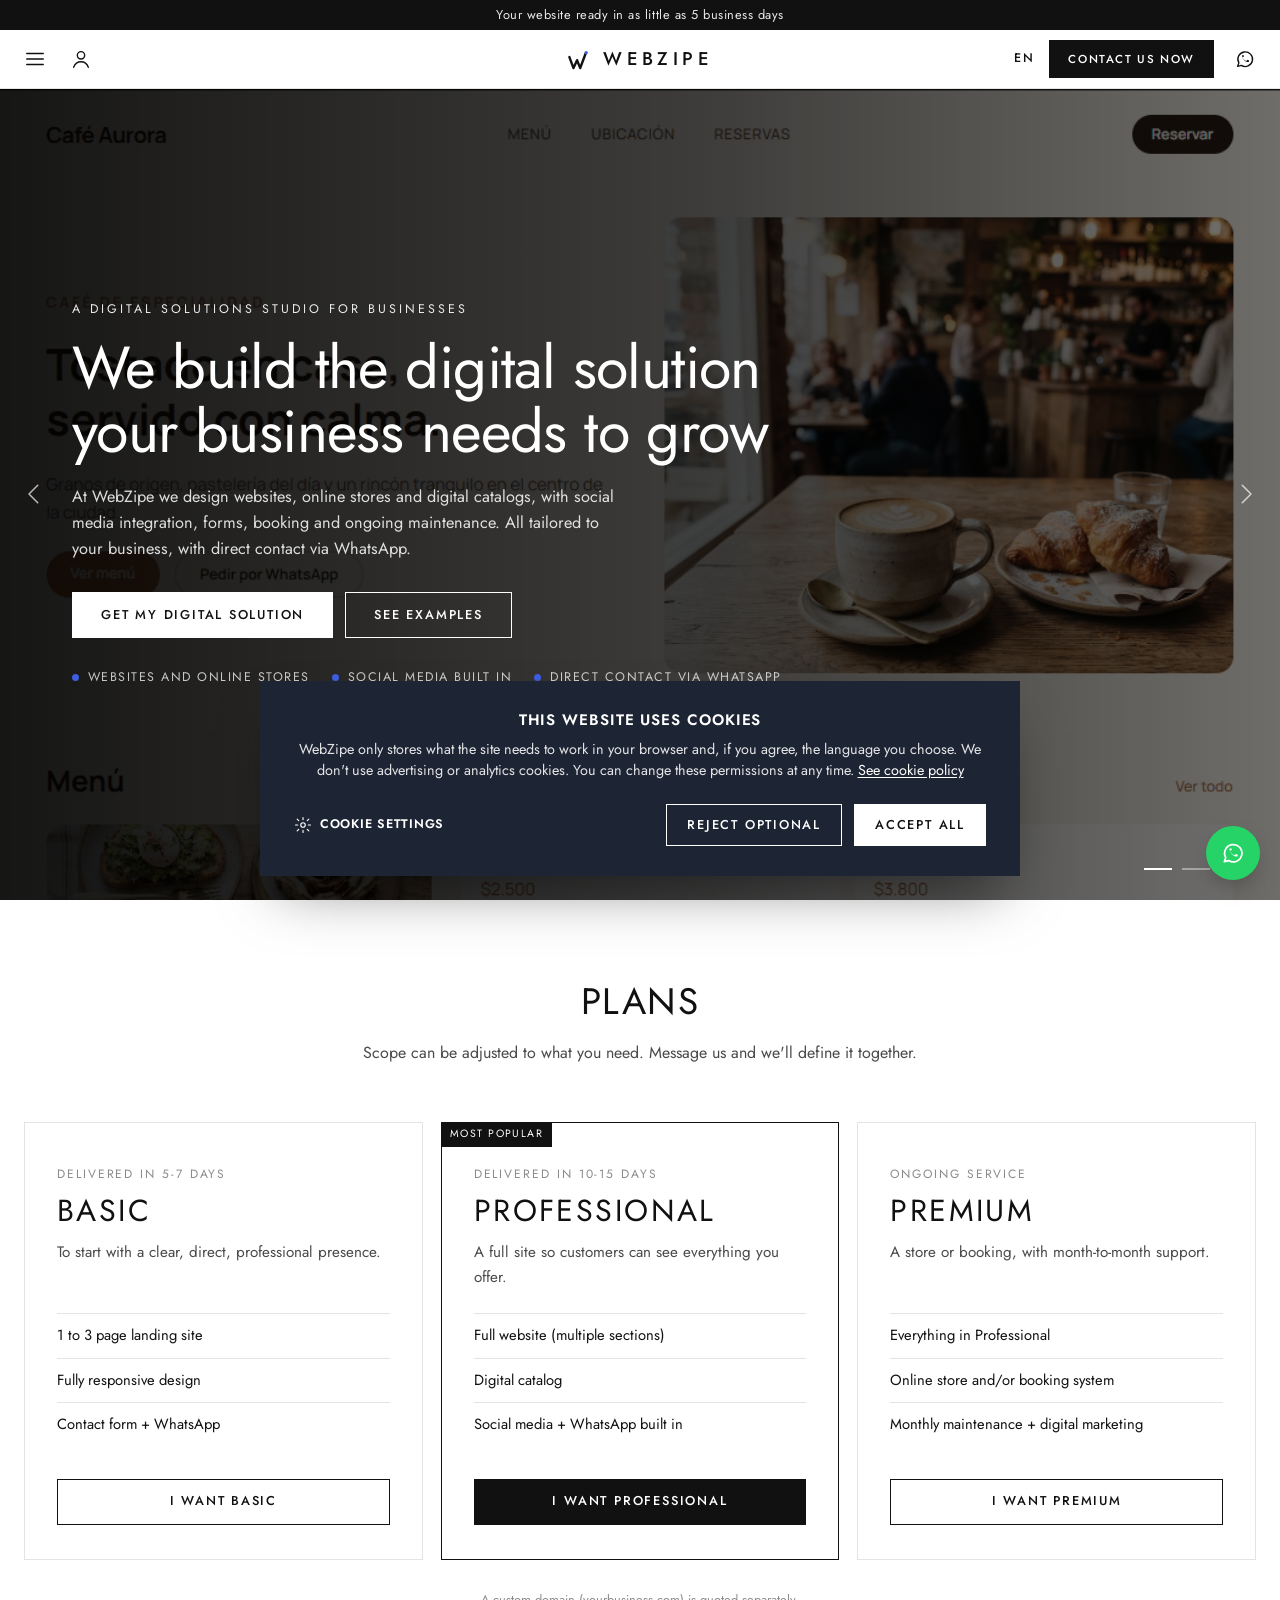
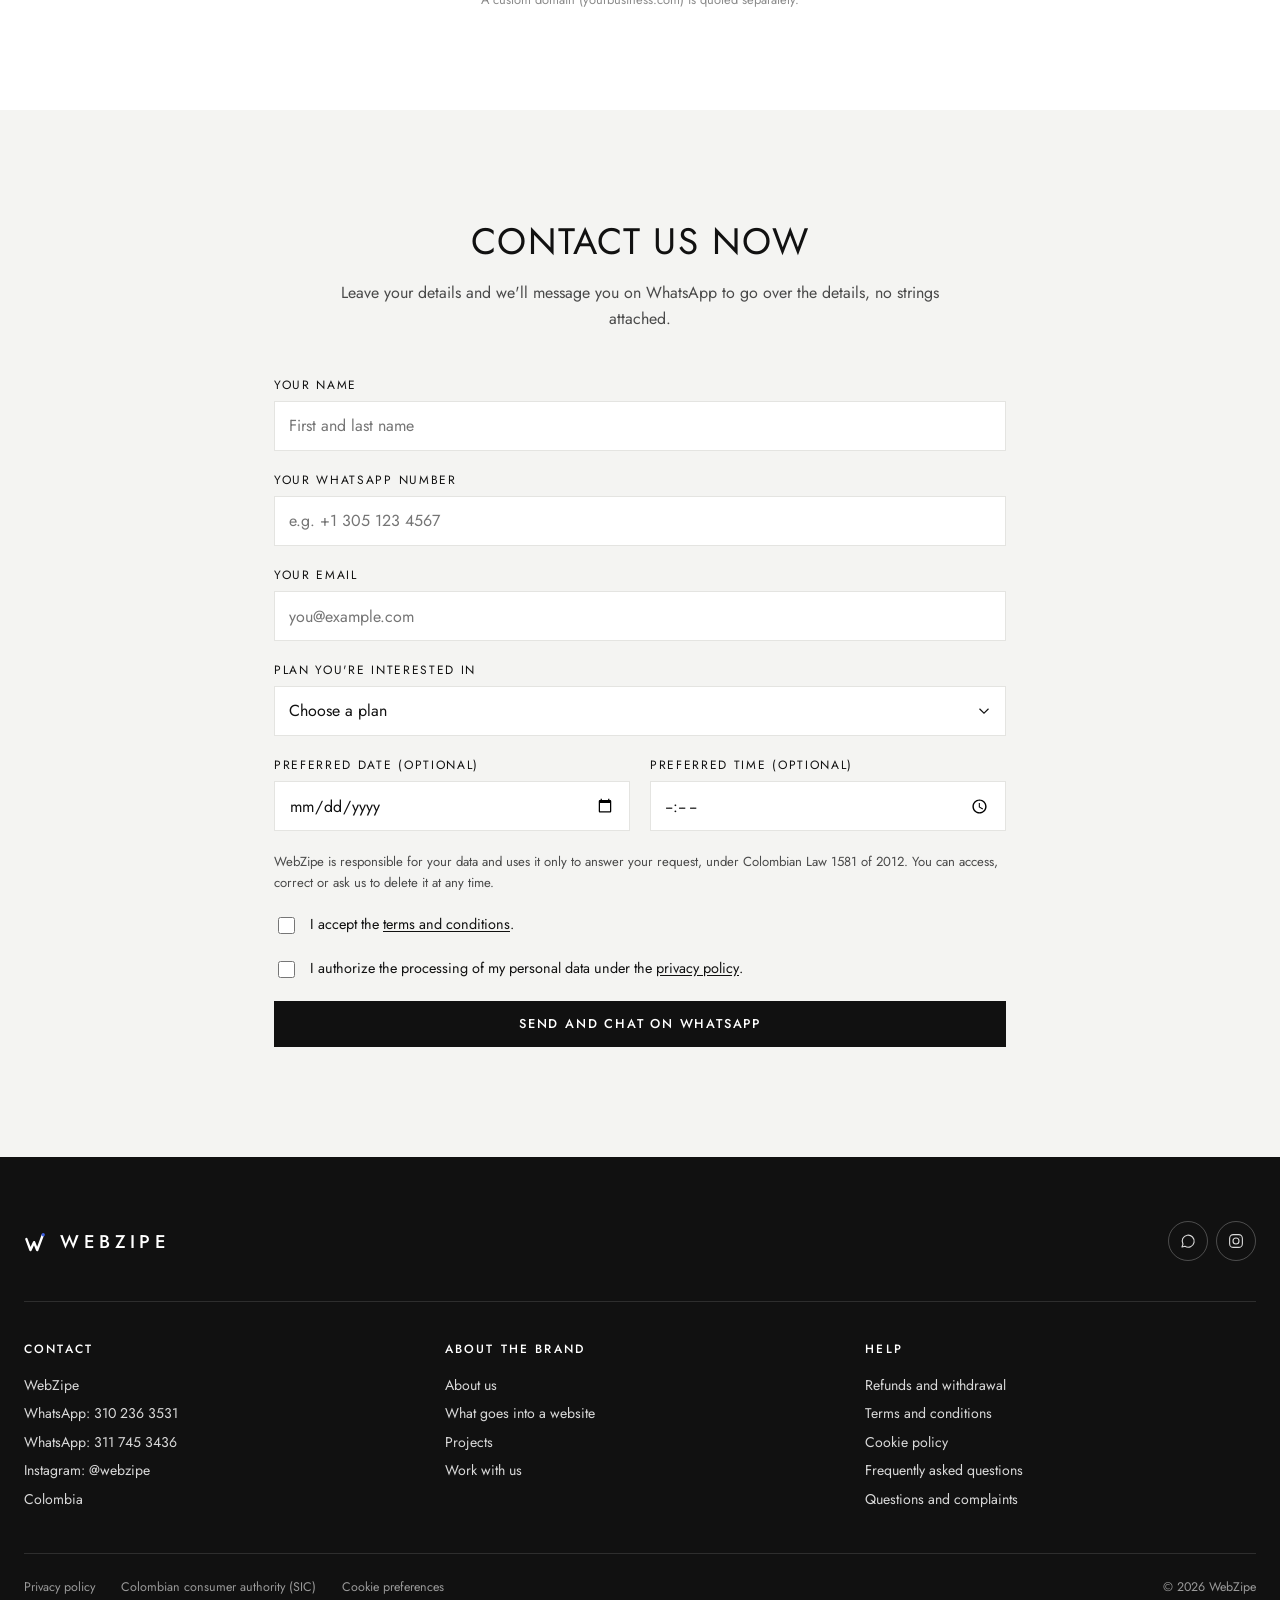
==== commit bcdb50fa: "Bienvenida con soluciones digitales y fotos de páginas antes de los planes Co-Authored-By: Claude Op" ====
--- a/index.html
+++ b/index.html
@@ -36,7 +36,7 @@
     </a>
   </div>
 
-  <a href="#planes" class="marca" aria-label="WebZipe, ir al inicio">
+  <a href="#inicio" class="marca" aria-label="WebZipe, ir al inicio">
     <svg class="marca-w" viewBox="0 0 100 100" aria-hidden="true"><path d="M10 42 L27 88 L42 55 L55 88 L78 26"/><circle cx="80" cy="24" r="7"/></svg>
     <span>WEBZIPE</span>
   </a>
@@ -84,10 +84,44 @@
 
 <main id="contenido">
 
+  <!-- Bienvenida -->
+  <section class="bienvenida" id="inicio" aria-label="Bienvenida">
+    <ul class="bienvenida-fotos" aria-hidden="true">
+      <li class="is-on"><img src="ejemplo-cafeteria.png" alt=""></li>
+      <li><img src="ejemplo-tienda.png" alt="" loading="lazy"></li>
+      <li><img src="ejemplo-profesional.png" alt="" loading="lazy"></li>
+    </ul>
+    <div class="bienvenida-texto">
+      <span class="etiqueta">Estudio de soluciones digitales para negocios</span>
+      <h1>Creamos la solución digital que tu negocio necesita para crecer</h1>
+      <p>En WebZipe diseñamos páginas web, tiendas virtuales y catálogos digitales, con integración a tus redes sociales, formularios, reservas y mantenimiento. Todo hecho a la medida de tu negocio, con contacto directo por WhatsApp.</p>
+      <div class="bienvenida-acciones">
+        <a href="#" class="btn btn-claro" data-wa="Hola, quiero una solución digital para mi negocio (página web, tienda virtual, etc.). ¿Me pueden enviar más información?" target="_blank" rel="noopener">Quiero mi solución digital</a>
+        <button type="button" class="btn btn-linea-clara" data-abrir="proyectos">Ver ejemplos</button>
+      </div>
+      <ul class="bienvenida-sellos">
+        <li>Páginas web y tiendas virtuales</li>
+        <li>Redes sociales integradas</li>
+        <li>Contacto directo por WhatsApp</li>
+      </ul>
+    </div>
+    <button type="button" class="bienvenida-flecha izq" data-paso="-1" aria-label="Anterior">
+      <svg viewBox="0 0 24 24" aria-hidden="true"><path d="M15 5l-7 7 7 7"/></svg>
+    </button>
+    <button type="button" class="bienvenida-flecha der" data-paso="1" aria-label="Siguiente">
+      <svg viewBox="0 0 24 24" aria-hidden="true"><path d="M9 5l7 7-7 7"/></svg>
+    </button>
+    <div class="bienvenida-puntos">
+      <button type="button" class="is-on" aria-label="Foto 1"></button>
+      <button type="button" aria-label="Foto 2"></button>
+      <button type="button" aria-label="Foto 3"></button>
+    </div>
+  </section>
+
   <!-- Planes -->
   <section class="planes" id="planes">
     <div class="envoltura">
-      <h1 class="titulo-seccion">Planes</h1>
+      <h2 class="titulo-seccion">Planes</h2>
       <p class="entrada">El alcance se puede ajustar a lo que necesites. Escríbenos y lo definimos juntos.</p>
       <div class="planes-grid">
         <article class="plan">
@@ -187,7 +221,7 @@
 <!-- Pie de página -->
 <footer class="pie">
   <div class="pie-marca">
-    <a href="#planes" class="marca marca-pie" aria-label="WebZipe, ir al inicio">
+    <a href="#inicio" class="marca marca-pie" aria-label="WebZipe, ir al inicio">
       <svg class="marca-w" viewBox="0 0 100 100" aria-hidden="true"><path d="M10 42 L27 88 L42 55 L55 88 L78 26"/><circle cx="80" cy="24" r="7"/></svg>
       <span>WEBZIPE</span>
     </a>
--- a/assets/css/estilos.css
+++ b/assets/css/estilos.css
@@ -168,6 +168,38 @@
   display:block;padding:7px 0;font-size:.85rem;text-transform:lowercase;letter-spacing:.06em;color:var(--tinta-suave);text-align:left;
 }
 .menu-secundario a:hover,.menu-secundario button:hover{color:var(--tinta)}
+
+/* ---------- Bienvenida ---------- */
+.bienvenida{position:relative;height:calc(100svh - var(--alto-anuncio) - var(--alto-cab));min-height:560px;max-height:860px;overflow:hidden;background:#0d0d0d;color:#fff}
+.bienvenida-fotos,.bienvenida-fotos li{position:absolute;inset:0}
+.bienvenida-fotos li{opacity:0;transition:opacity 1s var(--suave)}
+.bienvenida-fotos li.is-on{opacity:1}
+.bienvenida-fotos img{width:100%;height:100%;object-fit:cover;object-position:center top;filter:brightness(.5) saturate(.85);transform:scale(1.05);transition:transform 7s linear}
+.bienvenida-fotos li.is-on img{transform:scale(1)}
+.bienvenida::after{
+  content:"";position:absolute;inset:0;pointer-events:none;
+  background:linear-gradient(90deg,rgba(0,0,0,.82) 0%,rgba(0,0,0,.5) 55%,rgba(0,0,0,.1) 100%);
+}
+.bienvenida-texto{
+  position:relative;z-index:2;height:100%;max-width:var(--ancho);margin:0 auto;padding:0 72px;
+  display:flex;flex-direction:column;justify-content:center;
+}
+.etiqueta{display:block;font-size:.78rem;letter-spacing:.24em;text-transform:uppercase;margin-bottom:16px;opacity:.9}
+.bienvenida-texto h1{max-width:700px;font-size:clamp(2.1rem,1.3rem + 3vw,3.7rem);font-weight:400;line-height:1.08;letter-spacing:-.01em}
+.bienvenida-texto > p{max-width:560px;margin-top:20px;color:rgba(255,255,255,.85);font-size:1.02rem}
+.bienvenida-acciones{display:flex;flex-wrap:wrap;gap:12px;margin-top:30px}
+.bienvenida-sellos{display:flex;flex-wrap:wrap;gap:8px 22px;margin-top:30px;font-size:.78rem;letter-spacing:.12em;text-transform:uppercase;color:rgba(255,255,255,.75)}
+.bienvenida-sellos li{position:relative;padding-left:16px}
+.bienvenida-sellos li::before{content:"";position:absolute;left:0;top:50%;width:7px;height:7px;margin-top:-4px;border-radius:50%;background:var(--azul)}
+.bienvenida-flecha{position:absolute;z-index:3;top:50%;transform:translateY(-50%);width:48px;height:48px;display:grid;place-items:center;color:#fff;opacity:.7}
+.bienvenida-flecha:hover{opacity:1}
+.bienvenida-flecha.izq{left:10px}
+.bienvenida-flecha.der{right:10px}
+.bienvenida-flecha svg{width:30px;height:30px;stroke-width:1.2}
+.bienvenida-puntos{position:absolute;z-index:3;right:32px;bottom:30px;display:flex;gap:10px}
+.bienvenida-puntos button{width:28px;height:2px;background:rgba(255,255,255,.4);transition:background .3s}
+.bienvenida-puntos button.is-on{background:#fff}
+.bienvenida-puntos button::before{content:"";display:block;height:20px;margin-top:-9px}
 
 /* ---------- Tarjetas de proyecto ---------- */
 .producto a{display:block}
@@ -444,6 +476,11 @@
   .cab-izq a.icono-btn{display:none}
   .galeria{grid-template-columns:repeat(2,1fr);gap:22px 10px}
   .btn-cab{display:none}
+  .bienvenida{height:auto;min-height:calc(100svh - var(--alto-anuncio) - var(--alto-cab));max-height:none}
+  .bienvenida-texto{padding:56px 22px 80px}
+  .bienvenida-flecha{display:none}
+  .bienvenida-puntos{left:22px;right:auto;bottom:26px}
+  .bienvenida-acciones .btn{flex:1 1 100%}
   .letrero-ancho{width:100%;max-height:100%;height:100%;max-width:none;margin:0}
   .letrero-ancho .letrero-caja{height:100%;max-height:100%;padding-top:22px}
   .letrero-ancho .letrero-caja > h2{padding:0 60px 14px 20px;font-size:1.05rem}
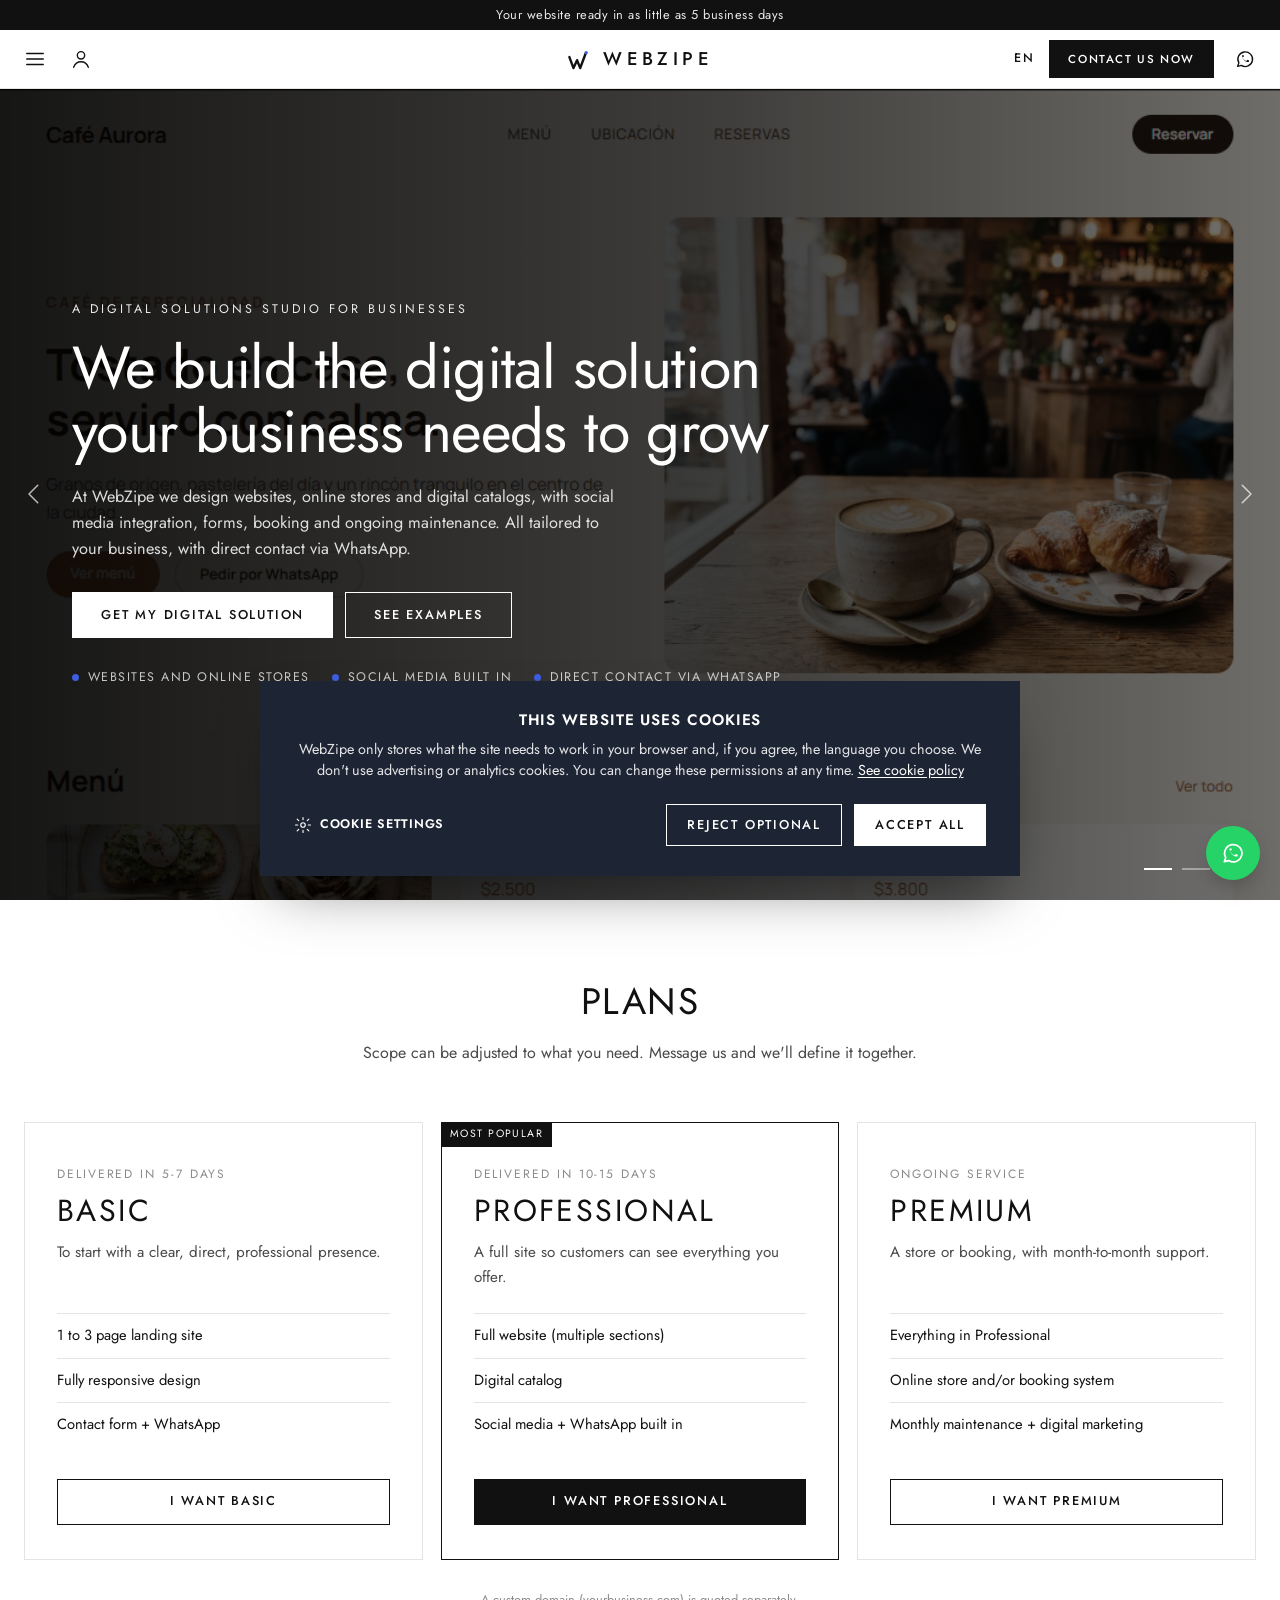
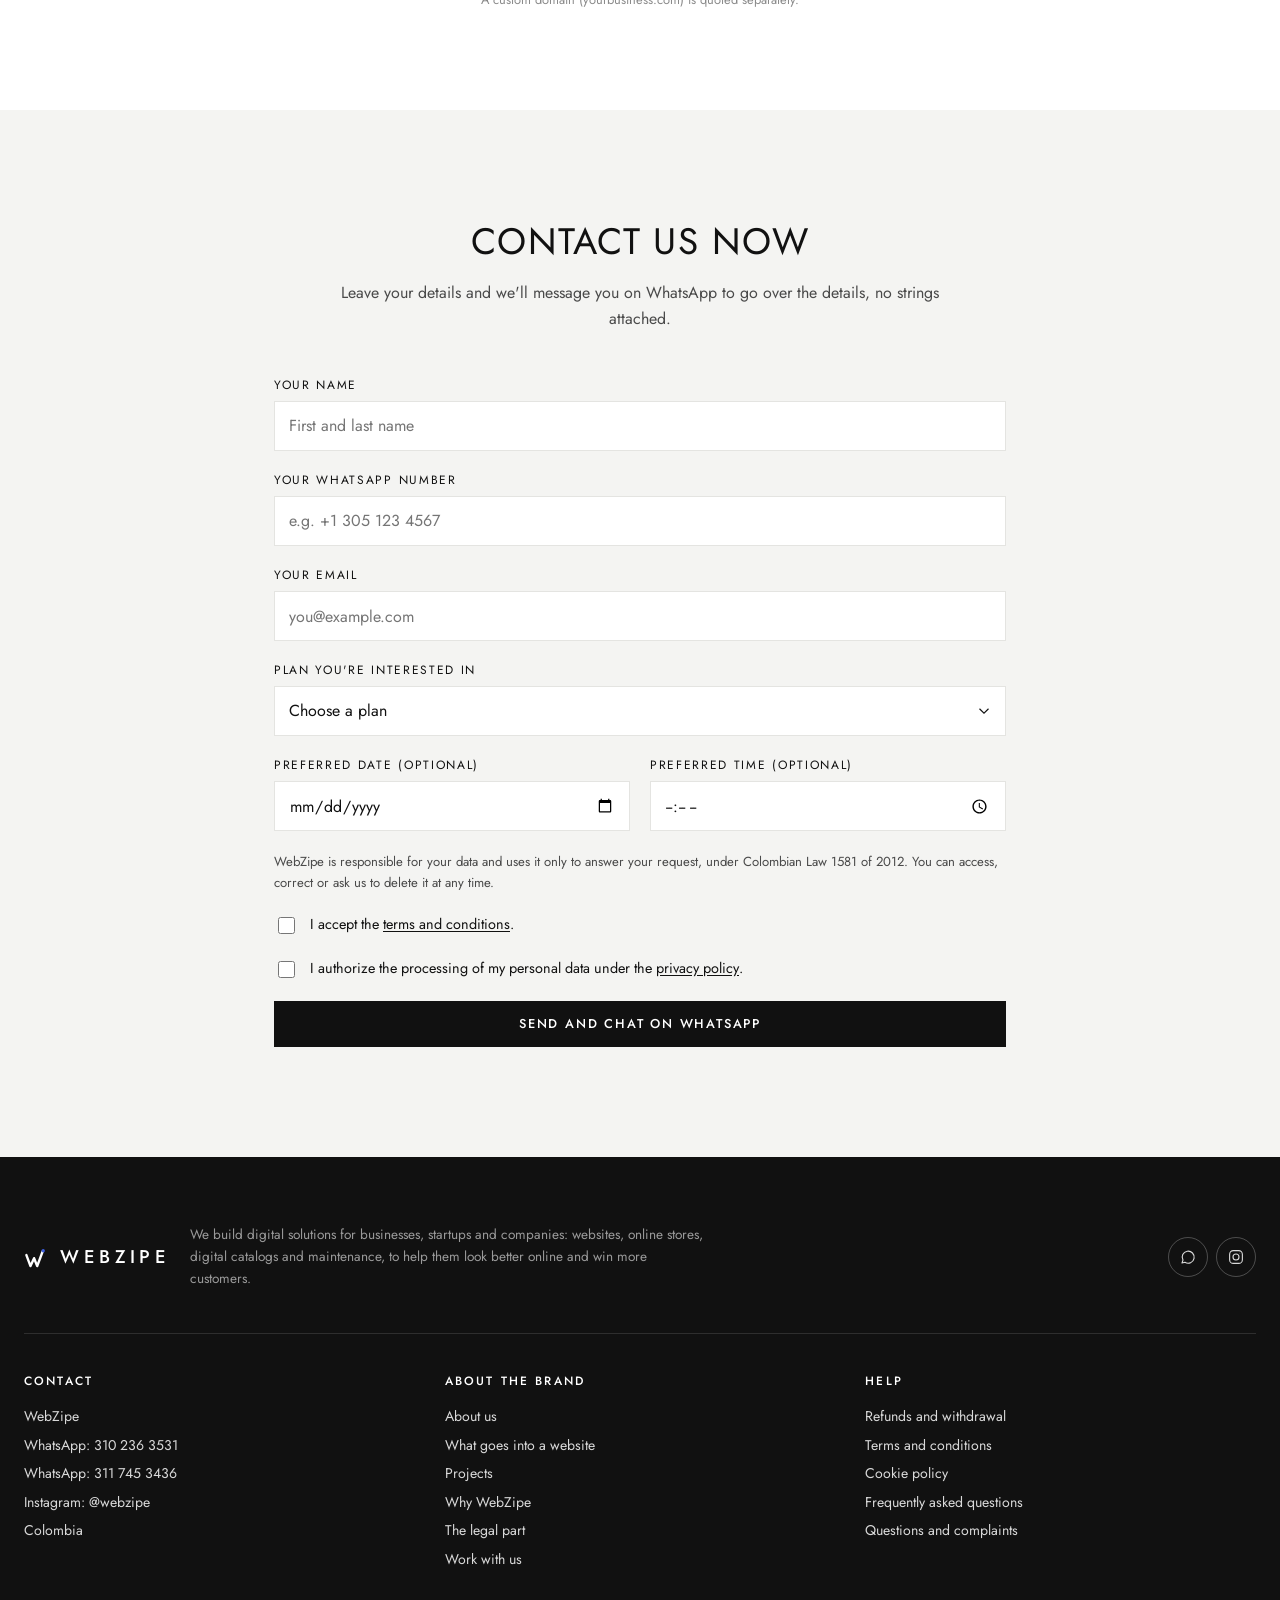
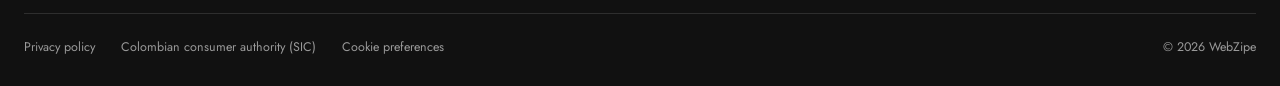
==== commit e67877f5: "Toda la información de la página anterior queda en los letreros del menú - Proyectos: ejemplos por t" ====
--- a/index.html
+++ b/index.html
@@ -10,7 +10,7 @@
 <link rel="preconnect" href="https://fonts.googleapis.com">
 <link rel="preconnect" href="https://fonts.gstatic.com" crossorigin>
 <link href="https://fonts.googleapis.com/css2?family=Jost:wght@300;400;500;600&display=swap" rel="stylesheet">
-<link rel="stylesheet" href="assets/css/estilos.css">
+<link rel="stylesheet" href="assets/css/estilos.css?v=10">
 <script>(function(){var K="wz-consent",V="1.1";window.wzConsentVersion=V;window.wzConsentRead=function(){try{var v=JSON.parse(localStorage.getItem(K));if(v&&v.v===V&&v.ts&&Date.now()-v.ts<31536000000)return v;}catch(e){}return null};window.wzPrefs=function(){var c=window.wzConsentRead();return !!(c&&c.prefs)};})();</script>
 </head>
 <body>
@@ -71,7 +71,9 @@
     <li><button type="button" data-abrir="tiendas">Tiendas en línea</button></li>
     <li><a href="#planes">Planes</a></li>
     <li><button type="button" data-abrir="servicios">Servicios</button></li>
+    <li><button type="button" data-abrir="beneficios">Por qué WebZipe</button></li>
     <li><button type="button" data-abrir="detras">Lo que hay detrás de una página web</button></li>
+    <li><button type="button" data-abrir="parte-legal">La parte legal</button></li>
     <li><a href="#contacto" class="menu-contacto">Contáctanos ahora</a></li>
   </ul>
   <ul class="menu-secundario">
@@ -87,9 +89,9 @@
   <!-- Bienvenida -->
   <section class="bienvenida" id="inicio" aria-label="Bienvenida">
     <ul class="bienvenida-fotos" aria-hidden="true">
-      <li class="is-on"><img src="ejemplo-cafeteria.png" alt=""></li>
-      <li><img src="ejemplo-tienda.png" alt="" loading="lazy"></li>
-      <li><img src="ejemplo-profesional.png" alt="" loading="lazy"></li>
+      <li class="is-on"><picture><source media="(max-width: 600px)" srcset="cafeteria-celular.png"><img src="ejemplo-cafeteria.png" alt=""></picture></li>
+      <li><picture><source media="(max-width: 600px)" srcset="tienda-celular.png"><img src="ejemplo-tienda.png" alt="" loading="lazy"></picture></li>
+      <li><picture><source media="(max-width: 600px)" srcset="dispositivo-celular.png"><img src="ejemplo-profesional.png" alt="" loading="lazy"></picture></li>
     </ul>
     <div class="bienvenida-texto">
       <span class="etiqueta">Estudio de soluciones digitales para negocios</span>
@@ -225,6 +227,7 @@
       <svg class="marca-w" viewBox="0 0 100 100" aria-hidden="true"><path d="M10 42 L27 88 L42 55 L55 88 L78 26"/><circle cx="80" cy="24" r="7"/></svg>
       <span>WEBZIPE</span>
     </a>
+    <p class="pie-desc">Creamos soluciones digitales para negocios, emprendimientos y empresas: páginas web, tiendas virtuales, catálogos digitales y mantenimiento, para verse mejor en Internet y conseguir más clientes.</p>
     <div class="redes">
       <a href="#" data-wa="Hola, vengo de la página de WebZipe." target="_blank" rel="noopener" aria-label="WhatsApp">
         <svg viewBox="0 0 24 24" aria-hidden="true"><path d="M4 20l1.3-3.8A8 8 0 1 1 8 19z"/></svg>
@@ -250,6 +253,8 @@
         <li><button type="button" data-abrir="nosotros">Sobre nosotros</button></li>
         <li><button type="button" data-abrir="detras">Lo que hay detrás de una página web</button></li>
         <li><button type="button" data-abrir="proyectos">Proyectos</button></li>
+        <li><button type="button" data-abrir="beneficios">Por qué WebZipe</button></li>
+        <li><button type="button" data-abrir="parte-legal">La parte legal</button></li>
         <li><button type="button" data-abrir="trabaja">Trabaja aquí</button></li>
       </ul>
     </div>
@@ -287,12 +292,41 @@
     </button>
     <h2 id="t-proyectos">Proyectos</h2>
     <div class="letrero-cuerpo">
+      <h3 class="sub-titulo primero">Así de bien podría verse tu página web</h3>
+      <p class="nota-fina">Estos son ejemplos conceptuales que muestran posibilidades de diseño para distintos tipos de negocio, no proyectos reales de clientes de WebZipe.</p>
+      <div class="conceptos">
+        <article class="concepto">
+          <img src="ejemplo-cafeteria.png" alt="Ejemplo conceptual de página para un café" loading="lazy">
+          <span class="sello">Ejemplo conceptual</span>
+          <h4>Restaurantes y cafés</h4>
+          <p>Menú visual, ubicación y reservas o pedidos directos por WhatsApp. Una página que abre el apetito antes de que el cliente llegue.</p>
+          <a href="#" class="enlace-mayus" data-wa="Hola, vi los ejemplos de páginas y quiero algo así para mi negocio." target="_blank" rel="noopener">Quiero algo así</a>
+        </article>
+        <article class="concepto">
+          <img src="ejemplo-tienda.png" alt="Ejemplo conceptual de tienda en línea" loading="lazy">
+          <span class="sello">Ejemplo conceptual</span>
+          <h4>Tiendas y emprendimientos</h4>
+          <p>Catálogo de productos claro, con botón de compra o consulta directa. Ideal para vender sin depender solo de las redes.</p>
+          <a href="#" class="enlace-mayus" data-wa="Hola, vi los ejemplos de páginas y quiero algo así para mi negocio." target="_blank" rel="noopener">Quiero algo así</a>
+        </article>
+        <article class="concepto">
+          <img src="ejemplo-profesional.png" alt="Ejemplo conceptual de página para una abogada" loading="lazy">
+          <span class="sello">Ejemplo conceptual</span>
+          <h4>Profesionales y servicios</h4>
+          <p>Presentación de servicios, experiencia y forma de agendar una cita o consulta. Transmite confianza desde el primer segundo.</p>
+          <a href="#" class="enlace-mayus" data-wa="Hola, vi los ejemplos de páginas y quiero algo así para mi negocio." target="_blank" rel="noopener">Quiero algo así</a>
+        </article>
+      </div>
+
+      <h3 class="sub-titulo">Mira algunas páginas que hemos creado</h3>
+      <p class="nota-fina">Estos son enlaces reales a páginas de prueba. Haz clic en cada una para verla en vivo.</p>
       <ul class="galeria" id="galeria">
         <li class="producto">
           <a href="https://webzipe7-byte.github.io/prueba-ropa-" target="_blank" rel="noopener">
             <div class="producto-foto"><span class="sello">Nuevo</span><iframe data-src="https://webzipe7-byte.github.io/prueba-ropa-" title="Catálogo de ropa" loading="lazy" scrolling="no" tabindex="-1" aria-hidden="true"></iframe></div>
             <span class="producto-tipo">Catálogo de ropa</span>
             <span class="producto-nombre">Pedidos por WhatsApp</span>
+            <span class="producto-desc">Catálogo de modelos de ropa con precios y botón de "Pedir ahora" para cada prenda.</span>
           </a>
         </li>
         <li class="producto">
@@ -300,6 +334,7 @@
             <div class="producto-foto"><span class="sello">Nuevo</span><iframe data-src="https://webzipe7-byte.github.io/prueba-webzipe-profesionales-/" title="Javier Restrepo, abogado de familia" loading="lazy" scrolling="no" tabindex="-1" aria-hidden="true"></iframe></div>
             <span class="producto-tipo">Abogado de familia</span>
             <span class="producto-nombre">Javier Restrepo</span>
+            <span class="producto-desc">Página para un profesional independiente: "Defendemos lo que más importa: tu familia". Incluye áreas de práctica, experiencia y consulta gratuita por WhatsApp.</span>
           </a>
         </li>
         <li class="producto">
@@ -307,6 +342,7 @@
             <div class="producto-foto"><span class="sello">Nuevo</span><iframe data-src="https://webzipe7-byte.github.io/prueba-webzipe-restaurante/" title="El Buen Sazón, restaurante" loading="lazy" scrolling="no" tabindex="-1" aria-hidden="true"></iframe></div>
             <span class="producto-tipo">Restaurante</span>
             <span class="producto-nombre">El Buen Sazón</span>
+            <span class="producto-desc">Página de restaurante con menú, pedidos en mesa y domicilios, con envío del pedido directo por WhatsApp.</span>
           </a>
         </li>
         <li class="producto">
@@ -314,6 +350,7 @@
             <div class="producto-foto"><span class="sello">Nuevo</span><iframe data-src="https://webzipe7-byte.github.io/prueba-tiendas-digitales-webzipe/" title="ToyLandia, juguetería" loading="lazy" scrolling="no" tabindex="-1" aria-hidden="true"></iframe></div>
             <span class="producto-tipo">Tienda en línea</span>
             <span class="producto-nombre">ToyLandia</span>
+            <span class="producto-desc">Tienda digital de juguetes con catálogo de productos y botón de "Pide ya" para cada uno.</span>
           </a>
         </li>
         <li class="producto">
@@ -321,6 +358,7 @@
             <div class="producto-foto"><iframe data-src="https://webzipe7-byte.github.io/prueba-barberia-/Casa-Navaja-Barbershop.html" title="Casa Navaja Barbershop" loading="lazy" scrolling="no" tabindex="-1" aria-hidden="true"></iframe></div>
             <span class="producto-tipo">Barbería</span>
             <span class="producto-nombre">Casa Navaja</span>
+            <span class="producto-desc">Página de barbería con carta de servicios y precios, galería de trabajos, equipo de barberos, reseñas y botón de "Reservar" en cada servicio.</span>
           </a>
         </li>
         <li class="producto">
@@ -328,6 +366,7 @@
             <div class="producto-foto"><iframe data-src="barberia-clasica/" title="Barbería Clásica" loading="lazy" scrolling="no" tabindex="-1" aria-hidden="true"></iframe></div>
             <span class="producto-tipo">Barbería con reservas</span>
             <span class="producto-nombre">Barbería Clásica</span>
+            <span class="producto-desc">Página de barbería con servicios y precios, sección "Nosotros", formulario para reservar cita y página de reseñas donde los clientes dejan su opinión.</span>
           </a>
         </li>
         <li class="producto">
@@ -335,10 +374,10 @@
             <div class="producto-foto"><iframe data-src="https://webzipe7-byte.github.io/asesores-financieros/" title="Tu Futuro, asesoría financiera" loading="lazy" scrolling="no" tabindex="-1" aria-hidden="true"></iframe></div>
             <span class="producto-tipo">Asesoría financiera</span>
             <span class="producto-nombre">Tu Futuro</span>
+            <span class="producto-desc">Página de asesoría financiera con servicios, beneficios y un formulario de contacto para solicitar una asesoría sin compromiso.</span>
           </a>
         </li>
       </ul>
-      <p class="nota-fina">Páginas de muestra hechas por WebZipe. Tócalas para verlas en vivo.</p>
     </div>
   </div>
 </dialog>
@@ -393,23 +432,27 @@
   <section class="cambio">
     <div class="envoltura">
       <h2 class="titulo-seccion">Tener redes sociales ya no es suficiente</h2>
-      <p class="entrada">Muchos negocios manejan Instagram o Facebook, pero no tienen un sitio propio donde sus clientes conozcan a fondo lo que venden.</p>
+      <p class="entrada">Hoy a muchos negocios les interesa tener presencia en Internet, pero no siempre saben cómo lograrlo: manejan Instagram o Facebook, pero no tienen un sitio propio, una tienda virtual o un catálogo donde sus clientes conozcan a fondo sus servicios y productos.</p>
       <div class="cambio-columnas">
         <div>
           <h3>Sin página web</h3>
+          <p class="cambio-sub">Lo que suele pasar</p>
           <ul>
             <li>Tus clientes buscan información y solo encuentran una bio de Instagram.</li>
             <li>Tu negocio depende por completo del alcance de un algoritmo que no controlas.</li>
             <li>No hay un lugar claro para mostrar todos tus servicios o productos.</li>
             <li>La imagen del negocio se siente menos profesional frente a la competencia.</li>
+            <li>No existe un espacio propio en Internet que represente al negocio.</li>
           </ul>
         </div>
         <div class="con">
           <h3>Con WebZipe</h3>
+          <p class="cambio-sub">Lo que cambia con una página web</p>
           <ul>
             <li>Presentas tus servicios y productos de forma clara y ordenada.</li>
             <li>Facilitas el contacto con botones directos a WhatsApp.</li>
             <li>Proyectas una imagen mucho más profesional y confiable.</li>
+            <li>Estás disponible para tus clientes a cualquier hora, todos los días.</li>
             <li>Tienes un espacio propio en Internet que no depende de ningún algoritmo.</li>
           </ul>
         </div>
@@ -454,32 +497,39 @@
     <div class="letrero-cuerpo">
   <section class="servicios">
     <div class="envoltura">
+      <p class="entrada izq">No solo hacemos páginas web: te ayudamos a resolver lo que tu negocio necesita para tener presencia en Internet, mostrar tus productos o servicios y conseguir más clientes.</p>
       <ol class="lista-servicios">
         <li>
           <h3>Páginas web a la medida</h3>
-          <p>Diseños modernos y originales, adaptados a la identidad visual y el tono de cada negocio.</p>
+          <p>Diseños modernos y originales, adaptados a la identidad visual y el tono de cada negocio. Nada de plantillas repetidas.</p>
         </li>
         <li>
           <h3>Tiendas virtuales y catálogos digitales</h3>
-          <p>Muestra y vende tus productos con un catálogo digital o una tienda virtual completa.</p>
+          <p>Muestra y vende tus productos con un catálogo digital o una tienda virtual completa, sin depender solo de las redes sociales.</p>
         </li>
         <li>
           <h3>WhatsApp y redes sociales</h3>
-          <p>Botones de contacto directo a WhatsApp y enlaces a tus redes, para que te escriban en un clic.</p>
+          <p>Botones de contacto directo a WhatsApp y enlaces a tus redes sociales, para que tus clientes te escriban en un clic desde cualquier sección.</p>
         </li>
         <li>
           <h3>Formularios y reservas</h3>
-          <p>Formularios de contacto y sistemas para agendar citas, directamente desde tu página.</p>
+          <p>Formularios de contacto y sistemas de reservas o agendamiento de citas, directamente desde tu página.</p>
         </li>
         <li>
           <h3>Mantenimiento y marketing digital</h3>
-          <p>Actualizamos tu página, te acompañamos después de la entrega y sumamos estrategias de marketing digital.</p>
+          <p>Actualizamos tu página, te acompañamos después de la entrega y lo complementamos poco a poco con estrategias de marketing digital.</p>
         </li>
         <li>
           <h3>Código QR de tu página</h3>
           <p>Convertimos tu página en un código QR para tus volantes, tu mostrador o tu tarjeta.</p>
         </li>
       </ol>
+      <div class="llamado">
+        <span class="etiqueta">Empecemos hoy</span>
+        <h3>¿Listo para llevar tu negocio a Internet?</h3>
+        <p>Cuéntanos sobre tu negocio por WhatsApp y te ayudamos a definir qué necesitas: página web, tienda virtual, catálogo digital o mantenimiento. Sin compromisos, directo y sin vueltas.</p>
+        <a href="#" class="btn btn-claro" data-wa="Hola, quiero crear una solución digital para mi negocio." target="_blank" rel="noopener">Crear mi solución digital</a>
+      </div>
     </div>
   </section>
     </div>
@@ -558,6 +608,80 @@
       </div>
     </div>
   </section>
+    </div>
+  </div>
+</dialog>
+
+<dialog class="letrero letrero-ancho" id="letrero-beneficios" aria-labelledby="t-beneficios">
+  <div class="letrero-caja">
+    <button type="button" class="icono-btn letrero-cerrar" data-cerrar aria-label="Cerrar">
+      <svg viewBox="0 0 24 24" aria-hidden="true"><path d="M5 5l14 14M19 5L5 19"/></svg>
+    </button>
+    <h2 id="t-beneficios">Por qué WebZipe</h2>
+    <div class="letrero-cuerpo">
+      <h3 class="sub-titulo primero">Un estudio que empieza contigo, no con un catálogo de plantillas</h3>
+      <p class="entrada izq">No solo te entregamos una página: te asesoramos sobre qué necesita tu negocio (página web, tienda virtual, catálogo, formularios o reservas) para verse profesional en Internet y conseguir más clientes.</p>
+      <ol class="lista-servicios beneficios">
+        <li>
+          <h3>Diseño moderno, hecho a la medida de tu negocio</h3>
+          <p>Nada de plantillas genéricas reutilizadas. Cada página se diseña pensando en la identidad, el tono y los objetivos de tu negocio.</p>
+        </li>
+        <li>
+          <h3>Perfecta en cualquier pantalla</h3>
+          <p>La mayoría de tus clientes te buscará desde el teléfono. Tu página se ve y funciona igual de bien en celular, tablet y computador.</p>
+        </li>
+        <li>
+          <h3>Pensada para convertir visitas en clientes</h3>
+          <p>Cada sección, botón y texto está diseñado con un propósito: guiar al visitante hasta que te escribe.</p>
+        </li>
+        <li>
+          <h3>Contacto directo por WhatsApp</h3>
+          <p>Botones estratégicos en cada sección para que tus clientes te escriban en un solo clic, sin formularios largos.</p>
+        </li>
+        <li>
+          <h3>Tu presencia trabaja 24/7</h3>
+          <p>Tu página muestra lo que ofreces a cualquier hora, incluso cuando tú no estás disponible para responder.</p>
+        </li>
+        <li class="beneficio-nota">
+          <h3>Estudio joven</h3>
+          <p>Cada proyecto recibe toda nuestra atención: sin cadenas de producción ni listas de espera. Trabajas directo con la persona que diseña tu página.</p>
+        </li>
+      </ol>
+    </div>
+  </div>
+</dialog>
+<dialog class="letrero letrero-ancho" id="letrero-parte-legal" aria-labelledby="t-parte-legal">
+  <div class="letrero-caja">
+    <button type="button" class="icono-btn letrero-cerrar" data-cerrar aria-label="Cerrar">
+      <svg viewBox="0 0 24 24" aria-hidden="true"><path d="M5 5l14 14M19 5L5 19"/></svg>
+    </button>
+    <h2 id="t-parte-legal">La parte legal</h2>
+    <div class="letrero-cuerpo">
+      <h3 class="sub-titulo primero">No quiero que mi sitio web sea demandado</h3>
+      <p class="entrada izq">Esto es lo que un abogado de startups le pediría a la IA al crear una página. Todas las semanas ve fundadores que montan su plataforma en una tarde y se olvidan de la parte legal, que es justo la que después sale cara. En WebZipe lo tenemos en cuenta en cada página que entregamos.</p>
+      <ol class="lista-legal">
+        <li>Añade términos y condiciones.</li>
+        <li>Añade una política de privacidad.</li>
+        <li>Añade una política de cookies y revisa si necesito pedir consentimiento para usarlas.</li>
+        <li><strong>En cada formulario, dos casillas separadas.</strong> Una para términos y condiciones, otra para la política de privacidad. Nada de un solo chulito para todo. Ponle un link al lado del checkbox para que pueda acceder a ambos documentos.</li>
+        <li><strong>Guarda un registro de cuándo y cómo cada persona aceptó.</strong> Que sea trazable cuando la SIC me venga a preguntar.</li>
+        <li>Añade una política de reembolso.</li>
+        <li>Pide al usuario y usa solo los datos que de verdad necesito.</li>
+        <li>Verifica que tengo los derechos de cada imagen usada en la página.</li>
+        <li>Revisa las leyes locales que aplican y asegúrate de que mi página las cumpla.</li>
+      </ol>
+      <div class="legal-destacados">
+        <div>
+          <span class="etiqueta">Ojo con el 5</span>
+          <p>Es el que casi todo el mundo se salta. En Colombia no basta con que la persona haya dicho que sí: tienes que poder probarlo. Sin registro, es como si nunca te hubieran autorizado.</p>
+        </div>
+        <div>
+          <span class="etiqueta">Y el 6</span>
+          <p>Si vendes en línea, tu cliente tiene derecho a retractarse dentro de los <strong>5 días hábiles</strong> siguientes a la compra. Eso no lo decides tú, lo dice la ley.</p>
+        </div>
+      </div>
+      <p class="entrada izq">La IA puede armar todo esto en minutos, pero no sabe qué datos recoge tu página, a quién le vendes ni qué le prometiste a tu cliente. Eso nos lo cuentas tú y lo dejamos listo.</p>
+      <p class="nota-fina">Basado en un video de @cami.el.abogado en TikTok.</p>
     </div>
   </div>
 </dialog>
@@ -811,7 +935,7 @@
   </div>
 </div>
 
-<script src="assets/js/idiomas.js"></script>
-<script src="assets/js/main.js"></script>
+<script src="assets/js/idiomas.js?v=10"></script>
+<script src="assets/js/main.js?v=10"></script>
 </body>
 </html>
--- a/assets/css/estilos.css
+++ b/assets/css/estilos.css
@@ -174,6 +174,7 @@
 .bienvenida-fotos,.bienvenida-fotos li{position:absolute;inset:0}
 .bienvenida-fotos li{opacity:0;transition:opacity 1s var(--suave)}
 .bienvenida-fotos li.is-on{opacity:1}
+.bienvenida-fotos picture{display:block;width:100%;height:100%}
 .bienvenida-fotos img{width:100%;height:100%;object-fit:cover;object-position:center top;filter:brightness(.5) saturate(.85);transform:scale(1.05);transition:transform 7s linear}
 .bienvenida-fotos li.is-on img{transform:scale(1)}
 .bienvenida::after{
@@ -370,6 +371,32 @@
 }
 .flotante:hover{transform:translateY(-3px)}
 .flotante svg{width:26px;height:26px;stroke-width:1.6}
+
+/* ---------- Contenido extra de los letreros ---------- */
+.sub-titulo{font-size:1.05rem;font-weight:500;letter-spacing:.12em;text-transform:uppercase;margin:48px 0 6px}
+.sub-titulo.primero{margin-top:0}
+.entrada.izq{text-align:left;margin:10px 0 28px;max-width:760px}
+.conceptos{display:grid;grid-template-columns:repeat(3,1fr);gap:18px;margin-top:22px}
+.concepto{position:relative;border:1px solid var(--linea);padding:0 0 22px}
+.concepto img{width:100%;aspect-ratio:16/10;object-fit:cover;object-position:left top;border-bottom:1px solid var(--linea)}
+.concepto h4,.concepto p,.concepto .enlace-mayus{margin-left:20px;margin-right:20px}
+.concepto h4{font-size:.95rem;font-weight:500;letter-spacing:.08em;text-transform:uppercase;margin-top:18px}
+.concepto p{font-size:.92rem;color:var(--tinta-suave);margin-top:6px;margin-bottom:16px}
+.galeria{margin-top:22px}
+.producto-desc{display:block;margin-top:4px;font-size:.82rem;line-height:1.45;color:var(--tinta-suave)}
+.llamado{margin-top:40px;padding:44px clamp(22px,4vw,48px);background:var(--noche);color:#fff}
+.llamado h3{font-size:clamp(1.4rem,1.1rem + 1vw,2rem);font-weight:400;letter-spacing:.03em;text-transform:uppercase}
+.llamado p{max-width:640px;margin:12px 0 24px;color:rgba(255,255,255,.8)}
+.cambio-sub{font-size:.85rem;color:var(--gris);margin:-10px 0 14px}
+.beneficio-nota{background:var(--niebla)}
+.lista-legal{counter-reset:leg;border-top:1px solid var(--linea)}
+.lista-legal li{counter-increment:leg;position:relative;padding:14px 0 14px 46px;border-bottom:1px solid var(--linea)}
+.lista-legal li::before{content:counter(leg);position:absolute;left:4px;top:11px;font-size:1.3rem;font-weight:300}
+.legal-destacados{display:grid;grid-template-columns:1fr 1fr;gap:18px;margin:28px 0}
+.legal-destacados > div{background:var(--noche);color:rgba(255,255,255,.85);padding:26px}
+.legal-destacados .etiqueta{color:#fff;margin-bottom:10px}
+.legal-destacados strong{color:#fff}
+.pie-desc{max-width:520px;color:#9a9a9a;font-size:.85rem;margin-right:auto}
 
 /* ---------- Botón de la cabecera ---------- */
 .btn-cab{min-height:38px;padding:0 18px;font-size:.72rem;margin-right:6px}
@@ -405,6 +432,7 @@
 @keyframes aparecer{from{opacity:0;transform:translateY(14px)}to{opacity:1;transform:none}}
 .letrero-caja{position:relative;display:flex;flex-direction:column;max-height:inherit;padding:36px 36px 0}
 .letrero-cerrar{position:absolute;top:10px;right:10px}
+.letrero h2:focus{outline:none}
 .letrero h2{font-size:1.3rem;letter-spacing:.14em;text-transform:uppercase;font-weight:500;margin-bottom:18px;padding-right:40px}
 .letrero-cuerpo{flex:1;min-height:0;overflow-y:auto;padding-bottom:36px;overscroll-behavior:contain}
 .letrero-cuerpo > p + p{margin-top:12px}
@@ -453,6 +481,7 @@
 /* ---------- Responsive ---------- */
 @media (max-width:1024px){
   .galeria{grid-template-columns:repeat(3,1fr)}
+  .conceptos{grid-template-columns:1fr 1fr}
   .lista-servicios{grid-template-columns:repeat(2,1fr)}
   .valores ul{grid-template-columns:repeat(2,1fr)}
   .valores li:nth-child(3){border-left:0}
@@ -475,6 +504,8 @@
   .marca span{font-size:1rem;letter-spacing:.2em}
   .cab-izq a.icono-btn{display:none}
   .galeria{grid-template-columns:repeat(2,1fr);gap:22px 10px}
+  .conceptos,.legal-destacados{grid-template-columns:1fr}
+  .pie-marca{flex-wrap:wrap}
   .btn-cab{display:none}
   .bienvenida{height:auto;min-height:calc(100svh - var(--alto-anuncio) - var(--alto-cab));max-height:none}
   .bienvenida-texto{padding:56px 22px 80px}
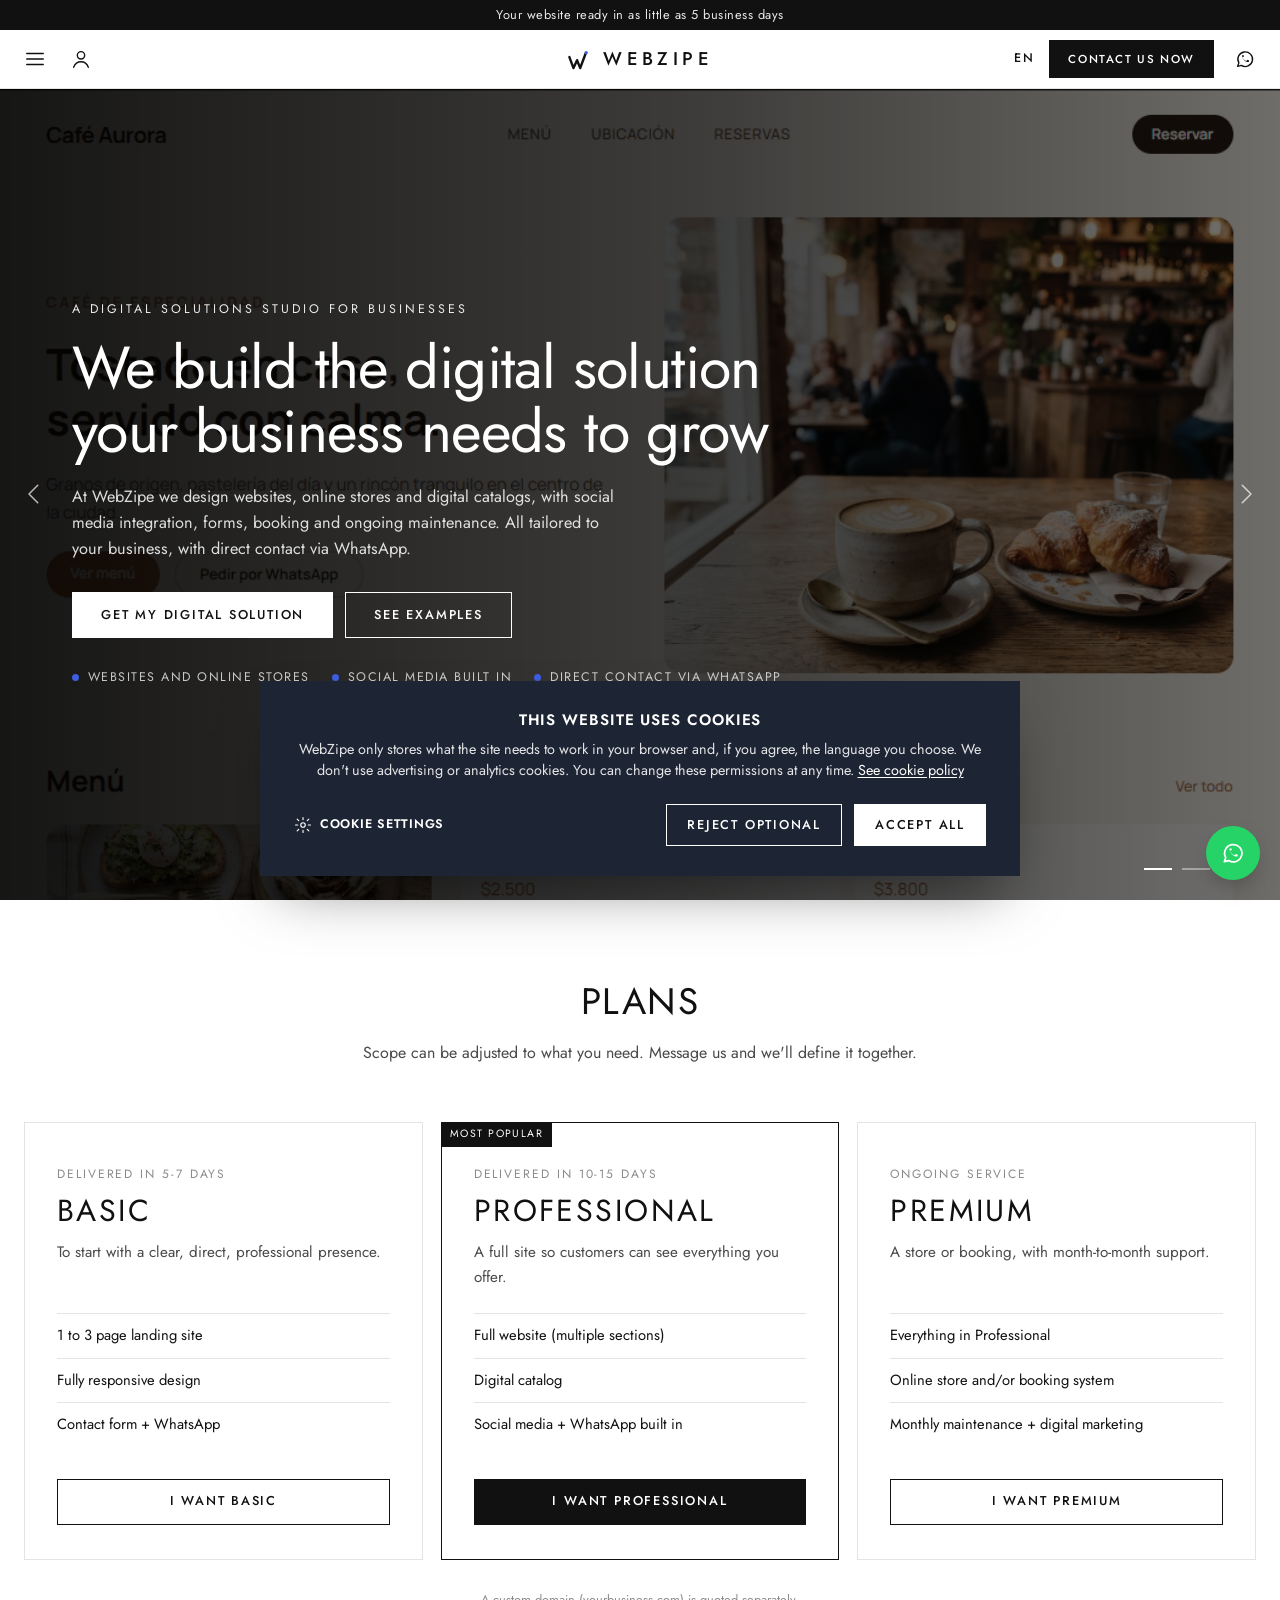
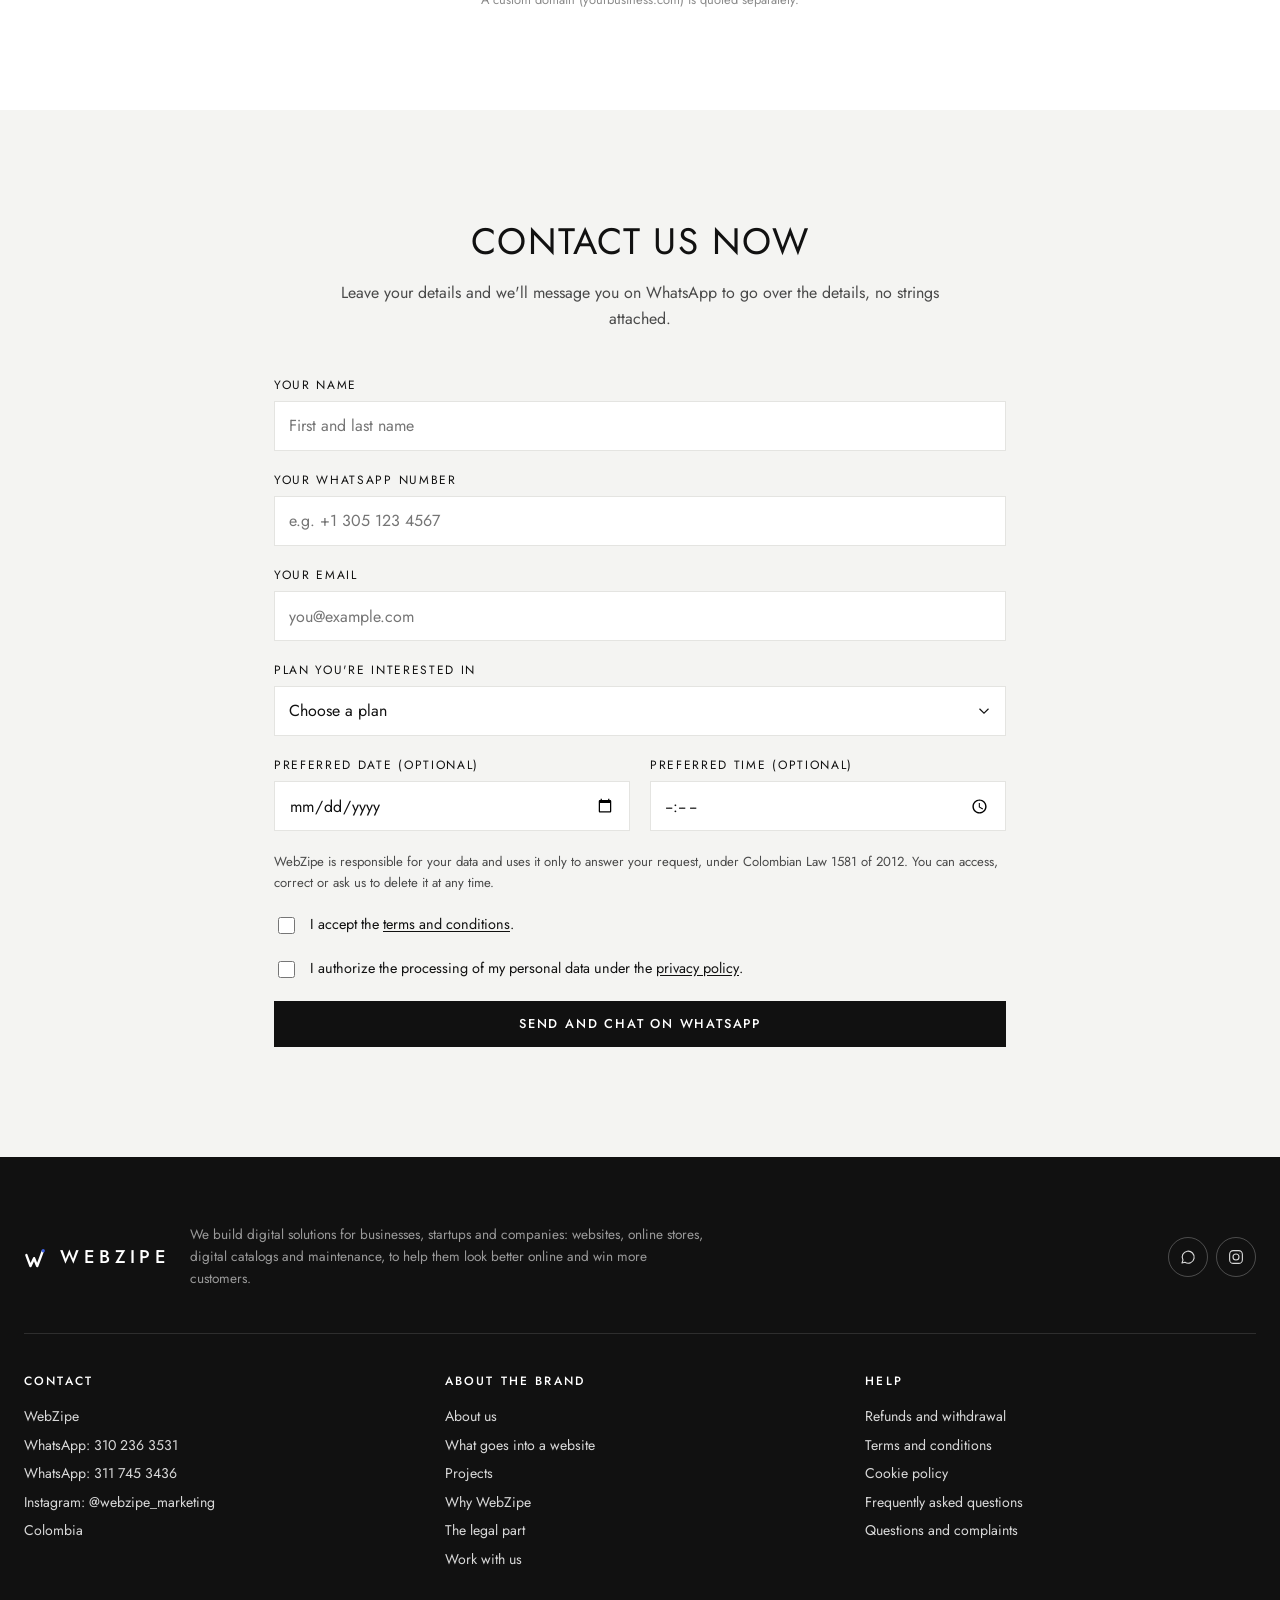
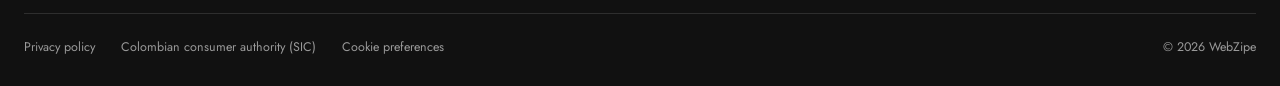
==== commit 86bf6f73: "SEO: título y descripción, canonical, Open Graph, datos estructurados, sitemap e Instagram @webzipe_" ====
--- a/index.html
+++ b/index.html
@@ -3,9 +3,72 @@
 <head>
 <meta charset="UTF-8">
 <meta name="viewport" content="width=device-width, initial-scale=1.0">
-<title>WebZipe || Páginas web para negocios</title>
-<meta name="description" content="WebZipe diseña páginas web, tiendas en línea y catálogos digitales para negocios, con WhatsApp integrado, formularios, reservas y mantenimiento.">
+<title>WebZipe | Diseño de páginas web para negocios en Colombia</title>
+<meta name="description" content="Diseño y desarrollo de páginas web profesionales, tiendas en línea y catálogos digitales para negocios en Colombia. WhatsApp integrado, reservas y tu web lista desde 5 días. Cotiza gratis.">
+<meta name="robots" content="index, follow, max-image-preview:large">
+<link rel="canonical" href="https://webzipe7-byte.github.io/WebZipe/">
 <meta name="theme-color" content="#ffffff">
+
+<!-- Vista previa al compartir (WhatsApp, Facebook, Instagram, LinkedIn) -->
+<meta property="og:type" content="website">
+<meta property="og:site_name" content="WebZipe">
+<meta property="og:locale" content="es_CO">
+<meta property="og:url" content="https://webzipe7-byte.github.io/WebZipe/">
+<meta property="og:title" content="WebZipe | Páginas web profesionales para tu negocio">
+<meta property="og:description" content="Páginas web, tiendas en línea y catálogos digitales a la medida. Tu página lista desde 5 días hábiles. Asesoría gratis por WhatsApp.">
+<meta property="og:image" content="https://webzipe7-byte.github.io/WebZipe/assets/img/compartir.png">
+<meta property="og:image:width" content="1200">
+<meta property="og:image:height" content="630">
+<meta property="og:image:alt" content="WebZipe, diseño y desarrollo de páginas web para negocios">
+<meta name="twitter:card" content="summary_large_image">
+<meta name="twitter:title" content="WebZipe | Páginas web profesionales para tu negocio">
+<meta name="twitter:description" content="Páginas web, tiendas en línea y catálogos digitales a la medida. Tu página lista desde 5 días hábiles.">
+<meta name="twitter:image" content="https://webzipe7-byte.github.io/WebZipe/assets/img/compartir.png">
+
+<!-- Datos estructurados para Google -->
+<script type="application/ld+json">
+{
+  "@context": "https://schema.org",
+  "@graph": [
+    {
+      "@type": "ProfessionalService",
+      "@id": "https://webzipe7-byte.github.io/WebZipe/#empresa",
+      "name": "WebZipe",
+      "alternateName": "WebZipe Estudio Digital",
+      "description": "Estudio de diseño y desarrollo de páginas web, tiendas en línea y catálogos digitales para negocios.",
+      "url": "https://webzipe7-byte.github.io/WebZipe/",
+      "image": "https://webzipe7-byte.github.io/WebZipe/assets/img/compartir.png",
+      "telephone": "+57 310 236 3531",
+      "email": "webzipe7@gmail.com",
+      "address": { "@type": "PostalAddress", "addressCountry": "CO" },
+      "areaServed": [
+        { "@type": "Country", "name": "Colombia" },
+        { "@type": "Country", "name": "United States" },
+        { "@type": "Country", "name": "France" }
+      ],
+      "knowsLanguage": ["es", "en", "fr"],
+      "sameAs": ["https://www.instagram.com/webzipe_marketing/"],
+      "hasOfferCatalog": {
+        "@type": "OfferCatalog",
+        "name": "Planes de páginas web",
+        "itemListElement": [
+          { "@type": "Offer", "itemOffered": { "@type": "Service", "name": "Plan Básico", "description": "Landing page de 1 a 3 páginas, diseño adaptable a celular, formulario de contacto y WhatsApp. Entrega en 5 a 7 días." } },
+          { "@type": "Offer", "itemOffered": { "@type": "Service", "name": "Plan Profesional", "description": "Sitio web completo, catálogo digital e integración con redes sociales y WhatsApp. Entrega en 10 a 15 días." } },
+          { "@type": "Offer", "itemOffered": { "@type": "Service", "name": "Plan Premium", "description": "Tienda en línea o sistema de reservas, mantenimiento mensual y marketing digital." } }
+        ]
+      }
+    },
+    {
+      "@type": "WebSite",
+      "@id": "https://webzipe7-byte.github.io/WebZipe/#sitio",
+      "url": "https://webzipe7-byte.github.io/WebZipe/",
+      "name": "WebZipe",
+      "inLanguage": "es",
+      "publisher": { "@id": "https://webzipe7-byte.github.io/WebZipe/#empresa" }
+    }
+  ]
+}
+</script>
 <link rel="icon" href="data:image/svg+xml,%3Csvg xmlns='http://www.w3.org/2000/svg' viewBox='0 0 100 100'%3E%3Crect width='100' height='100' rx='22' fill='%23111'/%3E%3Cpath d='M18 40 L32 78 L45 50 L57 78 L76 30' stroke='%23fff' stroke-width='9' fill='none' stroke-linecap='round' stroke-linejoin='round'/%3E%3Ccircle cx='79' cy='27' r='6' fill='%233d5fe0'/%3E%3C/svg%3E">
 <link rel="preconnect" href="https://fonts.googleapis.com">
 <link rel="preconnect" href="https://fonts.gstatic.com" crossorigin>
@@ -232,7 +295,7 @@
       <a href="#" data-wa="Hola, vengo de la página de WebZipe." target="_blank" rel="noopener" aria-label="WhatsApp">
         <svg viewBox="0 0 24 24" aria-hidden="true"><path d="M4 20l1.3-3.8A8 8 0 1 1 8 19z"/></svg>
       </a>
-      <a href="https://www.instagram.com/webzipe/" target="_blank" rel="noopener" aria-label="Instagram">
+      <a href="https://www.instagram.com/webzipe_marketing/" target="_blank" rel="noopener" aria-label="Instagram">
         <svg viewBox="0 0 24 24" aria-hidden="true"><rect x="3.5" y="3.5" width="17" height="17" rx="5"/><circle cx="12" cy="12" r="4"/><circle cx="17.2" cy="6.8" r=".6" class="relleno"/></svg>
       </a>
     </div>
@@ -244,7 +307,7 @@
       <p>WebZipe</p>
       <p><a href="https://wa.me/573102363531" target="_blank" rel="noopener">WhatsApp: 310 236 3531</a></p>
       <p><a href="https://wa.me/573117453436" target="_blank" rel="noopener">WhatsApp: 311 745 3436</a></p>
-      <p><a href="https://www.instagram.com/webzipe/" target="_blank" rel="noopener">Instagram: @webzipe</a></p>
+      <p><a href="https://www.instagram.com/webzipe_marketing/" target="_blank" rel="noopener">Instagram: @webzipe_marketing</a></p>
       <p>Colombia</p>
     </div>
     <div>
